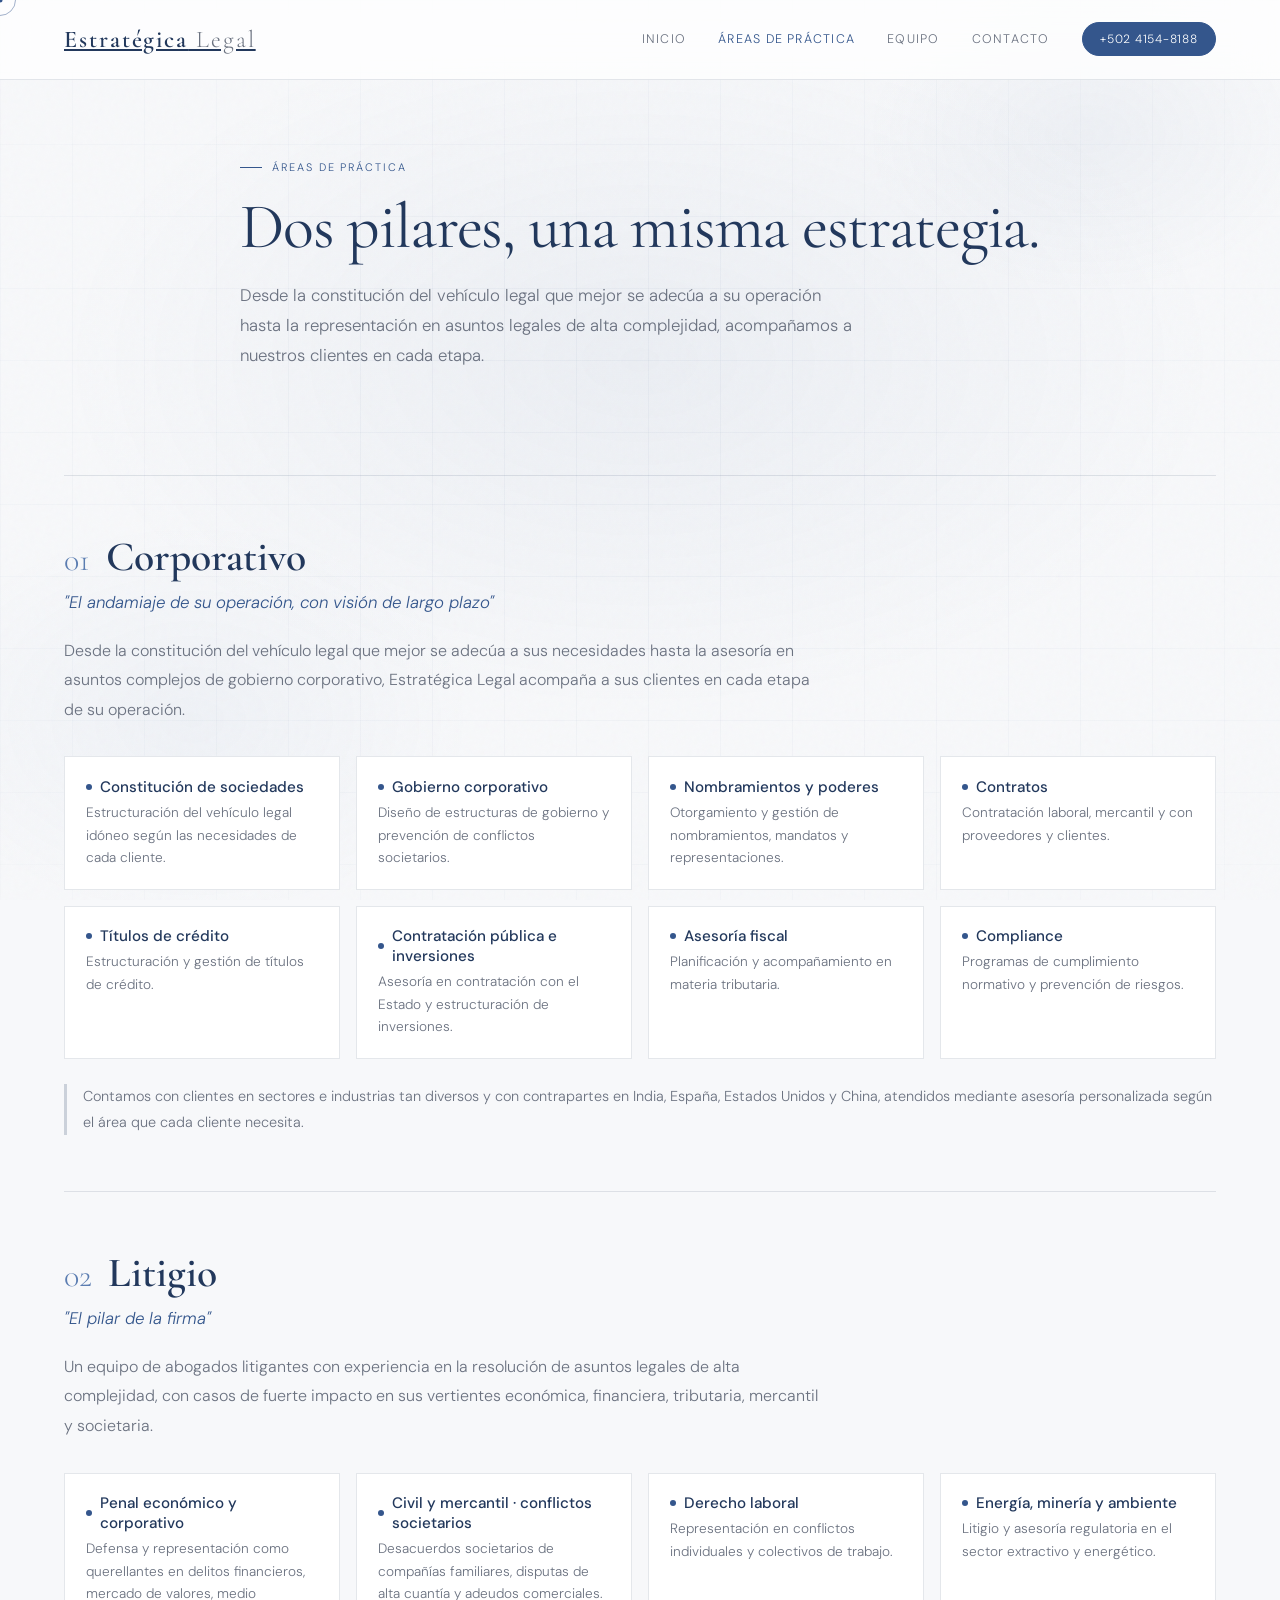
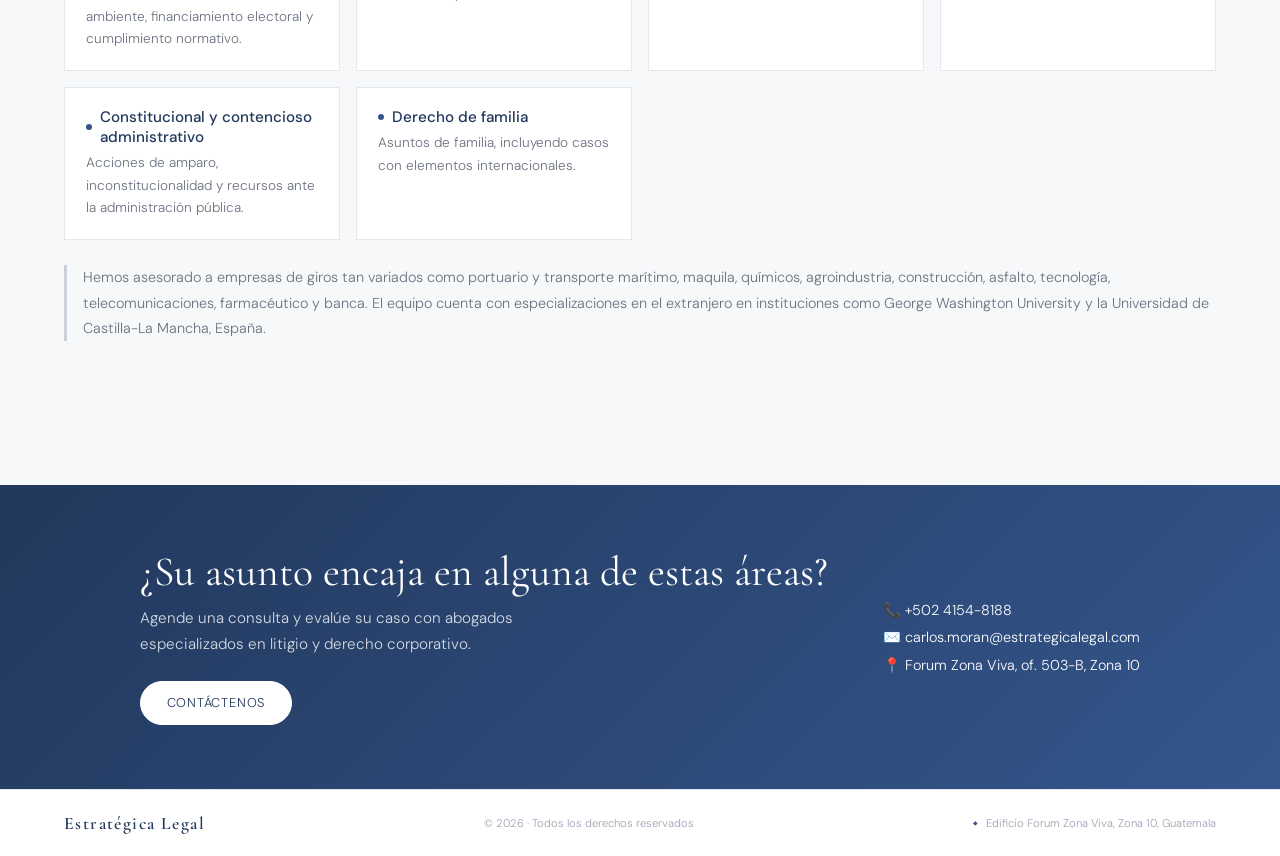
==== areas.html @ 7565cea8 "Fix indexación: usar URLs limpias (sin .html) por Cloudflare Pages Cloudflare Pages redirige /pagina" ====
<!doctype html>
<html lang="es">
  <head>
    <meta charset="UTF-8" />
    <meta name="viewport" content="width=device-width, initial-scale=1.0" />
    <title>Áreas de Práctica — Estratégica Legal | Abogados en Guatemala</title>
    <meta name="description" content="Áreas de práctica de Estratégica Legal: derecho corporativo (constitución de sociedades, gobierno corporativo, compliance) y litigio de alta complejidad (penal económico, civil y mercantil, constitucional, laboral, energía y familia)." />
    <meta name="robots" content="index, follow" />
    <link rel="canonical" href="https://estrategicalegal.com/areas" />
    <meta property="og:title" content="Áreas de Práctica — Estratégica Legal" />
    <meta property="og:description" content="Derecho corporativo y litigio de alta complejidad: penal económico, civil y mercantil, constitucional, laboral, energía y familia." />
    <meta property="og:url" content="https://estrategicalegal.com/areas" />
    <meta property="og:type" content="website" />
    <meta property="og:image" content="https://estrategicalegal.com/img/carlos-moran.png" />
    <meta property="og:image:alt" content="Estratégica Legal — Bufete de abogados en Guatemala" />
    <meta property="og:site_name" content="Estratégica Legal" />
    <meta property="og:locale" content="es_GT" />
    <meta name="twitter:card" content="summary_large_image" />

    <!-- Favicon / tema -->
    <link rel="icon" href="favicon.svg" type="image/svg+xml" />
    <meta name="theme-color" content="#22385c" />

    <link rel="preconnect" href="https://fonts.googleapis.com" />
    <link rel="preconnect" href="https://fonts.gstatic.com" crossorigin />
    <link
      href="https://fonts.googleapis.com/css2?family=Cormorant+Garamond:ital,wght@0,300;0,400;0,600;0,700;1,300;1,400;1,600&family=DM+Sans:opsz,wght@9..40,300;9..40,400;9..40,500&display=swap"
      rel="stylesheet"
    />
    <link rel="stylesheet" href="css/styles.css" />

    <!-- Datos estructurados (SEO local) -->
    <script type="application/ld+json">
      {
        "@context": "https://schema.org",
        "@type": "LegalService",
        "name": "Estratégica Legal",
        "description": "Bufete de abogados en Guatemala con más de 15 años de experiencia en litigio de alta complejidad, derecho corporativo, constitucional y tributario.",
        "url": "https://estrategicalegal.com",
        "logo": "https://estrategicalegal.com/favicon.svg",
        "image": "https://estrategicalegal.com/img/carlos-moran.png",
        "telephone": "+502 4154-8188",
        "email": "carlos.moran@estrategicalegal.com",
        "address": {
          "@type": "PostalAddress",
          "streetAddress": "3ra Ave. 10-80, zona 10, Edificio Forum Zona Viva, oficina 503-B",
          "addressLocality": "Ciudad de Guatemala",
          "addressCountry": "GT"
        },
        "areaServed": [
          { "@type": "Country", "name": "Guatemala" },
          { "@type": "Place", "name": "Centroamérica" }
        ],
        "founder": {
          "@type": "Person",
          "name": "Carlos Morán",
          "jobTitle": "Director · Abogado y Notario"
        },
        "knowsLanguage": ["es"]
      }
    </script>
  </head>
  <body>
    <div id="cur-dot"></div>
    <div id="cur-ring"></div>
    <div class="grid-bg"></div>
    <div class="glow"></div>

    <div class="page">
      <!-- NAV -->
      <nav>
        <a class="logo" href="/">Estratégica<span> Legal</span></a>
        <button class="nav-toggle" aria-label="Abrir menú">
          <span></span><span></span><span></span>
        </button>
        <div class="nav-menu">
          <a href="/">Inicio</a>
          <a href="/areas" class="active">Áreas de práctica</a>
          <a href="/equipo">Equipo</a>
          <a href="/contacto">Contacto</a>
          <a href="/contacto" class="nav-cta">+502 4154-8188</a>
        </div>
      </nav>

      <!-- PAGE HERO -->
      <header class="page-hero">
        <div class="eyebrow">Áreas de práctica</div>
        <h1>Dos pilares, una misma estrategia.</h1>
        <p>
          Desde la constitución del vehículo legal que mejor se adecúa a su
          operación hasta la representación en asuntos legales de alta
          complejidad, acompañamos a nuestros clientes en cada etapa.
        </p>
      </header>

      <section class="section">
        <!-- CORPORATIVO -->
        <div class="area-detail" id="corporativo">
          <div class="area-head">
            <span class="num">01</span>
            <h2>Corporativo</h2>
          </div>
          <div class="motto">"El andamiaje de su operación, con visión de largo plazo"</div>
          <p class="lead">
            Desde la constitución del vehículo legal que mejor se adecúa a sus
            necesidades hasta la asesoría en asuntos complejos de gobierno
            corporativo, Estratégica Legal acompaña a sus clientes en cada etapa
            de su operación.
          </p>
          <div class="svc-grid">
            <div class="svc-card">
              <h3>Constitución de sociedades</h3>
              <p>Estructuración del vehículo legal idóneo según las necesidades de cada cliente.</p>
            </div>
            <div class="svc-card">
              <h3>Gobierno corporativo</h3>
              <p>Diseño de estructuras de gobierno y prevención de conflictos societarios.</p>
            </div>
            <div class="svc-card">
              <h3>Nombramientos y poderes</h3>
              <p>Otorgamiento y gestión de nombramientos, mandatos y representaciones.</p>
            </div>
            <div class="svc-card">
              <h3>Contratos</h3>
              <p>Contratación laboral, mercantil y con proveedores y clientes.</p>
            </div>
            <div class="svc-card">
              <h3>Títulos de crédito</h3>
              <p>Estructuración y gestión de títulos de crédito.</p>
            </div>
            <div class="svc-card">
              <h3>Contratación pública e inversiones</h3>
              <p>Asesoría en contratación con el Estado y estructuración de inversiones.</p>
            </div>
            <div class="svc-card">
              <h3>Asesoría fiscal</h3>
              <p>Planificación y acompañamiento en materia tributaria.</p>
            </div>
            <div class="svc-card">
              <h3>Compliance</h3>
              <p>Programas de cumplimiento normativo y prevención de riesgos.</p>
            </div>
          </div>
          <p class="area-note">
            Contamos con clientes en sectores e industrias tan diversos y con
            contrapartes en India, España, Estados Unidos y China, atendidos
            mediante asesoría personalizada según el área que cada cliente
            necesita.
          </p>
        </div>

        <!-- LITIGIO -->
        <div class="area-detail" id="litigio">
          <div class="area-head">
            <span class="num">02</span>
            <h2>Litigio</h2>
          </div>
          <div class="motto">"El pilar de la firma"</div>
          <p class="lead">
            Un equipo de abogados litigantes con experiencia en la resolución de
            asuntos legales de alta complejidad, con casos de fuerte impacto en
            sus vertientes económica, financiera, tributaria, mercantil y
            societaria.
          </p>
          <div class="svc-grid">
            <div class="svc-card">
              <h3>Penal económico y corporativo</h3>
              <p>Defensa y representación como querellantes en delitos financieros, mercado de valores, medio ambiente, financiamiento electoral y cumplimiento normativo.</p>
            </div>
            <div class="svc-card">
              <h3>Civil y mercantil · conflictos societarios</h3>
              <p>Desacuerdos societarios de compañías familiares, disputas de alta cuantía y adeudos comerciales.</p>
            </div>
            <div class="svc-card">
              <h3>Derecho laboral</h3>
              <p>Representación en conflictos individuales y colectivos de trabajo.</p>
            </div>
            <div class="svc-card">
              <h3>Energía, minería y ambiente</h3>
              <p>Litigio y asesoría regulatoria en el sector extractivo y energético.</p>
            </div>
            <div class="svc-card">
              <h3>Constitucional y contencioso administrativo</h3>
              <p>Acciones de amparo, inconstitucionalidad y recursos ante la administración pública.</p>
            </div>
            <div class="svc-card">
              <h3>Derecho de familia</h3>
              <p>Asuntos de familia, incluyendo casos con elementos internacionales.</p>
            </div>
          </div>
          <p class="area-note">
            Hemos asesorado a empresas de giros tan variados como portuario y
            transporte marítimo, maquila, químicos, agroindustria, construcción,
            asfalto, tecnología, telecomunicaciones, farmacéutico y banca. El
            equipo cuenta con especializaciones en el extranjero en instituciones
            como George Washington University y la Universidad de Castilla-La
            Mancha, España.
          </p>
        </div>
      </section>

      <!-- CTA -->
      <section class="cta">
        <div class="cta-inner">
          <div>
            <h2>¿Su asunto encaja en alguna de estas áreas?</h2>
            <p>
              Agende una consulta y evalúe su caso con abogados especializados en
              litigio y derecho corporativo.
            </p>
            <a class="btn btn-primary" href="/contacto" style="margin-top: 1.4rem;">Contáctenos</a>
          </div>
          <div class="cta-contact">
            <a href="tel:+50241548188">📞 +502 4154-8188</a>
            <a href="mailto:carlos.moran@estrategicalegal.com">✉️ carlos.moran@estrategicalegal.com</a>
            <a href="/contacto">📍 Forum Zona Viva, of. 503-B, Zona 10</a>
          </div>
        </div>
      </section>

      <!-- FOOTER -->
      <footer>
        <div class="footer-logo">Estratégica Legal</div>
        <div class="footer-meta">© 2026 · Todos los derechos reservados</div>
        <div class="footer-loc">Edificio Forum Zona Viva, Zona 10, Guatemala</div>
      </footer>
    </div>

    <script src="js/main.js"></script>
  </body>
</html>
---- css/styles.css ----
:root {
  /* ─── Paleta Estratégica Legal (azul / gris — firma) ─── */
  --paper: #ffffff;
  --paper2: #f7f8fa;
  --paper3: #eef1f5;
  --blue: #34568c;
  --blue2: #5b7db1;
  --blue-deep: #22385c;
  --blue-ink: #1b2c47;
  --ink: #1e2a3a;
  --gray: #6b7280;
  --gray2: #9aa3b2;
  --border: rgba(34, 56, 92, 0.12);
  --border-strong: rgba(34, 56, 92, 0.2);
  --card: #ffffff;
}
*,
*::before,
*::after {
  box-sizing: border-box;
  margin: 0;
  padding: 0;
}
html {
  scroll-behavior: smooth;
}
body {
  background: var(--paper2);
  color: var(--ink);
  font-family: "DM Sans", sans-serif;
  font-weight: 300;
  overflow-x: hidden;
  min-height: 100vh;
  cursor: none;
}

/* ─── CURSOR ─── */
#cur-dot {
  position: fixed;
  width: 5px;
  height: 5px;
  background: var(--blue);
  border-radius: 50%;
  pointer-events: none;
  z-index: 9999;
  transform: translate(-50%, -50%);
  transition: transform 0.1s;
}
#cur-ring {
  position: fixed;
  width: 32px;
  height: 32px;
  border: 1px solid rgba(52, 86, 140, 0.45);
  border-radius: 50%;
  pointer-events: none;
  z-index: 9998;
  transform: translate(-50%, -50%);
  transition:
    width 0.2s,
    height 0.2s,
    border-color 0.2s;
}

/* ─── GRAIN ─── */
body::after {
  content: "";
  position: fixed;
  inset: 0;
  z-index: 0;
  pointer-events: none;
  background-image: url("data:image/svg+xml,%3Csvg viewBox='0 0 200 200' xmlns='http://www.w3.org/2000/svg'%3E%3Cfilter id='n'%3E%3CfeTurbulence type='fractalNoise' baseFrequency='.85' numOctaves='4' stitchTiles='stitch'/%3E%3C/filter%3E%3Crect width='100%25' height='100%25' filter='url(%23n)'/%3E%3C/svg%3E");
  opacity: 0.025;
}

/* ─── GRID BG ─── */
.grid-bg {
  position: fixed;
  inset: 0;
  z-index: 0;
  pointer-events: none;
  background-image:
    linear-gradient(rgba(52, 86, 140, 0.04) 1px, transparent 1px),
    linear-gradient(90deg, rgba(52, 86, 140, 0.04) 1px, transparent 1px);
  background-size: 72px 72px;
  mask-image: radial-gradient(
    ellipse 100% 100% at 50% 50%,
    black 20%,
    transparent 100%
  );
}

/* ─── GLOW ─── */
.glow {
  position: fixed;
  inset: 0;
  z-index: 0;
  pointer-events: none;
  background:
    radial-gradient(
      ellipse 70% 60% at 50% 40%,
      rgba(52, 86, 140, 0.06) 0%,
      transparent 65%
    ),
    radial-gradient(
      ellipse 40% 40% at 15% 80%,
      rgba(91, 125, 177, 0.05) 0%,
      transparent 55%
    ),
    radial-gradient(
      ellipse 35% 35% at 85% 15%,
      rgba(52, 86, 140, 0.05) 0%,
      transparent 50%
    );
}

/* ─── WRAPPER ─── */
.page {
  position: relative;
  z-index: 1;
  min-height: 100vh;
  display: flex;
  flex-direction: column;
}

/* ─── NAV ─── */
nav {
  display: flex;
  align-items: center;
  justify-content: space-between;
  padding: 1.4rem 5%;
  border-bottom: 1px solid var(--border);
  background: rgba(255, 255, 255, 0.75);
  backdrop-filter: blur(20px);
}
.logo {
  font-family: "Cormorant Garamond", serif;
  font-weight: 600;
  font-size: 1.5rem;
  letter-spacing: 0.08em;
  color: var(--blue-deep);
}
.logo span {
  font-weight: 300;
  color: var(--gray);
}
.nav-badge {
  display: inline-flex;
  align-items: center;
  gap: 0.5rem;
  background: rgba(52, 86, 140, 0.08);
  border: 1px solid rgba(52, 86, 140, 0.25);
  border-radius: 100px;
  padding: 0.28rem 0.85rem;
  font-size: 0.68rem;
  letter-spacing: 0.14em;
  text-transform: uppercase;
  color: var(--blue);
}
.nav-badge::before {
  content: "";
  width: 5px;
  height: 5px;
  border-radius: 50%;
  background: var(--blue);
  animation: pulse 2s infinite;
}
@keyframes pulse {
  0%,
  100% {
    opacity: 1;
    transform: scale(1);
  }
  50% {
    opacity: 0.4;
    transform: scale(1.6);
  }
}
.nav-right {
  font-size: 0.72rem;
  letter-spacing: 0.1em;
  text-transform: uppercase;
  color: var(--gray);
}

/* ─── HERO ─── */
.hero {
  flex: 1;
  display: grid;
  grid-template-columns: 1fr 420px;
  gap: 4rem;
  align-items: center;
  padding: 5rem 5% 4rem;
  max-width: 1300px;
  width: 100%;
  margin: 0 auto;
}

.coming-soon-tag {
  display: inline-flex;
  align-items: center;
  gap: 0.6rem;
  background: rgba(52, 86, 140, 0.07);
  border: 1px solid rgba(52, 86, 140, 0.22);
  border-radius: 100px;
  padding: 0.3rem 0.9rem;
  font-size: 0.7rem;
  letter-spacing: 0.16em;
  text-transform: uppercase;
  color: var(--blue);
  margin-bottom: 2rem;
  animation: fadeUp 0.7s ease both;
}
.coming-soon-tag::before {
  content: "✦";
  font-size: 0.6rem;
}

h1 {
  font-family: "Cormorant Garamond", serif;
  font-weight: 400;
  font-size: clamp(3rem, 6.5vw, 5.8rem);
  line-height: 1;
  letter-spacing: -0.02em;
  margin-bottom: 1.6rem;
  color: var(--blue-deep);
  animation: fadeUp 0.7s 0.08s ease both;
}
h1 .line2 {
  display: block;
  font-style: italic;
  color: var(--blue);
  font-weight: 400;
}
h1 .line3 {
  display: block;
  color: var(--gray);
  font-size: 0.55em;
  font-style: normal;
  letter-spacing: 0.02em;
  margin-top: 0.3em;
}

.hero-desc {
  font-size: 1rem;
  line-height: 1.8;
  color: var(--gray);
  max-width: 520px;
  margin-bottom: 2.4rem;
  animation: fadeUp 0.7s 0.16s ease both;
}

/* Divider row */
.divider-row {
  display: flex;
  align-items: center;
  gap: 1.5rem;
  margin: 2.4rem 0;
  animation: fadeUp 0.7s 0.32s ease both;
}
.divider-line {
  flex: 1;
  height: 1px;
  background: linear-gradient(90deg, var(--border-strong), transparent);
}
.divider-text {
  font-size: 0.68rem;
  letter-spacing: 0.18em;
  text-transform: uppercase;
  color: var(--gray2);
  white-space: nowrap;
}

/* Services preview */
.services-preview {
  display: flex;
  flex-wrap: wrap;
  gap: 0.5rem;
  animation: fadeUp 0.7s 0.4s ease both;
}
.svc-pill {
  background: rgba(52, 86, 140, 0.05);
  border: 1px solid rgba(52, 86, 140, 0.18);
  color: var(--blue-deep);
  font-size: 0.68rem;
  letter-spacing: 0.08em;
  padding: 0.3rem 0.8rem;
  transition:
    color 0.2s,
    border-color 0.2s,
    background 0.2s;
}
.svc-pill:hover {
  color: var(--blue);
  border-color: rgba(52, 86, 140, 0.5);
  background: rgba(52, 86, 140, 0.09);
}

/* ─── RIGHT CARD ─── */
.hero-card {
  background: var(--card);
  border: 1px solid var(--border);
  padding: 2.2rem;
  box-shadow: 0 24px 60px -30px rgba(34, 56, 92, 0.35);
  animation: fadeUp 0.7s 0.36s ease both;
  position: relative;
  overflow: hidden;
}
.hero-card::before {
  content: "";
  position: absolute;
  top: 0;
  left: 0;
  right: 0;
  height: 2px;
  background: linear-gradient(
    90deg,
    transparent,
    var(--blue),
    var(--blue2),
    transparent
  );
}
.card-tag {
  font-size: 0.68rem;
  letter-spacing: 0.16em;
  text-transform: uppercase;
  color: var(--blue);
  margin-bottom: 1.4rem;
  display: flex;
  align-items: center;
  gap: 0.6rem;
}
.card-tag::before {
  content: "";
  display: block;
  width: 20px;
  height: 1px;
  background: var(--blue);
}

/* Profile block */
.profile-block {
  display: flex;
  align-items: center;
  gap: 1rem;
  padding-bottom: 1.4rem;
  border-bottom: 1px solid var(--border);
  margin-bottom: 1.4rem;
}
.profile-avatar {
  width: 64px;
  height: 64px;
  border-radius: 50%;
  flex-shrink: 0;
  border: 2px solid rgba(52, 86, 140, 0.35);
  overflow: hidden;
}
.profile-avatar img {
  width: 100%;
  height: 100%;
  object-fit: cover;
  object-position: center top;
}
.profile-info h3 {
  font-family: "Cormorant Garamond", serif;
  font-size: 1.1rem;
  font-weight: 600;
  color: var(--blue-deep);
  margin-bottom: 0.2rem;
}
.profile-info p {
  font-size: 0.72rem;
  color: var(--gray);
  line-height: 1.5;
}
.profile-info em {
  color: var(--blue);
  font-style: normal;
}

/* Stats mini */
.mini-stats {
  display: grid;
  grid-template-columns: 1fr 1fr;
  gap: 0.7rem;
  margin-bottom: 1.4rem;
}
.mini-stat {
  background: var(--paper2);
  border: 1px solid var(--border);
  padding: 0.9rem 1rem;
}
.mini-stat .num {
  font-family: "Cormorant Garamond", serif;
  font-size: 1.9rem;
  font-weight: 600;
  color: var(--blue);
  line-height: 1;
}
.mini-stat .lbl {
  font-size: 0.65rem;
  color: var(--gray2);
  margin-top: 0.2rem;
  letter-spacing: 0.05em;
}

/* Credential list */
.cred-list {
  display: flex;
  flex-direction: column;
  gap: 0.6rem;
  margin-bottom: 1.4rem;
}
.cred-item {
  display: flex;
  align-items: flex-start;
  gap: 0.7rem;
  background: var(--paper2);
  border: 1px solid var(--border);
  padding: 0.7rem 0.9rem;
}
.cred-dot {
  width: 4px;
  height: 4px;
  border-radius: 50%;
  background: var(--blue);
  margin-top: 0.45rem;
  flex-shrink: 0;
}
.cred-text {
  font-size: 0.75rem;
  color: var(--gray);
  line-height: 1.5;
}
.cred-text strong {
  color: var(--ink);
  display: block;
  font-weight: 500;
  font-size: 0.8rem;
}

/* Social row */
.social-row {
  display: flex;
  align-items: center;
  justify-content: space-between;
}
.social-label {
  font-size: 0.65rem;
  letter-spacing: 0.1em;
  text-transform: uppercase;
  color: var(--gray2);
}
.social-link {
  font-size: 0.72rem;
  color: var(--blue);
  text-decoration: none;
  display: flex;
  align-items: center;
  gap: 0.4rem;
  transition: color 0.2s;
}
.social-link:hover {
  color: var(--blue2);
}
.social-link::after {
  content: "↗";
  font-size: 0.8rem;
}

/* ─── STATS BAR ─── */
.stats-bar {
  border-top: 1px solid var(--border);
  display: grid;
  grid-template-columns: repeat(4, 1fr);
  background: var(--paper);
  position: relative;
  z-index: 1;
}
.stat-item {
  padding: 1.8rem 2rem;
  border-right: 1px solid var(--border);
  transition: background 0.3s;
}
.stat-item:last-child {
  border-right: none;
}
.stat-item:hover {
  background: rgba(52, 86, 140, 0.04);
}
.stat-num {
  font-family: "Cormorant Garamond", serif;
  font-size: 2rem;
  font-weight: 600;
  color: var(--blue);
  line-height: 1;
  margin-bottom: 0.3rem;
}
.stat-label {
  font-size: 0.68rem;
  color: var(--gray2);
  letter-spacing: 0.08em;
  text-transform: uppercase;
}

/* ─── FOOTER ─── */
footer {
  position: relative;
  z-index: 1;
  border-top: 1px solid var(--border);
  padding: 1.4rem 5%;
  display: flex;
  align-items: center;
  justify-content: space-between;
  background: var(--paper);
}
.footer-logo {
  font-family: "Cormorant Garamond", serif;
  font-weight: 600;
  font-size: 1.1rem;
  letter-spacing: 0.08em;
  color: var(--blue-deep);
}
.footer-meta {
  font-size: 0.7rem;
  color: var(--gray2);
}
.footer-loc {
  font-size: 0.7rem;
  color: var(--gray2);
  display: flex;
  align-items: center;
  gap: 0.5rem;
}
.footer-loc::before {
  content: "◆";
  font-size: 0.4rem;
  color: var(--blue);
}

/* ─── QUOTE STRIP ─── */
.quote-strip {
  position: relative;
  z-index: 1;
  border-top: 1px solid var(--border);
  border-bottom: 1px solid var(--border);
  padding: 2.2rem 5%;
  background: var(--paper);
  display: flex;
  align-items: center;
  justify-content: center;
  gap: 1.5rem;
  overflow: hidden;
}
.quote-strip blockquote {
  font-family: "Cormorant Garamond", serif;
  font-style: italic;
  font-size: clamp(1rem, 2vw, 1.25rem);
  font-weight: 400;
  color: var(--blue-deep);
  text-align: center;
  max-width: 700px;
  line-height: 1.6;
}
.quote-strip cite {
  display: block;
  font-size: 0.68rem;
  letter-spacing: 0.16em;
  text-transform: uppercase;
  color: var(--blue);
  margin-top: 0.6rem;
  font-style: normal;
}
.qmark {
  font-family: "Cormorant Garamond", serif;
  font-size: 5rem;
  color: rgba(52, 86, 140, 0.15);
  line-height: 1;
  flex-shrink: 0;
}

/* ─── NAV MENU (multipágina) ─── */
.nav-menu {
  display: flex;
  align-items: center;
  gap: 2rem;
}
.nav-menu a {
  font-size: 0.78rem;
  letter-spacing: 0.1em;
  text-transform: uppercase;
  color: var(--gray);
  text-decoration: none;
  transition: color 0.2s;
}
.nav-menu a:hover,
.nav-menu a.active {
  color: var(--blue);
}
.nav-menu a.nav-cta {
  display: inline-flex;
  align-items: center;
  gap: 0.5rem;
  font-size: 0.75rem;
  letter-spacing: 0.06em;
  color: #fff;
  background: var(--blue);
  border: 1px solid var(--blue);
  border-radius: 100px;
  padding: 0.5rem 1.1rem;
  text-decoration: none;
  transition:
    background 0.2s,
    transform 0.2s;
}
.nav-menu a.nav-cta:hover {
  color: #fff;
  background: var(--blue-deep);
  transform: translateY(-1px);
}
.nav-toggle {
  display: none;
}

/* ─── BUTTONS ─── */
.hero-actions {
  display: flex;
  flex-wrap: wrap;
  gap: 0.8rem;
  margin-top: 2.4rem;
  animation: fadeUp 0.7s 0.24s ease both;
}
.btn {
  display: inline-flex;
  align-items: center;
  gap: 0.5rem;
  font-size: 0.8rem;
  letter-spacing: 0.06em;
  text-transform: uppercase;
  text-decoration: none;
  padding: 0.8rem 1.6rem;
  border-radius: 100px;
  transition:
    background 0.2s,
    color 0.2s,
    transform 0.2s,
    border-color 0.2s;
}
.btn-primary {
  background: var(--blue);
  color: #fff;
  border: 1px solid var(--blue);
}
.btn-primary:hover {
  background: var(--blue-deep);
  border-color: var(--blue-deep);
  transform: translateY(-2px);
}
.btn-ghost {
  background: transparent;
  color: var(--blue-deep);
  border: 1px solid var(--border-strong);
}
.btn-ghost:hover {
  border-color: var(--blue);
  color: var(--blue);
  transform: translateY(-2px);
}

/* ─── GENERIC SECTION ─── */
.section {
  position: relative;
  z-index: 1;
  max-width: 1300px;
  width: 100%;
  margin: 0 auto;
  padding: 5.5rem 5%;
}
.section.alt {
  max-width: none;
  background: var(--paper);
  border-top: 1px solid var(--border);
  border-bottom: 1px solid var(--border);
}
.section.alt .section-inner {
  max-width: 1300px;
  margin: 0 auto;
}
.section-head {
  max-width: 640px;
  margin-bottom: 3rem;
}
.section-head.center {
  margin-left: auto;
  margin-right: auto;
  text-align: center;
}
.eyebrow {
  display: inline-flex;
  align-items: center;
  gap: 0.6rem;
  font-size: 0.68rem;
  letter-spacing: 0.18em;
  text-transform: uppercase;
  color: var(--blue);
  margin-bottom: 1rem;
}
.eyebrow::before {
  content: "";
  width: 22px;
  height: 1px;
  background: var(--blue);
}
.section-head.center .eyebrow {
  justify-content: center;
}
.section-title {
  font-family: "Cormorant Garamond", serif;
  font-weight: 400;
  font-size: clamp(2rem, 4vw, 3rem);
  line-height: 1.1;
  letter-spacing: -0.01em;
  color: var(--blue-deep);
  margin-bottom: 1rem;
}
.section-sub {
  font-size: 1rem;
  line-height: 1.8;
  color: var(--gray);
}

/* ─── INTRO ─── */
.intro-grid {
  display: grid;
  grid-template-columns: 1.1fr 0.9fr;
  gap: 3.5rem;
  align-items: center;
}
.intro-lead {
  font-family: "Cormorant Garamond", serif;
  font-size: clamp(1.4rem, 2.6vw, 2rem);
  font-weight: 300;
  line-height: 1.4;
  color: var(--blue-deep);
}
.intro-lead em {
  font-style: italic;
  color: var(--blue);
}
.intro-body p {
  font-size: 0.98rem;
  line-height: 1.85;
  color: var(--gray);
  margin-bottom: 1.1rem;
}
.sector-tags {
  display: flex;
  flex-wrap: wrap;
  gap: 0.5rem;
  margin-top: 1.6rem;
}
.sector-tag {
  font-size: 0.7rem;
  letter-spacing: 0.06em;
  color: var(--blue-deep);
  background: var(--paper2);
  border: 1px solid var(--border);
  padding: 0.35rem 0.85rem;
  border-radius: 100px;
}

/* ─── AREAS PREVIEW ─── */
.areas-grid {
  display: grid;
  grid-template-columns: 1fr 1fr;
  gap: 1.5rem;
}
.area-card {
  position: relative;
  background: var(--card);
  border: 1px solid var(--border);
  padding: 2.4rem;
  overflow: hidden;
  transition:
    transform 0.25s,
    box-shadow 0.25s,
    border-color 0.25s;
}
.area-card::before {
  content: "";
  position: absolute;
  top: 0;
  left: 0;
  bottom: 0;
  width: 3px;
  background: linear-gradient(180deg, var(--blue), var(--blue2));
}
.area-card:hover {
  transform: translateY(-4px);
  box-shadow: 0 24px 50px -28px rgba(34, 56, 92, 0.4);
  border-color: var(--border-strong);
}
.area-num {
  font-family: "Cormorant Garamond", serif;
  font-size: 1rem;
  color: var(--blue2);
  letter-spacing: 0.1em;
  margin-bottom: 0.8rem;
}
.area-card h3 {
  font-family: "Cormorant Garamond", serif;
  font-weight: 600;
  font-size: 1.7rem;
  color: var(--blue-deep);
  margin-bottom: 0.4rem;
}
.area-card .area-motto {
  font-style: italic;
  font-size: 0.9rem;
  color: var(--blue);
  margin-bottom: 1.2rem;
}
.area-card ul {
  list-style: none;
  margin-bottom: 1.6rem;
}
.area-card li {
  position: relative;
  padding-left: 1.1rem;
  font-size: 0.85rem;
  line-height: 1.7;
  color: var(--gray);
}
.area-card li::before {
  content: "";
  position: absolute;
  left: 0;
  top: 0.6rem;
  width: 5px;
  height: 5px;
  border-radius: 50%;
  background: var(--blue);
}
.area-link {
  font-size: 0.75rem;
  letter-spacing: 0.08em;
  text-transform: uppercase;
  color: var(--blue);
  text-decoration: none;
  display: inline-flex;
  align-items: center;
  gap: 0.4rem;
  transition: gap 0.2s;
}
.area-link::after {
  content: "→";
}
.area-link:hover {
  gap: 0.8rem;
}

/* ─── TEAM PREVIEW ─── */
.team-grid {
  display: grid;
  grid-template-columns: repeat(4, 1fr);
  gap: 1.3rem;
}
.team-card {
  background: var(--card);
  border: 1px solid var(--border);
  padding: 1.8rem 1.5rem;
  text-align: center;
  transition:
    transform 0.25s,
    box-shadow 0.25s,
    border-color 0.25s;
}
.team-card:hover {
  transform: translateY(-4px);
  box-shadow: 0 24px 50px -30px rgba(34, 56, 92, 0.4);
  border-color: var(--border-strong);
}
.avatar-mono {
  width: 84px;
  height: 84px;
  border-radius: 50%;
  margin: 0 auto 1.2rem;
  display: flex;
  align-items: center;
  justify-content: center;
  font-family: "Cormorant Garamond", serif;
  font-size: 1.9rem;
  font-weight: 600;
  color: #fff;
  background: linear-gradient(145deg, var(--blue), var(--blue-deep));
  border: 3px solid var(--paper);
  box-shadow: 0 8px 22px -10px rgba(34, 56, 92, 0.6);
  overflow: hidden;
}
.avatar-mono img {
  width: 100%;
  height: 100%;
  object-fit: cover;
  object-position: center top;
}
.team-card h3 {
  font-family: "Cormorant Garamond", serif;
  font-weight: 600;
  font-size: 1.15rem;
  color: var(--blue-deep);
  margin-bottom: 0.3rem;
  line-height: 1.2;
}
.team-card .role {
  font-size: 0.72rem;
  letter-spacing: 0.06em;
  text-transform: uppercase;
  color: var(--blue);
  margin-bottom: 0.8rem;
}
.team-card .focus {
  font-size: 0.82rem;
  line-height: 1.6;
  color: var(--gray);
}

/* ─── PAGE HERO (páginas interiores) ─── */
.page-hero {
  position: relative;
  z-index: 1;
  max-width: 1300px;
  margin: 0 auto;
  padding: 4.5rem 5% 1rem;
}
.page-hero .eyebrow {
  margin-bottom: 1.2rem;
}
.page-hero h1 {
  font-family: "Cormorant Garamond", serif;
  font-weight: 400;
  font-size: clamp(2.4rem, 5vw, 4rem);
  line-height: 1.05;
  color: var(--blue-deep);
  margin-bottom: 1.2rem;
}
.page-hero p {
  font-size: 1.05rem;
  line-height: 1.8;
  color: var(--gray);
  max-width: 620px;
}

/* ─── LAWYER PROFILES (equipo.html) ─── */
.lawyer {
  display: grid;
  grid-template-columns: 280px 1fr;
  gap: 3rem;
  padding: 3.2rem 0;
  border-top: 1px solid var(--border);
}
.lawyer:last-child {
  border-bottom: 1px solid var(--border);
}
.lawyer-aside {
  position: sticky;
  top: 2rem;
  align-self: start;
}
.avatar-xl {
  width: 150px;
  height: 150px;
  border-radius: 50%;
  display: flex;
  align-items: center;
  justify-content: center;
  font-family: "Cormorant Garamond", serif;
  font-size: 3.2rem;
  font-weight: 600;
  color: #fff;
  background: linear-gradient(145deg, var(--blue), var(--blue-deep));
  box-shadow: 0 16px 36px -16px rgba(34, 56, 92, 0.6);
  overflow: hidden;
  margin-bottom: 1.4rem;
}
.avatar-xl img {
  width: 100%;
  height: 100%;
  object-fit: cover;
  object-position: center top;
}
.lawyer-aside h2 {
  font-family: "Cormorant Garamond", serif;
  font-weight: 600;
  font-size: 1.7rem;
  color: var(--blue-deep);
  line-height: 1.1;
  margin-bottom: 0.4rem;
}
.lawyer-aside .role {
  font-size: 0.75rem;
  letter-spacing: 0.08em;
  text-transform: uppercase;
  color: var(--blue);
  margin-bottom: 1.2rem;
}
.lawyer-quickfacts {
  display: flex;
  flex-wrap: wrap;
  gap: 0.4rem;
}
.lawyer-quickfacts span {
  font-size: 0.68rem;
  letter-spacing: 0.04em;
  color: var(--blue-deep);
  background: var(--paper2);
  border: 1px solid var(--border);
  padding: 0.3rem 0.7rem;
  border-radius: 100px;
}
.lawyer-body .intro {
  font-size: 1rem;
  line-height: 1.85;
  color: var(--ink);
  margin-bottom: 1.8rem;
}
.lawyer-body h3 {
  font-size: 0.95rem;
  font-weight: 500;
  color: var(--blue-deep);
  margin-bottom: 0.4rem;
  padding-left: 0.9rem;
  border-left: 3px solid var(--blue);
}
.lawyer-body .block {
  margin-bottom: 1.4rem;
}
.lawyer-body .block p {
  font-size: 0.92rem;
  line-height: 1.8;
  color: var(--gray);
}
.formacion {
  margin-top: 2rem;
  background: var(--paper2);
  border: 1px solid var(--border);
  padding: 1.5rem 1.8rem;
}
.formacion h4 {
  font-size: 0.72rem;
  letter-spacing: 0.14em;
  text-transform: uppercase;
  color: var(--blue);
  margin-bottom: 0.9rem;
}
.formacion ul {
  list-style: none;
}
.formacion li {
  position: relative;
  padding-left: 1.2rem;
  font-size: 0.88rem;
  line-height: 1.6;
  color: var(--gray);
  margin-bottom: 0.5rem;
}
.formacion li:last-child {
  margin-bottom: 0;
}
.formacion li::before {
  content: "";
  position: absolute;
  left: 0;
  top: 0.55rem;
  width: 5px;
  height: 5px;
  border-radius: 50%;
  background: var(--blue2);
}

/* ─── AREA DETAIL (areas.html) ─── */
.area-detail {
  padding: 3.5rem 0;
  border-top: 1px solid var(--border);
  scroll-margin-top: 90px;
}
.area-detail .area-head {
  display: flex;
  align-items: baseline;
  gap: 1rem;
  margin-bottom: 0.6rem;
}
.area-detail .area-head .num {
  font-family: "Cormorant Garamond", serif;
  font-size: 2rem;
  color: var(--blue2);
}
.area-detail h2 {
  font-family: "Cormorant Garamond", serif;
  font-weight: 600;
  font-size: clamp(1.8rem, 3.5vw, 2.6rem);
  color: var(--blue-deep);
}
.area-detail .motto {
  font-style: italic;
  font-size: 1.05rem;
  color: var(--blue);
  margin-bottom: 1.4rem;
}
.area-detail .lead {
  font-size: 1rem;
  line-height: 1.85;
  color: var(--gray);
  max-width: 760px;
  margin-bottom: 2rem;
}
.svc-grid {
  display: grid;
  grid-template-columns: repeat(auto-fill, minmax(240px, 1fr));
  gap: 1rem;
}
.svc-card {
  background: var(--card);
  border: 1px solid var(--border);
  padding: 1.2rem 1.3rem;
  transition:
    border-color 0.2s,
    transform 0.2s;
}
.svc-card:hover {
  border-color: var(--border-strong);
  transform: translateY(-3px);
}
.svc-card h3 {
  font-size: 0.95rem;
  font-weight: 500;
  color: var(--blue-deep);
  margin-bottom: 0.35rem;
  display: flex;
  align-items: center;
  gap: 0.5rem;
}
.svc-card h3::before {
  content: "";
  width: 6px;
  height: 6px;
  border-radius: 50%;
  background: var(--blue);
  flex-shrink: 0;
}
.svc-card p {
  font-size: 0.85rem;
  line-height: 1.65;
  color: var(--gray);
}
.area-note {
  margin-top: 1.6rem;
  font-size: 0.9rem;
  line-height: 1.75;
  color: var(--gray);
  border-left: 3px solid var(--border-strong);
  padding-left: 1rem;
}

/* ─── CONTACT (contacto.html) ─── */
.contact-grid {
  display: grid;
  grid-template-columns: 1fr 1.2fr;
  gap: 3rem;
  align-items: start;
}
.contact-info {
  display: flex;
  flex-direction: column;
  gap: 1.3rem;
}
.contact-item {
  display: flex;
  gap: 1rem;
  align-items: flex-start;
}
.contact-icon {
  width: 42px;
  height: 42px;
  border-radius: 50%;
  flex-shrink: 0;
  display: flex;
  align-items: center;
  justify-content: center;
  font-size: 1.1rem;
  color: #fff;
  background: linear-gradient(145deg, var(--blue), var(--blue-deep));
}
.contact-item .label {
  font-size: 0.68rem;
  letter-spacing: 0.12em;
  text-transform: uppercase;
  color: var(--blue);
  margin-bottom: 0.25rem;
}
.contact-item .value {
  font-size: 0.98rem;
  line-height: 1.55;
  color: var(--ink);
}
.contact-item .value a {
  color: var(--ink);
  text-decoration: none;
  transition: color 0.2s;
}
.contact-item .value a:hover {
  color: var(--blue);
}
.map-wrap {
  border: 1px solid var(--border);
  overflow: hidden;
  box-shadow: 0 24px 60px -34px rgba(34, 56, 92, 0.4);
}
.map-wrap iframe {
  display: block;
  width: 100%;
  height: 420px;
  border: 0;
  filter: grayscale(0.2);
}

/* ─── CTA BAND ─── */
.cta {
  position: relative;
  z-index: 1;
  background: linear-gradient(135deg, var(--blue-deep), var(--blue));
  color: #fff;
  padding: 4rem 5%;
  overflow: hidden;
}
.cta-inner {
  max-width: 1000px;
  margin: 0 auto;
  display: flex;
  align-items: center;
  justify-content: space-between;
  gap: 2rem;
  flex-wrap: wrap;
}
.cta h2 {
  font-family: "Cormorant Garamond", serif;
  font-weight: 400;
  font-size: clamp(1.8rem, 3.5vw, 2.6rem);
  line-height: 1.15;
  margin-bottom: 0.6rem;
}
.cta p {
  font-size: 0.95rem;
  color: rgba(255, 255, 255, 0.8);
  line-height: 1.7;
  max-width: 460px;
}
.cta .btn-primary {
  background: #fff;
  color: var(--blue-deep);
  border-color: #fff;
}
.cta .btn-primary:hover {
  background: var(--paper3);
  border-color: var(--paper3);
  color: var(--blue-deep);
}
.cta-contact {
  display: flex;
  flex-direction: column;
  gap: 0.6rem;
  font-size: 0.9rem;
}
.cta-contact a {
  color: #fff;
  text-decoration: none;
  display: flex;
  align-items: center;
  gap: 0.6rem;
  transition: opacity 0.2s;
}
.cta-contact a:hover {
  opacity: 0.75;
}

/* ─── ANIMATIONS ─── */
@keyframes fadeUp {
  from {
    opacity: 0;
    transform: translateY(20px);
  }
  to {
    opacity: 1;
    transform: none;
  }
}

/* ─── RESPONSIVE ─── */
@media (max-width: 960px) {
  .hero {
    grid-template-columns: 1fr;
    gap: 3rem;
    padding: 3.5rem 5% 3rem;
  }
  .hero-card {
    max-width: 480px;
  }
  .stats-bar {
    grid-template-columns: repeat(2, 1fr);
  }
  .stat-item:nth-child(2) {
    border-right: none;
  }
  .stat-item:nth-child(3) {
    border-top: 1px solid var(--border);
  }
  nav .nav-right {
    display: none;
  }
}
@media (max-width: 560px) {
  .hero {
    padding: 2.5rem 5% 2rem;
  }
  .stats-bar {
    grid-template-columns: 1fr 1fr;
  }
  footer {
    flex-direction: column;
    gap: 0.6rem;
    text-align: center;
  }
  .mini-stats {
    grid-template-columns: 1fr 1fr;
  }
  h1 {
    font-size: clamp(2.6rem, 10vw, 3.5rem);
  }
  .quote-strip .qmark {
    display: none;
  }
}

/* ─── RESPONSIVE (multipágina) ─── */
@media (max-width: 960px) {
  .areas-grid {
    grid-template-columns: 1fr;
  }
  .team-grid {
    grid-template-columns: repeat(2, 1fr);
  }
  .intro-grid {
    grid-template-columns: 1fr;
    gap: 2rem;
  }
  .section {
    padding: 4rem 5%;
  }
  .cta-inner {
    flex-direction: column;
    align-items: flex-start;
  }
  .lawyer {
    grid-template-columns: 1fr;
    gap: 1.6rem;
  }
  .lawyer-aside {
    position: static;
  }
  .contact-grid {
    grid-template-columns: 1fr;
  }
}
@media (max-width: 760px) {
  .nav-menu {
    position: fixed;
    inset: 0 0 auto 0;
    top: 62px;
    flex-direction: column;
    align-items: flex-start;
    gap: 0;
    background: rgba(255, 255, 255, 0.97);
    backdrop-filter: blur(20px);
    border-bottom: 1px solid var(--border);
    padding: 0.5rem 5% 1.2rem;
    transform: translateY(-120%);
    transition: transform 0.3s ease;
    z-index: 50;
  }
  .nav-menu.open {
    transform: translateY(0);
  }
  .nav-menu a {
    width: 100%;
    padding: 0.9rem 0;
    border-bottom: 1px solid var(--border);
  }
  .nav-menu .nav-cta {
    margin-top: 0.8rem;
    color: #fff;
  }
  .nav-toggle {
    display: inline-flex;
    flex-direction: column;
    justify-content: center;
    gap: 5px;
    width: 30px;
    height: 30px;
    background: none;
    border: none;
    cursor: pointer;
    z-index: 60;
  }
  .nav-toggle span {
    display: block;
    height: 2px;
    width: 100%;
    background: var(--blue-deep);
    transition:
      transform 0.25s,
      opacity 0.25s;
  }
  .nav-toggle.open span:nth-child(1) {
    transform: translateY(7px) rotate(45deg);
  }
  .nav-toggle.open span:nth-child(2) {
    opacity: 0;
  }
  .nav-toggle.open span:nth-child(3) {
    transform: translateY(-7px) rotate(-45deg);
  }
}
@media (max-width: 560px) {
  .team-grid {
    grid-template-columns: 1fr;
  }
  .section {
    padding: 3.2rem 5%;
  }
}
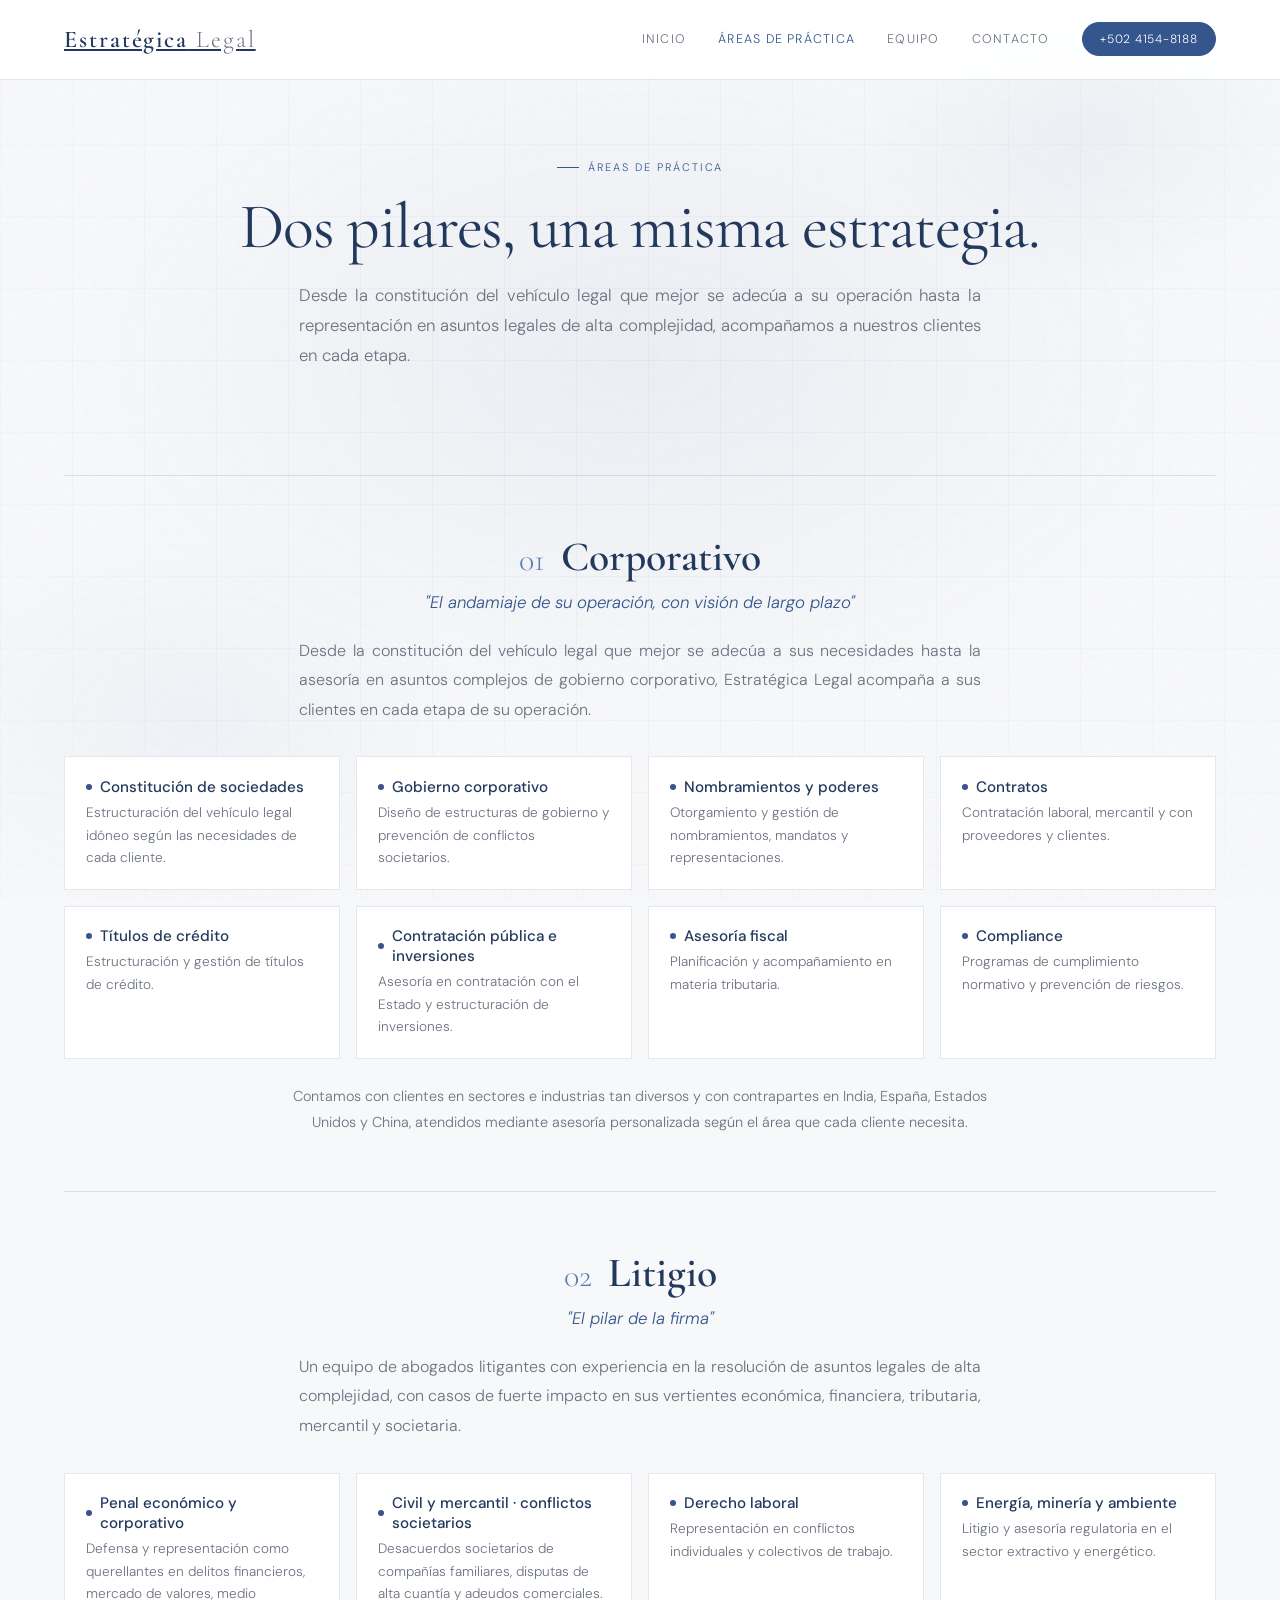
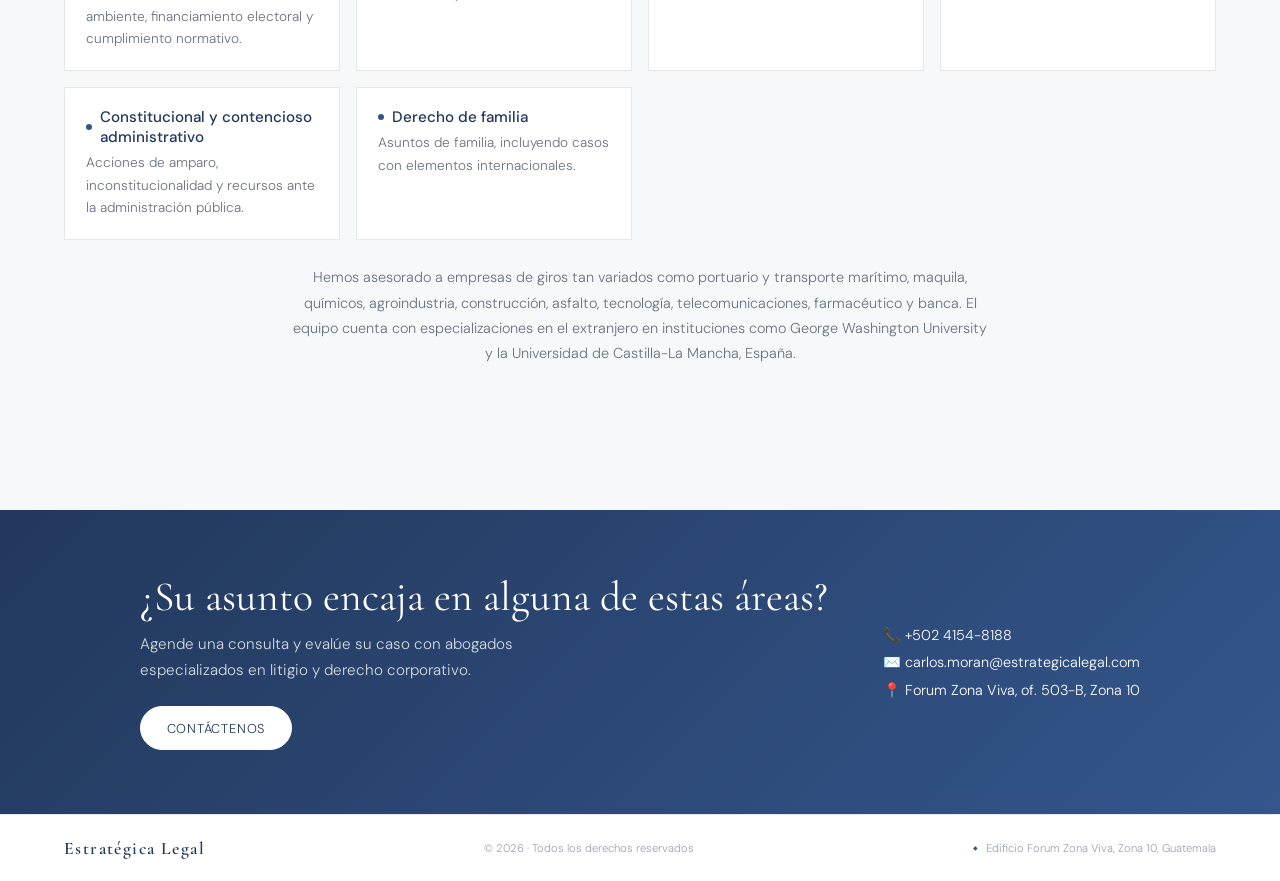
==== commit 18284a05: "feature(temas): caracteristicas nuevas" ====
--- a/areas.html
+++ b/areas.html
@@ -61,8 +61,6 @@
     </script>
   </head>
   <body>
-    <div id="cur-dot"></div>
-    <div id="cur-ring"></div>
     <div class="grid-bg"></div>
     <div class="glow"></div>
 
@@ -221,7 +219,7 @@
       <!-- FOOTER -->
       <footer>
         <div class="footer-logo">Estratégica Legal</div>
-        <div class="footer-meta">© 2026 · Todos los derechos reservados</div>
+        <div class="footer-meta">© <span id="year">2026</span> · Todos los derechos reservados</div>
         <div class="footer-loc">Edificio Forum Zona Viva, Zona 10, Guatemala</div>
       </footer>
     </div>
--- a/css/styles.css
+++ b/css/styles.css
@@ -31,34 +31,6 @@
   font-weight: 300;
   overflow-x: hidden;
   min-height: 100vh;
-  cursor: none;
-}
-
-/* ─── CURSOR ─── */
-#cur-dot {
-  position: fixed;
-  width: 5px;
-  height: 5px;
-  background: var(--blue);
-  border-radius: 50%;
-  pointer-events: none;
-  z-index: 9999;
-  transform: translate(-50%, -50%);
-  transition: transform 0.1s;
-}
-#cur-ring {
-  position: fixed;
-  width: 32px;
-  height: 32px;
-  border: 1px solid rgba(52, 86, 140, 0.45);
-  border-radius: 50%;
-  pointer-events: none;
-  z-index: 9998;
-  transform: translate(-50%, -50%);
-  transition:
-    width 0.2s,
-    height 0.2s,
-    border-color 0.2s;
 }
 
 /* ─── GRAIN ─── */
@@ -124,12 +96,15 @@
 
 /* ─── NAV ─── */
 nav {
+  position: sticky;
+  top: 0;
+  z-index: 60;
   display: flex;
   align-items: center;
   justify-content: space-between;
   padding: 1.4rem 5%;
   border-bottom: 1px solid var(--border);
-  background: rgba(255, 255, 255, 0.75);
+  background: rgba(255, 255, 255, 0.92);
   backdrop-filter: blur(20px);
 }
 .logo {
@@ -931,8 +906,10 @@
   max-width: 1300px;
   margin: 0 auto;
   padding: 4.5rem 5% 1rem;
+  text-align: center;
 }
 .page-hero .eyebrow {
+  justify-content: center;
   margin-bottom: 1.2rem;
 }
 .page-hero h1 {
@@ -948,12 +925,15 @@
   line-height: 1.8;
   color: var(--gray);
   max-width: 620px;
+  margin-left: auto;
+  margin-right: auto;
 }
 
 /* ─── LAWYER PROFILES (equipo.html) ─── */
 .lawyer {
   display: grid;
-  grid-template-columns: 280px 1fr;
+  grid-template-columns: 280px minmax(0, 560px);
+  justify-content: center;
   gap: 3rem;
   padding: 3.2rem 0;
   border-top: 1px solid var(--border);
@@ -1086,6 +1066,7 @@
 .area-detail .area-head {
   display: flex;
   align-items: baseline;
+  justify-content: center;
   gap: 1rem;
   margin-bottom: 0.6rem;
 }
@@ -1104,6 +1085,7 @@
   font-style: italic;
   font-size: 1.05rem;
   color: var(--blue);
+  text-align: center;
   margin-bottom: 1.4rem;
 }
 .area-detail .lead {
@@ -1111,7 +1093,7 @@
   line-height: 1.85;
   color: var(--gray);
   max-width: 760px;
-  margin-bottom: 2rem;
+  margin: 0 auto 2rem;
 }
 .svc-grid {
   display: grid;
@@ -1153,12 +1135,12 @@
   color: var(--gray);
 }
 .area-note {
-  margin-top: 1.6rem;
+  margin: 1.6rem auto 0;
+  max-width: 700px;
   font-size: 0.9rem;
   line-height: 1.75;
   color: var(--gray);
-  border-left: 3px solid var(--border-strong);
-  padding-left: 1rem;
+  text-align: center;
 }
 
 /* ─── CONTACT (contacto.html) ─── */
@@ -1374,13 +1356,13 @@
   .nav-menu {
     position: fixed;
     inset: 0 0 auto 0;
-    top: 62px;
+    top: 61px;
     flex-direction: column;
     align-items: flex-start;
     gap: 0;
-    background: rgba(255, 255, 255, 0.97);
-    backdrop-filter: blur(20px);
+    background: var(--paper);
     border-bottom: 1px solid var(--border);
+    box-shadow: 0 16px 30px rgba(27, 44, 71, 0.14);
     padding: 0.5rem 5% 1.2rem;
     transform: translateY(-120%);
     transition: transform 0.3s ease;
@@ -1437,3 +1419,24 @@
     padding: 3.2rem 5%;
   }
 }
+
+/* ─── Texto justificado (prosa) ─── */
+/* max-width acota el ancho de lectura (~62 car.) para que el
+   justificado no abra huecos entre palabras en pantallas anchas. */
+.hero-desc,
+.section-sub,
+.intro-lead,
+.intro-body p,
+.area-detail .lead,
+.page-hero p,
+.lawyer-body .intro,
+.lawyer-body .block p {
+  text-align: justify;
+  -webkit-hyphens: auto;
+  hyphens: auto;
+  max-width: 62ch;
+}
+/* Mantener centrados los subtítulos de encabezados centrados */
+.section-head.center .section-sub {
+  text-align: center;
+}
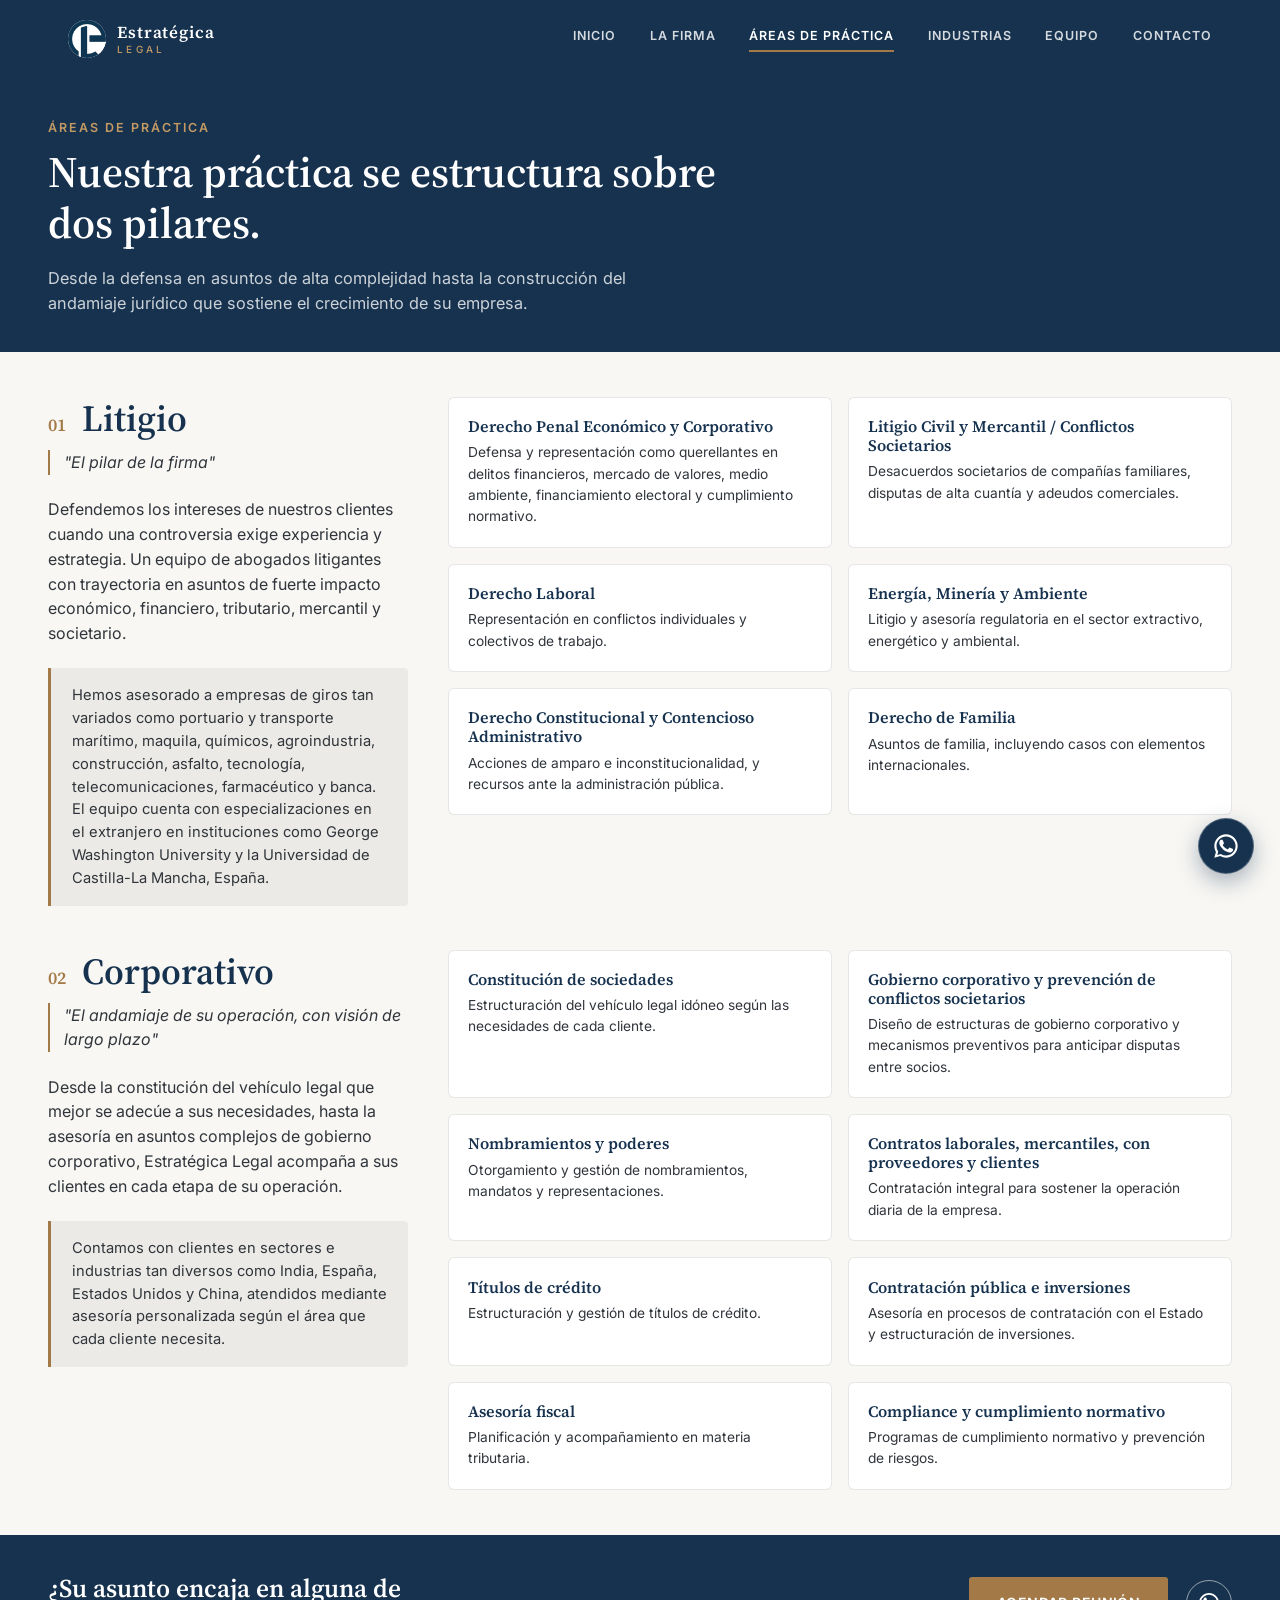
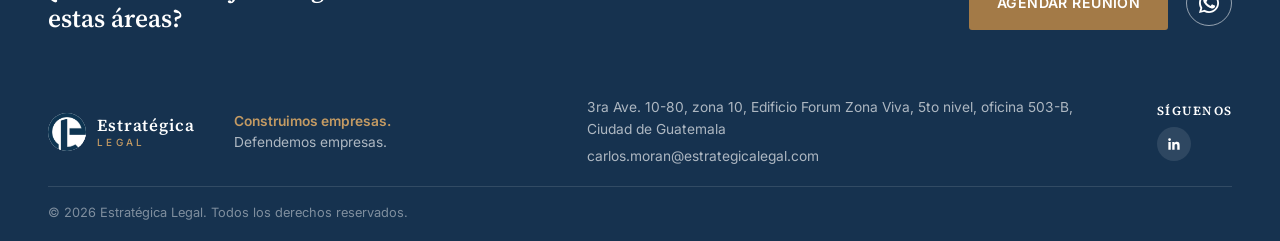
==== commit ecf62496: "feature(new): rediseño de pagina" ====
--- a/areas.html
+++ b/areas.html
@@ -3,43 +3,38 @@
   <head>
     <meta charset="UTF-8" />
     <meta name="viewport" content="width=device-width, initial-scale=1.0" />
-    <title>Áreas de Práctica — Estratégica Legal | Abogados en Guatemala</title>
-    <meta name="description" content="Áreas de práctica de Estratégica Legal: derecho corporativo (constitución de sociedades, gobierno corporativo, compliance) y litigio de alta complejidad (penal económico, civil y mercantil, constitucional, laboral, energía y familia)." />
+    <title>Áreas de Práctica — Estratégica Legal | Corporativo y Litigio</title>
+    <meta name="description" content="Áreas de práctica de Estratégica Legal: litigio de alta complejidad (penal económico, civil y mercantil, constitucional, laboral, energía) y derecho corporativo (constitución de sociedades, gobierno corporativo, compliance)." />
     <meta name="robots" content="index, follow" />
     <link rel="canonical" href="https://estrategicalegal.com/areas" />
     <meta property="og:title" content="Áreas de Práctica — Estratégica Legal" />
-    <meta property="og:description" content="Derecho corporativo y litigio de alta complejidad: penal económico, civil y mercantil, constitucional, laboral, energía y familia." />
+    <meta property="og:description" content="Litigio de alta complejidad y derecho corporativo: los dos pilares de nuestra práctica." />
     <meta property="og:url" content="https://estrategicalegal.com/areas" />
     <meta property="og:type" content="website" />
-    <meta property="og:image" content="https://estrategicalegal.com/img/carlos-moran.png" />
-    <meta property="og:image:alt" content="Estratégica Legal — Bufete de abogados en Guatemala" />
+    <meta property="og:image" content="https://estrategicalegal.com/img/logo.jpeg" />
     <meta property="og:site_name" content="Estratégica Legal" />
     <meta property="og:locale" content="es_GT" />
     <meta name="twitter:card" content="summary_large_image" />
 
-    <!-- Favicon / tema -->
-    <link rel="icon" href="favicon.svg" type="image/svg+xml" />
-    <meta name="theme-color" content="#22385c" />
+    <link rel="icon" href="/favicon.svg" type="image/svg+xml" />
+    <meta name="theme-color" content="#16324f" />
 
     <link rel="preconnect" href="https://fonts.googleapis.com" />
     <link rel="preconnect" href="https://fonts.gstatic.com" crossorigin />
     <link
-      href="https://fonts.googleapis.com/css2?family=Cormorant+Garamond:ital,wght@0,300;0,400;0,600;0,700;1,300;1,400;1,600&family=DM+Sans:opsz,wght@9..40,300;9..40,400;9..40,500&display=swap"
+      href="https://fonts.googleapis.com/css2?family=Source+Serif+4:opsz,wght@8..60,600;8..60,700&family=Inter:wght@400;500;600&display=swap"
       rel="stylesheet"
     />
-    <link rel="stylesheet" href="css/styles.css" />
-
-    <!-- Datos estructurados (SEO local) -->
+    <link rel="stylesheet" href="/css/styles.css" />
+
     <script type="application/ld+json">
       {
         "@context": "https://schema.org",
         "@type": "LegalService",
         "name": "Estratégica Legal",
-        "description": "Bufete de abogados en Guatemala con más de 15 años de experiencia en litigio de alta complejidad, derecho corporativo, constitucional y tributario.",
+        "description": "Firma especializada en litigio estratégico y asesoría corporativa en Guatemala.",
         "url": "https://estrategicalegal.com",
-        "logo": "https://estrategicalegal.com/favicon.svg",
-        "image": "https://estrategicalegal.com/img/carlos-moran.png",
-        "telephone": "+502 4154-8188",
+        "logo": "https://estrategicalegal.com/img/logo.jpeg",
         "email": "carlos.moran@estrategicalegal.com",
         "address": {
           "@type": "PostalAddress",
@@ -47,80 +42,133 @@
           "addressLocality": "Ciudad de Guatemala",
           "addressCountry": "GT"
         },
-        "areaServed": [
-          { "@type": "Country", "name": "Guatemala" },
-          { "@type": "Place", "name": "Centroamérica" }
-        ],
-        "founder": {
-          "@type": "Person",
-          "name": "Carlos Morán",
-          "jobTitle": "Director · Abogado y Notario"
-        },
+        "founder": { "@type": "Person", "name": "Carlos Morán", "jobTitle": "Director" },
         "knowsLanguage": ["es"]
       }
     </script>
   </head>
   <body>
-    <div class="grid-bg"></div>
-    <div class="glow"></div>
-
     <div class="page">
       <!-- NAV -->
-      <nav>
-        <a class="logo" href="/">Estratégica<span> Legal</span></a>
-        <button class="nav-toggle" aria-label="Abrir menú">
-          <span></span><span></span><span></span>
-        </button>
-        <div class="nav-menu">
-          <a href="/">Inicio</a>
-          <a href="/areas" class="active">Áreas de práctica</a>
-          <a href="/equipo">Equipo</a>
-          <a href="/contacto">Contacto</a>
-          <a href="/contacto" class="nav-cta">+502 4154-8188</a>
+      <nav class="site-nav">
+        <div class="nav-inner">
+          <a class="logo-lockup" href="/">
+            <span class="logo-mark"><img src="/img/logo.jpeg" alt="Estratégica Legal" /></span>
+            <span class="logo-text"><span class="l1">Estratégica</span><span class="l2">LEGAL</span></span>
+          </a>
+          <button class="nav-toggle" aria-label="Abrir menú" aria-expanded="false"><span></span><span></span><span></span></button>
+          <div class="nav-menu">
+            <a href="/">Inicio</a>
+            <a href="/la-firma">La Firma</a>
+            <a href="/areas" class="active">Áreas de Práctica</a>
+            <a href="/industrias">Industrias</a>
+            <a href="/equipo">Equipo</a>
+            <a href="/contacto">Contacto</a>
+          </div>
         </div>
       </nav>
 
       <!-- PAGE HERO -->
       <header class="page-hero">
-        <div class="eyebrow">Áreas de práctica</div>
-        <h1>Dos pilares, una misma estrategia.</h1>
-        <p>
-          Desde la constitución del vehículo legal que mejor se adecúa a su
-          operación hasta la representación en asuntos legales de alta
-          complejidad, acompañamos a nuestros clientes en cada etapa.
-        </p>
+        <div class="page-hero-inner">
+          <div class="eyebrow">Áreas de práctica</div>
+          <h1>Nuestra práctica se estructura sobre dos pilares.</h1>
+          <p>
+            Desde la defensa en asuntos de alta complejidad hasta la
+            construcción del andamiaje jurídico que sostiene el crecimiento de
+            su empresa.
+          </p>
+        </div>
       </header>
 
       <section class="section">
+        <!-- LITIGIO -->
+        <div class="area-detail" id="litigio">
+          <div class="area-intro">
+            <div class="area-head">
+              <span class="num">01</span>
+              <h2>Litigio</h2>
+            </div>
+            <div class="area-motto">"El pilar de la firma"</div>
+            <p class="area-lead">
+              Defendemos los intereses de nuestros clientes cuando una
+              controversia exige experiencia y estrategia. Un equipo de
+              abogados litigantes con trayectoria en asuntos de fuerte impacto
+              económico, financiero, tributario, mercantil y societario.
+            </p>
+            <p class="area-note">
+              Hemos asesorado a empresas de giros tan variados como portuario
+              y transporte marítimo, maquila, químicos, agroindustria,
+              construcción, asfalto, tecnología, telecomunicaciones,
+              farmacéutico y banca. El equipo cuenta con especializaciones en
+              el extranjero en instituciones como George Washington University
+              y la Universidad de Castilla-La Mancha, España.
+            </p>
+          </div>
+          <div class="svc-grid">
+            <div class="svc-card">
+              <h3>Derecho Penal Económico y Corporativo</h3>
+              <p>Defensa y representación como querellantes en delitos financieros, mercado de valores, medio ambiente, financiamiento electoral y cumplimiento normativo.</p>
+            </div>
+            <div class="svc-card">
+              <h3>Litigio Civil y Mercantil / Conflictos Societarios</h3>
+              <p>Desacuerdos societarios de compañías familiares, disputas de alta cuantía y adeudos comerciales.</p>
+            </div>
+            <div class="svc-card">
+              <h3>Derecho Laboral</h3>
+              <p>Representación en conflictos individuales y colectivos de trabajo.</p>
+            </div>
+            <div class="svc-card">
+              <h3>Energía, Minería y Ambiente</h3>
+              <p>Litigio y asesoría regulatoria en el sector extractivo, energético y ambiental.</p>
+            </div>
+            <div class="svc-card">
+              <h3>Derecho Constitucional y Contencioso Administrativo</h3>
+              <p>Acciones de amparo e inconstitucionalidad, y recursos ante la administración pública.</p>
+            </div>
+            <div class="svc-card">
+              <h3>Derecho de Familia</h3>
+              <p>Asuntos de familia, incluyendo casos con elementos internacionales.</p>
+            </div>
+          </div>
+        </div>
+
         <!-- CORPORATIVO -->
         <div class="area-detail" id="corporativo">
-          <div class="area-head">
-            <span class="num">01</span>
-            <h2>Corporativo</h2>
-          </div>
-          <div class="motto">"El andamiaje de su operación, con visión de largo plazo"</div>
-          <p class="lead">
-            Desde la constitución del vehículo legal que mejor se adecúa a sus
-            necesidades hasta la asesoría en asuntos complejos de gobierno
-            corporativo, Estratégica Legal acompaña a sus clientes en cada etapa
-            de su operación.
-          </p>
+          <div class="area-intro">
+            <div class="area-head">
+              <span class="num">02</span>
+              <h2>Corporativo</h2>
+            </div>
+            <div class="area-motto">"El andamiaje de su operación, con visión de largo plazo"</div>
+            <p class="area-lead">
+              Desde la constitución del vehículo legal que mejor se adecúe a
+              sus necesidades, hasta la asesoría en asuntos complejos de
+              gobierno corporativo, Estratégica Legal acompaña a sus clientes
+              en cada etapa de su operación.
+            </p>
+            <p class="area-note">
+              Contamos con clientes en sectores e industrias tan diversos como
+              India, España, Estados Unidos y China, atendidos mediante
+              asesoría personalizada según el área que cada cliente necesita.
+            </p>
+          </div>
           <div class="svc-grid">
             <div class="svc-card">
               <h3>Constitución de sociedades</h3>
               <p>Estructuración del vehículo legal idóneo según las necesidades de cada cliente.</p>
             </div>
             <div class="svc-card">
-              <h3>Gobierno corporativo</h3>
-              <p>Diseño de estructuras de gobierno y prevención de conflictos societarios.</p>
+              <h3>Gobierno corporativo y prevención de conflictos societarios</h3>
+              <p>Diseño de estructuras de gobierno corporativo y mecanismos preventivos para anticipar disputas entre socios.</p>
             </div>
             <div class="svc-card">
               <h3>Nombramientos y poderes</h3>
               <p>Otorgamiento y gestión de nombramientos, mandatos y representaciones.</p>
             </div>
             <div class="svc-card">
-              <h3>Contratos</h3>
-              <p>Contratación laboral, mercantil y con proveedores y clientes.</p>
+              <h3>Contratos laborales, mercantiles, con proveedores y clientes</h3>
+              <p>Contratación integral para sostener la operación diaria de la empresa.</p>
             </div>
             <div class="svc-card">
               <h3>Títulos de crédito</h3>
@@ -128,102 +176,66 @@
             </div>
             <div class="svc-card">
               <h3>Contratación pública e inversiones</h3>
-              <p>Asesoría en contratación con el Estado y estructuración de inversiones.</p>
+              <p>Asesoría en procesos de contratación con el Estado y estructuración de inversiones.</p>
             </div>
             <div class="svc-card">
               <h3>Asesoría fiscal</h3>
               <p>Planificación y acompañamiento en materia tributaria.</p>
             </div>
             <div class="svc-card">
-              <h3>Compliance</h3>
+              <h3>Compliance y cumplimiento normativo</h3>
               <p>Programas de cumplimiento normativo y prevención de riesgos.</p>
             </div>
           </div>
-          <p class="area-note">
-            Contamos con clientes en sectores e industrias tan diversos y con
-            contrapartes en India, España, Estados Unidos y China, atendidos
-            mediante asesoría personalizada según el área que cada cliente
-            necesita.
-          </p>
-        </div>
-
-        <!-- LITIGIO -->
-        <div class="area-detail" id="litigio">
-          <div class="area-head">
-            <span class="num">02</span>
-            <h2>Litigio</h2>
-          </div>
-          <div class="motto">"El pilar de la firma"</div>
-          <p class="lead">
-            Un equipo de abogados litigantes con experiencia en la resolución de
-            asuntos legales de alta complejidad, con casos de fuerte impacto en
-            sus vertientes económica, financiera, tributaria, mercantil y
-            societaria.
-          </p>
-          <div class="svc-grid">
-            <div class="svc-card">
-              <h3>Penal económico y corporativo</h3>
-              <p>Defensa y representación como querellantes en delitos financieros, mercado de valores, medio ambiente, financiamiento electoral y cumplimiento normativo.</p>
-            </div>
-            <div class="svc-card">
-              <h3>Civil y mercantil · conflictos societarios</h3>
-              <p>Desacuerdos societarios de compañías familiares, disputas de alta cuantía y adeudos comerciales.</p>
-            </div>
-            <div class="svc-card">
-              <h3>Derecho laboral</h3>
-              <p>Representación en conflictos individuales y colectivos de trabajo.</p>
-            </div>
-            <div class="svc-card">
-              <h3>Energía, minería y ambiente</h3>
-              <p>Litigio y asesoría regulatoria en el sector extractivo y energético.</p>
-            </div>
-            <div class="svc-card">
-              <h3>Constitucional y contencioso administrativo</h3>
-              <p>Acciones de amparo, inconstitucionalidad y recursos ante la administración pública.</p>
-            </div>
-            <div class="svc-card">
-              <h3>Derecho de familia</h3>
-              <p>Asuntos de familia, incluyendo casos con elementos internacionales.</p>
-            </div>
-          </div>
-          <p class="area-note">
-            Hemos asesorado a empresas de giros tan variados como portuario y
-            transporte marítimo, maquila, químicos, agroindustria, construcción,
-            asfalto, tecnología, telecomunicaciones, farmacéutico y banca. El
-            equipo cuenta con especializaciones en el extranjero en instituciones
-            como George Washington University y la Universidad de Castilla-La
-            Mancha, España.
-          </p>
         </div>
       </section>
 
       <!-- CTA -->
-      <section class="cta">
-        <div class="cta-inner">
-          <div>
-            <h2>¿Su asunto encaja en alguna de estas áreas?</h2>
-            <p>
-              Agende una consulta y evalúe su caso con abogados especializados en
-              litigio y derecho corporativo.
-            </p>
-            <a class="btn btn-primary" href="/contacto" style="margin-top: 1.4rem;">Contáctenos</a>
-          </div>
-          <div class="cta-contact">
-            <a href="tel:+50241548188">📞 +502 4154-8188</a>
-            <a href="mailto:carlos.moran@estrategicalegal.com">✉️ carlos.moran@estrategicalegal.com</a>
-            <a href="/contacto">📍 Forum Zona Viva, of. 503-B, Zona 10</a>
+      <section class="cta-bar">
+        <div class="cta-bar-inner">
+          <h2>¿Su asunto encaja en alguna de estas áreas?</h2>
+          <div class="cta-bar-actions">
+            <a class="btn btn-primary" href="/contacto">Agendar reunión</a>
+            <a class="whatsapp-inline" href="https://wa.me/50241548188" target="_blank" rel="noopener" aria-label="Escribir por WhatsApp">
+              <svg viewBox="0 0 24 24"><path d="M17.47 14.38c-.29-.15-1.72-.85-1.99-.94-.27-.1-.46-.15-.66.15-.2.29-.76.94-.93 1.13-.17.2-.34.22-.63.07-.29-.15-1.22-.45-2.32-1.43-.86-.77-1.44-1.72-1.61-2.01-.17-.29-.02-.45.13-.6.13-.13.29-.34.44-.51.15-.17.2-.29.29-.49.1-.2.05-.37-.02-.51-.07-.15-.66-1.58-.9-2.17-.24-.57-.48-.5-.66-.5-.17-.01-.37-.01-.56-.01s-.51.07-.78.37c-.27.29-1.02 1-1.02 2.43 0 1.43 1.04 2.82 1.19 3.01.15.2 2.05 3.13 4.97 4.39.69.3 1.24.48 1.66.61.7.22 1.33.19 1.84.11.56-.08 1.72-.7 1.96-1.38.24-.68.24-1.26.17-1.38-.07-.13-.26-.2-.55-.35z"/><path d="M12.02 2C6.5 2 2 6.48 2 12c0 1.85.5 3.58 1.36 5.07L2 22l5.08-1.33A9.96 9.96 0 0012.02 22c5.52 0 10-4.48 10-10s-4.48-10-10-10zm0 18.18a8.14 8.14 0 01-4.15-1.14l-.3-.18-3.02.79.81-2.94-.2-.31A8.16 8.16 0 013.85 12c0-4.5 3.67-8.17 8.17-8.17S20.19 7.5 20.19 12s-3.67 8.18-8.17 8.18z"/></svg>
+            </a>
           </div>
         </div>
       </section>
 
       <!-- FOOTER -->
-      <footer>
-        <div class="footer-logo">Estratégica Legal</div>
-        <div class="footer-meta">© <span id="year">2026</span> · Todos los derechos reservados</div>
-        <div class="footer-loc">Edificio Forum Zona Viva, Zona 10, Guatemala</div>
+      <footer class="site-footer">
+        <div class="footer-inner">
+          <div class="footer-brand">
+            <a class="logo-lockup" href="/">
+              <span class="logo-mark"><img src="/img/logo.jpeg" alt="Estratégica Legal" /></span>
+              <span class="logo-text"><span class="l1">Estratégica</span><span class="l2">LEGAL</span></span>
+            </a>
+          </div>
+          <div class="footer-col">
+            <p class="footer-tagline"><strong>Construimos empresas.</strong>Defendemos empresas.</p>
+          </div>
+          <div class="footer-col">
+            <p>3ra Ave. 10-80, zona 10, Edificio Forum Zona Viva, 5to nivel, oficina 503-B, Ciudad de Guatemala</p>
+            <a href="mailto:carlos.moran@estrategicalegal.com">carlos.moran@estrategicalegal.com</a>
+          </div>
+          <div class="footer-col">
+            <h4>Síguenos</h4>
+            <div class="footer-social">
+              <a href="#" aria-label="LinkedIn"><svg viewBox="0 0 24 24"><path d="M20.45 20.45h-3.55v-5.57c0-1.33-.02-3.04-1.85-3.04-1.86 0-2.15 1.45-2.15 2.94v5.67H9.35V9h3.41v1.56h.05c.48-.9 1.64-1.85 3.37-1.85 3.6 0 4.27 2.37 4.27 5.46v6.28zM5.34 7.43a2.06 2.06 0 110-4.12 2.06 2.06 0 010 4.12zM7.12 20.45H3.56V9h3.56v11.45z"/></svg></a>
+            </div>
+          </div>
+        </div>
+        <div class="footer-bottom">
+          <span>© <span id="year">2026</span> Estratégica Legal. Todos los derechos reservados.</span>
+        </div>
       </footer>
     </div>
 
-    <script src="js/main.js"></script>
+    <a class="whatsapp-float" href="https://wa.me/50241548188" target="_blank" rel="noopener" aria-label="Chatear por WhatsApp">
+      <svg viewBox="0 0 24 24"><path d="M17.47 14.38c-.29-.15-1.72-.85-1.99-.94-.27-.1-.46-.15-.66.15-.2.29-.76.94-.93 1.13-.17.2-.34.22-.63.07-.29-.15-1.22-.45-2.32-1.43-.86-.77-1.44-1.72-1.61-2.01-.17-.29-.02-.45.13-.6.13-.13.29-.34.44-.51.15-.17.2-.29.29-.49.1-.2.05-.37-.02-.51-.07-.15-.66-1.58-.9-2.17-.24-.57-.48-.5-.66-.5-.17-.01-.37-.01-.56-.01s-.51.07-.78.37c-.27.29-1.02 1-1.02 2.43 0 1.43 1.04 2.82 1.19 3.01.15.2 2.05 3.13 4.97 4.39.69.3 1.24.48 1.66.61.7.22 1.33.19 1.84.11.56-.08 1.72-.7 1.96-1.38.24-.68.24-1.26.17-1.38-.07-.13-.26-.2-.55-.35z"/><path d="M12.02 2C6.5 2 2 6.48 2 12c0 1.85.5 3.58 1.36 5.07L2 22l5.08-1.33A9.96 9.96 0 0012.02 22c5.52 0 10-4.48 10-10s-4.48-10-10-10zm0 18.18a8.14 8.14 0 01-4.15-1.14l-.3-.18-3.02.79.81-2.94-.2-.31A8.16 8.16 0 013.85 12c0-4.5 3.67-8.17 8.17-8.17S20.19 7.5 20.19 12s-3.67 8.18-8.17 8.18z"/></svg>
+    </a>
+
+    <script src="/js/main.js"></script>
   </body>
 </html>
--- a/css/styles.css
+++ b/css/styles.css
@@ -1,19 +1,26 @@
+/* ─────────────────────────────────────────────
+   ESTRATÉGICA LEGAL — Design System
+   Paleta institucional + Source Serif 4 / Inter
+───────────────────────────────────────────── */
 :root {
-  /* ─── Paleta Estratégica Legal (azul / gris — firma) ─── */
-  --paper: #ffffff;
-  --paper2: #f7f8fa;
-  --paper3: #eef1f5;
-  --blue: #34568c;
-  --blue2: #5b7db1;
-  --blue-deep: #22385c;
-  --blue-ink: #1b2c47;
-  --ink: #1e2a3a;
-  --gray: #6b7280;
-  --gray2: #9aa3b2;
-  --border: rgba(34, 56, 92, 0.12);
-  --border-strong: rgba(34, 56, 92, 0.2);
-  --card: #ffffff;
-}
+  --azul-institucional: #234b73;
+  --azul-profundo: #16324f;
+  --marfil: #f8f7f4;
+  --gris-piedra: #eceae6;
+  --gris-grafito: #30353b;
+  --bronce: #a37a47;
+  --bronce-light: #c39a63;
+  --white: #ffffff;
+
+  --border: rgba(48, 53, 59, 0.12);
+  --border-strong: rgba(48, 53, 59, 0.22);
+
+  --font-heading: "Source Serif 4", serif;
+  --font-body: "Inter", sans-serif;
+
+  --container: 1240px;
+}
+
 *,
 *::before,
 *::after {
@@ -21,1032 +28,645 @@
   margin: 0;
   padding: 0;
 }
+
 html {
   scroll-behavior: smooth;
 }
+
 body {
-  background: var(--paper2);
-  color: var(--ink);
-  font-family: "DM Sans", sans-serif;
-  font-weight: 300;
+  background: var(--marfil);
+  color: var(--gris-grafito);
+  font-family: var(--font-body);
+  font-weight: 400;
+  line-height: 1.55;
   overflow-x: hidden;
   min-height: 100vh;
-}
-
-/* ─── GRAIN ─── */
-body::after {
-  content: "";
-  position: fixed;
-  inset: 0;
-  z-index: 0;
-  pointer-events: none;
-  background-image: url("data:image/svg+xml,%3Csvg viewBox='0 0 200 200' xmlns='http://www.w3.org/2000/svg'%3E%3Cfilter id='n'%3E%3CfeTurbulence type='fractalNoise' baseFrequency='.85' numOctaves='4' stitchTiles='stitch'/%3E%3C/filter%3E%3Crect width='100%25' height='100%25' filter='url(%23n)'/%3E%3C/svg%3E");
-  opacity: 0.025;
-}
-
-/* ─── GRID BG ─── */
-.grid-bg {
-  position: fixed;
-  inset: 0;
-  z-index: 0;
-  pointer-events: none;
-  background-image:
-    linear-gradient(rgba(52, 86, 140, 0.04) 1px, transparent 1px),
-    linear-gradient(90deg, rgba(52, 86, 140, 0.04) 1px, transparent 1px);
-  background-size: 72px 72px;
-  mask-image: radial-gradient(
-    ellipse 100% 100% at 50% 50%,
-    black 20%,
-    transparent 100%
-  );
-}
-
-/* ─── GLOW ─── */
-.glow {
-  position: fixed;
-  inset: 0;
-  z-index: 0;
-  pointer-events: none;
-  background:
-    radial-gradient(
-      ellipse 70% 60% at 50% 40%,
-      rgba(52, 86, 140, 0.06) 0%,
-      transparent 65%
-    ),
-    radial-gradient(
-      ellipse 40% 40% at 15% 80%,
-      rgba(91, 125, 177, 0.05) 0%,
-      transparent 55%
-    ),
-    radial-gradient(
-      ellipse 35% 35% at 85% 15%,
-      rgba(52, 86, 140, 0.05) 0%,
-      transparent 50%
-    );
-}
-
-/* ─── WRAPPER ─── */
+  -webkit-font-smoothing: antialiased;
+}
+
+img {
+  max-width: 100%;
+  display: block;
+}
+
+a {
+  color: inherit;
+  text-decoration: none;
+}
+
+ul {
+  list-style: none;
+}
+
+h1,
+h2,
+h3,
+h4 {
+  font-family: var(--font-heading);
+  font-weight: 600;
+  color: var(--azul-profundo);
+  line-height: 1.18;
+}
+
 .page {
-  position: relative;
-  z-index: 1;
+  display: flex;
+  flex-direction: column;
   min-height: 100vh;
-  display: flex;
-  flex-direction: column;
+}
+
+.container {
+  width: 100%;
+  max-width: var(--container);
+  margin: 0 auto;
+  padding: 0 clamp(1.25rem, 4vw, 3rem);
+}
+
+/* ─── BOTONES ─── */
+.btn {
+  display: inline-flex;
+  align-items: center;
+  gap: 0.5rem;
+  font-family: var(--font-body);
+  font-weight: 600;
+  font-size: 0.88rem;
+  letter-spacing: 0.03em;
+  text-transform: uppercase;
+  padding: 0.9rem 1.7rem;
+  border-radius: 3px;
+  border: 1.5px solid transparent;
+  cursor: pointer;
+  transition: all 0.2s ease;
+  white-space: nowrap;
+}
+.btn-primary {
+  background: var(--bronce);
+  color: var(--white);
+}
+.btn-primary:hover {
+  background: var(--bronce-light);
+}
+.btn-outline {
+  background: transparent;
+  border-color: rgba(255, 255, 255, 0.55);
+  color: var(--white);
+}
+.btn-outline:hover {
+  background: rgba(255, 255, 255, 0.1);
+  border-color: var(--white);
+}
+.btn-ghost {
+  background: transparent;
+  border-color: var(--azul-institucional);
+  color: var(--azul-institucional);
+}
+.btn-ghost:hover {
+  background: var(--azul-institucional);
+  color: var(--white);
+}
+.btn-arrow {
+  transition: transform 0.2s ease;
+}
+.btn:hover .btn-arrow {
+  transform: translateX(3px);
 }
 
 /* ─── NAV ─── */
-nav {
+nav.site-nav {
   position: sticky;
   top: 0;
-  z-index: 60;
+  z-index: 100;
+  background: var(--azul-profundo);
+}
+.nav-inner {
+  max-width: var(--container);
+  margin: 0 auto;
+  padding: 0 clamp(1.25rem, 4vw, 3rem);
   display: flex;
   align-items: center;
   justify-content: space-between;
-  padding: 1.4rem 5%;
-  border-bottom: 1px solid var(--border);
-  background: rgba(255, 255, 255, 0.92);
-  backdrop-filter: blur(20px);
-}
-.logo {
-  font-family: "Cormorant Garamond", serif;
-  font-weight: 600;
-  font-size: 1.5rem;
-  letter-spacing: 0.08em;
-  color: var(--blue-deep);
-}
-.logo span {
-  font-weight: 300;
-  color: var(--gray);
-}
-.nav-badge {
-  display: inline-flex;
-  align-items: center;
-  gap: 0.5rem;
-  background: rgba(52, 86, 140, 0.08);
-  border: 1px solid rgba(52, 86, 140, 0.25);
-  border-radius: 100px;
-  padding: 0.28rem 0.85rem;
-  font-size: 0.68rem;
-  letter-spacing: 0.14em;
-  text-transform: uppercase;
-  color: var(--blue);
-}
-.nav-badge::before {
-  content: "";
-  width: 5px;
-  height: 5px;
+  height: 78px;
+}
+.logo-lockup {
+  display: flex;
+  align-items: center;
+  gap: 0.7rem;
+}
+.logo-mark {
+  width: 38px;
+  height: 38px;
   border-radius: 50%;
-  background: var(--blue);
-  animation: pulse 2s infinite;
-}
-@keyframes pulse {
-  0%,
-  100% {
-    opacity: 1;
-    transform: scale(1);
-  }
-  50% {
-    opacity: 0.4;
-    transform: scale(1.6);
-  }
-}
-.nav-right {
-  font-size: 0.72rem;
-  letter-spacing: 0.1em;
-  text-transform: uppercase;
-  color: var(--gray);
-}
-
-/* ─── HERO ─── */
-.hero {
-  flex: 1;
-  display: grid;
-  grid-template-columns: 1fr 420px;
-  gap: 4rem;
-  align-items: center;
-  padding: 5rem 5% 4rem;
-  max-width: 1300px;
-  width: 100%;
-  margin: 0 auto;
-}
-
-.coming-soon-tag {
-  display: inline-flex;
-  align-items: center;
-  gap: 0.6rem;
-  background: rgba(52, 86, 140, 0.07);
-  border: 1px solid rgba(52, 86, 140, 0.22);
-  border-radius: 100px;
-  padding: 0.3rem 0.9rem;
-  font-size: 0.7rem;
-  letter-spacing: 0.16em;
-  text-transform: uppercase;
-  color: var(--blue);
-  margin-bottom: 2rem;
-  animation: fadeUp 0.7s ease both;
-}
-.coming-soon-tag::before {
-  content: "✦";
-  font-size: 0.6rem;
-}
-
-h1 {
-  font-family: "Cormorant Garamond", serif;
-  font-weight: 400;
-  font-size: clamp(3rem, 6.5vw, 5.8rem);
-  line-height: 1;
-  letter-spacing: -0.02em;
-  margin-bottom: 1.6rem;
-  color: var(--blue-deep);
-  animation: fadeUp 0.7s 0.08s ease both;
-}
-h1 .line2 {
-  display: block;
-  font-style: italic;
-  color: var(--blue);
-  font-weight: 400;
-}
-h1 .line3 {
-  display: block;
-  color: var(--gray);
-  font-size: 0.55em;
-  font-style: normal;
-  letter-spacing: 0.02em;
-  margin-top: 0.3em;
-}
-
-.hero-desc {
-  font-size: 1rem;
-  line-height: 1.8;
-  color: var(--gray);
-  max-width: 520px;
-  margin-bottom: 2.4rem;
-  animation: fadeUp 0.7s 0.16s ease both;
-}
-
-/* Divider row */
-.divider-row {
-  display: flex;
-  align-items: center;
-  gap: 1.5rem;
-  margin: 2.4rem 0;
-  animation: fadeUp 0.7s 0.32s ease both;
-}
-.divider-line {
-  flex: 1;
-  height: 1px;
-  background: linear-gradient(90deg, var(--border-strong), transparent);
-}
-.divider-text {
-  font-size: 0.68rem;
-  letter-spacing: 0.18em;
-  text-transform: uppercase;
-  color: var(--gray2);
-  white-space: nowrap;
-}
-
-/* Services preview */
-.services-preview {
-  display: flex;
-  flex-wrap: wrap;
-  gap: 0.5rem;
-  animation: fadeUp 0.7s 0.4s ease both;
-}
-.svc-pill {
-  background: rgba(52, 86, 140, 0.05);
-  border: 1px solid rgba(52, 86, 140, 0.18);
-  color: var(--blue-deep);
-  font-size: 0.68rem;
-  letter-spacing: 0.08em;
-  padding: 0.3rem 0.8rem;
-  transition:
-    color 0.2s,
-    border-color 0.2s,
-    background 0.2s;
-}
-.svc-pill:hover {
-  color: var(--blue);
-  border-color: rgba(52, 86, 140, 0.5);
-  background: rgba(52, 86, 140, 0.09);
-}
-
-/* ─── RIGHT CARD ─── */
-.hero-card {
-  background: var(--card);
-  border: 1px solid var(--border);
-  padding: 2.2rem;
-  box-shadow: 0 24px 60px -30px rgba(34, 56, 92, 0.35);
-  animation: fadeUp 0.7s 0.36s ease both;
-  position: relative;
   overflow: hidden;
-}
-.hero-card::before {
-  content: "";
-  position: absolute;
-  top: 0;
-  left: 0;
-  right: 0;
-  height: 2px;
-  background: linear-gradient(
-    90deg,
-    transparent,
-    var(--blue),
-    var(--blue2),
-    transparent
-  );
-}
-.card-tag {
-  font-size: 0.68rem;
-  letter-spacing: 0.16em;
-  text-transform: uppercase;
-  color: var(--blue);
-  margin-bottom: 1.4rem;
-  display: flex;
-  align-items: center;
-  gap: 0.6rem;
-}
-.card-tag::before {
-  content: "";
-  display: block;
-  width: 20px;
-  height: 1px;
-  background: var(--blue);
-}
-
-/* Profile block */
-.profile-block {
-  display: flex;
-  align-items: center;
-  gap: 1rem;
-  padding-bottom: 1.4rem;
-  border-bottom: 1px solid var(--border);
-  margin-bottom: 1.4rem;
-}
-.profile-avatar {
-  width: 64px;
-  height: 64px;
-  border-radius: 50%;
+  background: var(--white);
   flex-shrink: 0;
-  border: 2px solid rgba(52, 86, 140, 0.35);
-  overflow: hidden;
-}
-.profile-avatar img {
+  display: flex;
+  align-items: center;
+  justify-content: center;
+}
+.logo-mark img {
   width: 100%;
   height: 100%;
   object-fit: cover;
-  object-position: center top;
-}
-.profile-info h3 {
-  font-family: "Cormorant Garamond", serif;
-  font-size: 1.1rem;
-  font-weight: 600;
-  color: var(--blue-deep);
-  margin-bottom: 0.2rem;
-}
-.profile-info p {
-  font-size: 0.72rem;
-  color: var(--gray);
-  line-height: 1.5;
-}
-.profile-info em {
-  color: var(--blue);
-  font-style: normal;
-}
-
-/* Stats mini */
-.mini-stats {
+  transform: scale(1.28);
+}
+.logo-text {
+  display: flex;
+  flex-direction: column;
+  line-height: 1.05;
+}
+.logo-text .l1 {
+  font-family: var(--font-heading);
+  font-weight: 600;
+  font-size: 1.05rem;
+  letter-spacing: 0.05em;
+  color: var(--white);
+}
+.logo-text .l2 {
+  font-family: var(--font-body);
+  font-weight: 500;
+  font-size: 0.62rem;
+  letter-spacing: 0.32em;
+  color: var(--bronce-light);
+  margin-top: 0.15rem;
+}
+
+.nav-toggle {
+  display: none;
+  flex-direction: column;
+  gap: 5px;
+  background: none;
+  border: none;
+  cursor: pointer;
+  padding: 0.4rem;
+  z-index: 110;
+}
+.nav-toggle span {
+  width: 22px;
+  height: 2px;
+  background: var(--white);
+  transition: all 0.25s ease;
+}
+
+.nav-menu {
+  display: flex;
+  align-items: center;
+  gap: 2.1rem;
+}
+.nav-menu a {
+  font-size: 0.78rem;
+  font-weight: 600;
+  letter-spacing: 0.08em;
+  text-transform: uppercase;
+  color: rgba(255, 255, 255, 0.82);
+  padding-bottom: 4px;
+  border-bottom: 2px solid transparent;
+  transition: all 0.2s ease;
+}
+.nav-menu a:hover {
+  color: var(--white);
+}
+.nav-menu a.active {
+  color: var(--white);
+  border-bottom-color: var(--bronce);
+}
+
+/* ─── PAGE HERO (páginas interiores) ─── */
+.page-hero {
+  background: var(--azul-profundo);
+  padding: 2.5rem clamp(1.25rem, 4vw, 3rem) 2.25rem;
+}
+.page-hero-inner {
+  max-width: var(--container);
+  margin: 0 auto;
+}
+.page-hero .eyebrow {
+  color: var(--bronce-light);
+}
+.page-hero h1 {
+  color: var(--white);
+  font-size: clamp(2rem, 3.4vw, 2.75rem);
+  margin-top: 0.6rem;
+  max-width: 32ch;
+}
+.page-hero p {
+  color: rgba(255, 255, 255, 0.78);
+  max-width: 58ch;
+  margin-top: 1rem;
+  font-size: 1.02rem;
+}
+
+.eyebrow {
+  font-size: 0.78rem;
+  font-weight: 600;
+  letter-spacing: 0.16em;
+  text-transform: uppercase;
+  color: var(--bronce);
+}
+
+/* ─── HERO (home) ─── */
+.hero {
+  background: var(--azul-profundo);
+  padding: clamp(1.75rem, 3.5vw, 3rem) clamp(1.25rem, 4vw, 3rem);
+}
+.hero-grid {
+  max-width: var(--container);
+  margin: 0 auto;
+  display: grid;
+  grid-template-columns: 0.92fr 1.1fr;
+  gap: clamp(1.25rem, 2.5vw, 2rem);
+  align-items: stretch;
+}
+.hero-copy {
+  display: flex;
+  flex-direction: column;
+  justify-content: center;
+}
+.hero-copy h1 {
+  font-size: clamp(2.1rem, 3.6vw, 2.9rem);
+  color: var(--white);
+}
+.hero-desc {
+  margin-top: 1.4rem;
+  font-size: 0.98rem;
+  color: rgba(255, 255, 255, 0.78);
+  max-width: 44ch;
+  line-height: 1.7;
+}
+.hero-actions {
+  display: flex;
+  gap: 1rem;
+  margin-top: 2.2rem;
+  flex-wrap: wrap;
+}
+
+.photo-box {
+  position: relative;
+  border-radius: 6px;
+  overflow: hidden;
+  min-height: 330px;
+  height: 100%;
+  background: linear-gradient(155deg, var(--azul-institucional) 0%, var(--azul-profundo) 100%);
+  display: flex;
+  align-items: flex-end;
+}
+.photo-box.short {
+  aspect-ratio: 16 / 10;
+}
+.photo-placeholder-tag {
+  position: absolute;
+  top: 1rem;
+  right: 1rem;
+  display: flex;
+  align-items: center;
+  gap: 0.4rem;
+  background: rgba(255, 255, 255, 0.12);
+  border: 1px solid rgba(255, 255, 255, 0.25);
+  color: rgba(255, 255, 255, 0.85);
+  font-size: 0.66rem;
+  font-weight: 600;
+  letter-spacing: 0.06em;
+  text-transform: uppercase;
+  padding: 0.35rem 0.7rem;
+  border-radius: 100px;
+}
+.photo-placeholder-tag svg {
+  width: 13px;
+  height: 13px;
+}
+.photo-icon {
+  position: absolute;
+  inset: 0;
+  display: flex;
+  align-items: center;
+  justify-content: center;
+  opacity: 0.14;
+}
+.photo-icon svg {
+  width: 34%;
+  height: 34%;
+  stroke: var(--white);
+}
+.photo-caption {
+  position: relative;
+  z-index: 1;
+  width: 100%;
+  padding: 1.6rem 1.8rem;
+  background: linear-gradient(to top, rgba(22, 50, 79, 0.92) 20%, transparent 100%);
+}
+.photo-caption-inner {
+  border-left: 3px solid var(--bronce);
+  padding-left: 1rem;
+}
+.photo-caption .line {
+  font-family: var(--font-heading);
+  font-weight: 600;
+  font-size: clamp(1.15rem, 1.8vw, 1.5rem);
+  color: var(--white);
+  line-height: 1.35;
+}
+.photo-caption .line.accent {
+  color: var(--bronce-light);
+}
+
+/* ─── SECTION ─── */
+.section {
+  padding: clamp(2rem, 3.5vw, 3rem) clamp(1.25rem, 4vw, 3rem);
+}
+.section.alt {
+  background: var(--gris-piedra);
+}
+.section-inner {
+  max-width: var(--container);
+  margin: 0 auto;
+}
+.section-head {
+  max-width: var(--container);
+  margin: 0 auto 1.8rem;
+}
+.section-head.center {
+  text-align: center;
+}
+.section-title {
+  font-size: clamp(1.6rem, 2.6vw, 2.15rem);
+  margin-top: 0.6rem;
+}
+.section-sub {
+  margin-top: 0.9rem;
+  max-width: 62ch;
+  color: var(--gris-grafito);
+}
+.section-head.center .section-sub {
+  margin-left: auto;
+  margin-right: auto;
+}
+
+/* ─── DOS PILARES ─── */
+.pillars-grid {
+  max-width: var(--container);
+  margin: 0 auto;
   display: grid;
   grid-template-columns: 1fr 1fr;
-  gap: 0.7rem;
-  margin-bottom: 1.4rem;
-}
-.mini-stat {
-  background: var(--paper2);
+  gap: 1.75rem;
+}
+.pillar-card {
+  background: var(--white);
   border: 1px solid var(--border);
-  padding: 0.9rem 1rem;
-}
-.mini-stat .num {
-  font-family: "Cormorant Garamond", serif;
-  font-size: 1.9rem;
-  font-weight: 600;
-  color: var(--blue);
-  line-height: 1;
-}
-.mini-stat .lbl {
-  font-size: 0.65rem;
-  color: var(--gray2);
-  margin-top: 0.2rem;
-  letter-spacing: 0.05em;
-}
-
-/* Credential list */
-.cred-list {
+  border-radius: 6px;
+  padding: clamp(1.6rem, 3vw, 2.4rem);
   display: flex;
   flex-direction: column;
-  gap: 0.6rem;
-  margin-bottom: 1.4rem;
-}
-.cred-item {
+}
+.pillar-icon {
+  width: 56px;
+  height: 56px;
+  border-radius: 50%;
+  background: var(--azul-profundo);
+  display: flex;
+  align-items: center;
+  justify-content: center;
+  margin-bottom: 1.3rem;
+}
+.pillar-icon svg {
+  width: 26px;
+  height: 26px;
+  stroke: var(--bronce-light);
+}
+.pillar-card h3 {
+  font-size: 1.7rem;
+  margin: 0.3rem 0 0.7rem;
+}
+.pillar-motto {
+  font-style: italic;
+  color: var(--gris-grafito);
+  padding-left: 0.9rem;
+  border-left: 2px solid var(--bronce);
+  margin-bottom: 1.5rem;
+  font-size: 0.98rem;
+}
+.pillar-list {
+  display: grid;
+  grid-template-columns: 1fr 1fr;
+  gap: 0.6rem 1.2rem;
+  margin-bottom: 1.8rem;
+}
+.pillar-list li {
   display: flex;
   align-items: flex-start;
-  gap: 0.7rem;
-  background: var(--paper2);
+  gap: 0.55rem;
+  font-size: 0.92rem;
+  color: var(--gris-grafito);
+}
+.pillar-list svg {
+  width: 18px;
+  height: 18px;
+  stroke: var(--azul-institucional);
+  flex-shrink: 0;
+  margin-top: 0.1rem;
+}
+.pillar-cta {
+  margin-top: auto;
+  display: inline-flex;
+  align-items: center;
+  gap: 0.4rem;
+  font-weight: 600;
+  font-size: 0.85rem;
+  letter-spacing: 0.04em;
+  text-transform: uppercase;
+  color: var(--bronce);
+}
+.pillar-cta svg {
+  width: 15px;
+  height: 15px;
+  transition: transform 0.2s ease;
+}
+.pillar-cta:hover svg {
+  transform: translateX(3px);
+}
+
+/* ─── INDUSTRIAS ─── */
+.industries-grid {
+  max-width: var(--container);
+  margin: 0 auto;
+  display: grid;
+  grid-template-columns: 230px 1fr;
+  gap: 2.5rem;
+  align-items: center;
+}
+.industries-intro {
+  font-size: 0.92rem;
+  color: var(--gris-grafito);
+}
+.industry-strip {
+  display: grid;
+  grid-template-columns: repeat(8, 1fr);
+}
+.industry-item {
+  display: flex;
+  flex-direction: column;
+  align-items: center;
+  text-align: center;
+  gap: 0.75rem;
+  padding: 0.4rem 0.4rem;
+  border-left: 1px solid var(--border);
+}
+.industry-item:first-child {
+  border-left: none;
+}
+.industry-strip .industry-icon {
+  width: auto;
+  height: auto;
+  background: none;
+  border: none;
+  border-radius: 0;
+}
+.industry-strip .industry-icon svg {
+  width: 30px;
+  height: 30px;
+}
+.industry-strip .industry-item span {
+  font-size: 0.68rem;
+  font-weight: 600;
+  letter-spacing: 0.06em;
+  text-transform: uppercase;
+}
+.industry-icon {
+  width: 62px;
+  height: 62px;
+  border-radius: 50%;
+  background: var(--white);
   border: 1px solid var(--border);
-  padding: 0.7rem 0.9rem;
-}
-.cred-dot {
-  width: 4px;
-  height: 4px;
-  border-radius: 50%;
-  background: var(--blue);
-  margin-top: 0.45rem;
+  display: flex;
+  align-items: center;
+  justify-content: center;
+}
+.industry-icon svg {
+  width: 26px;
+  height: 26px;
+  stroke: var(--azul-institucional);
+}
+.industry-item span {
+  font-size: 0.82rem;
+  font-weight: 600;
+  color: var(--gris-grafito);
+}
+.industry-detail-grid {
+  max-width: var(--container);
+  margin: 2.6rem auto 0;
+  display: grid;
+  grid-template-columns: repeat(2, 1fr);
+  gap: 1.4rem;
+}
+.industry-card {
+  display: flex;
+  gap: 1.1rem;
+  background: var(--white);
+  border: 1px solid var(--border);
+  border-radius: 6px;
+  padding: 1.5rem;
+}
+.industry-card .industry-icon {
   flex-shrink: 0;
 }
-.cred-text {
-  font-size: 0.75rem;
-  color: var(--gray);
-  line-height: 1.5;
-}
-.cred-text strong {
-  color: var(--ink);
-  display: block;
-  font-weight: 500;
-  font-size: 0.8rem;
-}
-
-/* Social row */
-.social-row {
-  display: flex;
-  align-items: center;
-  justify-content: space-between;
-}
-.social-label {
-  font-size: 0.65rem;
-  letter-spacing: 0.1em;
-  text-transform: uppercase;
-  color: var(--gray2);
-}
-.social-link {
-  font-size: 0.72rem;
-  color: var(--blue);
-  text-decoration: none;
-  display: flex;
-  align-items: center;
-  gap: 0.4rem;
-  transition: color 0.2s;
-}
-.social-link:hover {
-  color: var(--blue2);
-}
-.social-link::after {
-  content: "↗";
-  font-size: 0.8rem;
-}
-
-/* ─── STATS BAR ─── */
-.stats-bar {
-  border-top: 1px solid var(--border);
+.industry-card h3 {
+  font-size: 1.15rem;
+  margin-bottom: 0.35rem;
+}
+.industry-card p {
+  font-size: 0.92rem;
+  color: var(--gris-grafito);
+}
+
+/* ─── EQUIPO ─── */
+.team-grid {
+  max-width: var(--container);
+  margin: 0 auto;
   display: grid;
   grid-template-columns: repeat(4, 1fr);
-  background: var(--paper);
+  gap: 1.5rem;
+}
+.team-grid.with-lead {
+  grid-template-columns: 1fr 1fr 1fr;
+}
+.team-card {
+  background: var(--azul-profundo);
+  border-radius: 6px;
+  overflow: hidden;
+  display: flex;
+  flex-direction: column;
+  transition: box-shadow 0.2s ease, transform 0.2s ease;
+}
+.team-card:hover {
+  box-shadow: 0 14px 30px rgba(22, 50, 79, 0.28);
+  transform: translateY(-2px);
+}
+.team-card.lead {
+  grid-column: 1 / -1;
+  flex-direction: row;
+  border-top: 3px solid var(--bronce);
+}
+.team-photo {
+  aspect-ratio: 4 / 3;
+  background: linear-gradient(165deg, #24466b 0%, var(--azul-institucional) 100%);
+  display: flex;
+  align-items: center;
+  justify-content: center;
   position: relative;
-  z-index: 1;
-}
-.stat-item {
-  padding: 1.8rem 2rem;
-  border-right: 1px solid var(--border);
-  transition: background 0.3s;
-}
-.stat-item:last-child {
-  border-right: none;
-}
-.stat-item:hover {
-  background: rgba(52, 86, 140, 0.04);
-}
-.stat-num {
-  font-family: "Cormorant Garamond", serif;
-  font-size: 2rem;
-  font-weight: 600;
-  color: var(--blue);
-  line-height: 1;
-  margin-bottom: 0.3rem;
-}
-.stat-label {
-  font-size: 0.68rem;
-  color: var(--gray2);
-  letter-spacing: 0.08em;
+}
+.team-card.lead .team-photo {
+  width: 42%;
+  aspect-ratio: auto;
+}
+.team-initials {
+  font-family: var(--font-heading);
+  font-weight: 600;
+  font-size: 2.1rem;
+  color: rgba(255, 255, 255, 0.9);
+}
+.team-card.lead .team-initials {
+  font-size: 3.6rem;
+}
+.team-body {
+  padding: 1rem 1.1rem 1.1rem;
+  position: relative;
+  flex: 1;
+  display: flex;
+  flex-direction: column;
+}
+.team-card.lead .team-body {
+  padding: 1.8rem 2.2rem;
+  display: flex;
+  flex-direction: column;
+  justify-content: center;
+}
+.team-body h3 {
+  font-size: 0.95rem;
+  color: var(--white);
+  letter-spacing: 0.04em;
   text-transform: uppercase;
 }
-
-/* ─── FOOTER ─── */
-footer {
+.team-card.lead .team-body h3 {
+  font-size: 1.5rem;
+}
+.team-role {
+  color: var(--bronce-light);
+  font-weight: 600;
+  font-size: 0.72rem;
+  letter-spacing: 0.03em;
+  text-transform: uppercase;
+  margin: 0.25rem 0 0.65rem;
+}
+.team-specs {
+  display: flex;
+  flex-direction: column;
+  gap: 0.25rem;
+  margin-bottom: 1rem;
+}
+.team-specs li {
+  font-size: 0.8rem;
+  color: rgba(255, 255, 255, 0.82);
+  padding-left: 0.9rem;
   position: relative;
-  z-index: 1;
-  border-top: 1px solid var(--border);
-  padding: 1.4rem 5%;
-  display: flex;
-  align-items: center;
-  justify-content: space-between;
-  background: var(--paper);
-}
-.footer-logo {
-  font-family: "Cormorant Garamond", serif;
-  font-weight: 600;
-  font-size: 1.1rem;
-  letter-spacing: 0.08em;
-  color: var(--blue-deep);
-}
-.footer-meta {
-  font-size: 0.7rem;
-  color: var(--gray2);
-}
-.footer-loc {
-  font-size: 0.7rem;
-  color: var(--gray2);
-  display: flex;
-  align-items: center;
-  gap: 0.5rem;
-}
-.footer-loc::before {
-  content: "◆";
-  font-size: 0.4rem;
-  color: var(--blue);
-}
-
-/* ─── QUOTE STRIP ─── */
-.quote-strip {
-  position: relative;
-  z-index: 1;
-  border-top: 1px solid var(--border);
-  border-bottom: 1px solid var(--border);
-  padding: 2.2rem 5%;
-  background: var(--paper);
-  display: flex;
-  align-items: center;
-  justify-content: center;
-  gap: 1.5rem;
-  overflow: hidden;
-}
-.quote-strip blockquote {
-  font-family: "Cormorant Garamond", serif;
-  font-style: italic;
-  font-size: clamp(1rem, 2vw, 1.25rem);
-  font-weight: 400;
-  color: var(--blue-deep);
-  text-align: center;
-  max-width: 700px;
-  line-height: 1.6;
-}
-.quote-strip cite {
-  display: block;
-  font-size: 0.68rem;
-  letter-spacing: 0.16em;
-  text-transform: uppercase;
-  color: var(--blue);
-  margin-top: 0.6rem;
-  font-style: normal;
-}
-.qmark {
-  font-family: "Cormorant Garamond", serif;
-  font-size: 5rem;
-  color: rgba(52, 86, 140, 0.15);
-  line-height: 1;
-  flex-shrink: 0;
-}
-
-/* ─── NAV MENU (multipágina) ─── */
-.nav-menu {
-  display: flex;
-  align-items: center;
-  gap: 2rem;
-}
-.nav-menu a {
-  font-size: 0.78rem;
-  letter-spacing: 0.1em;
-  text-transform: uppercase;
-  color: var(--gray);
-  text-decoration: none;
-  transition: color 0.2s;
-}
-.nav-menu a:hover,
-.nav-menu a.active {
-  color: var(--blue);
-}
-.nav-menu a.nav-cta {
-  display: inline-flex;
-  align-items: center;
-  gap: 0.5rem;
-  font-size: 0.75rem;
-  letter-spacing: 0.06em;
-  color: #fff;
-  background: var(--blue);
-  border: 1px solid var(--blue);
-  border-radius: 100px;
-  padding: 0.5rem 1.1rem;
-  text-decoration: none;
-  transition:
-    background 0.2s,
-    transform 0.2s;
-}
-.nav-menu a.nav-cta:hover {
-  color: #fff;
-  background: var(--blue-deep);
-  transform: translateY(-1px);
-}
-.nav-toggle {
-  display: none;
-}
-
-/* ─── BUTTONS ─── */
-.hero-actions {
-  display: flex;
-  flex-wrap: wrap;
-  gap: 0.8rem;
-  margin-top: 2.4rem;
-  animation: fadeUp 0.7s 0.24s ease both;
-}
-.btn {
-  display: inline-flex;
-  align-items: center;
-  gap: 0.5rem;
-  font-size: 0.8rem;
-  letter-spacing: 0.06em;
-  text-transform: uppercase;
-  text-decoration: none;
-  padding: 0.8rem 1.6rem;
-  border-radius: 100px;
-  transition:
-    background 0.2s,
-    color 0.2s,
-    transform 0.2s,
-    border-color 0.2s;
-}
-.btn-primary {
-  background: var(--blue);
-  color: #fff;
-  border: 1px solid var(--blue);
-}
-.btn-primary:hover {
-  background: var(--blue-deep);
-  border-color: var(--blue-deep);
-  transform: translateY(-2px);
-}
-.btn-ghost {
-  background: transparent;
-  color: var(--blue-deep);
-  border: 1px solid var(--border-strong);
-}
-.btn-ghost:hover {
-  border-color: var(--blue);
-  color: var(--blue);
-  transform: translateY(-2px);
-}
-
-/* ─── GENERIC SECTION ─── */
-.section {
-  position: relative;
-  z-index: 1;
-  max-width: 1300px;
-  width: 100%;
-  margin: 0 auto;
-  padding: 5.5rem 5%;
-}
-.section.alt {
-  max-width: none;
-  background: var(--paper);
-  border-top: 1px solid var(--border);
-  border-bottom: 1px solid var(--border);
-}
-.section.alt .section-inner {
-  max-width: 1300px;
-  margin: 0 auto;
-}
-.section-head {
-  max-width: 640px;
-  margin-bottom: 3rem;
-}
-.section-head.center {
-  margin-left: auto;
-  margin-right: auto;
-  text-align: center;
-}
-.eyebrow {
-  display: inline-flex;
-  align-items: center;
-  gap: 0.6rem;
-  font-size: 0.68rem;
-  letter-spacing: 0.18em;
-  text-transform: uppercase;
-  color: var(--blue);
-  margin-bottom: 1rem;
-}
-.eyebrow::before {
-  content: "";
-  width: 22px;
-  height: 1px;
-  background: var(--blue);
-}
-.section-head.center .eyebrow {
-  justify-content: center;
-}
-.section-title {
-  font-family: "Cormorant Garamond", serif;
-  font-weight: 400;
-  font-size: clamp(2rem, 4vw, 3rem);
-  line-height: 1.1;
-  letter-spacing: -0.01em;
-  color: var(--blue-deep);
-  margin-bottom: 1rem;
-}
-.section-sub {
-  font-size: 1rem;
-  line-height: 1.8;
-  color: var(--gray);
-}
-
-/* ─── INTRO ─── */
-.intro-grid {
-  display: grid;
-  grid-template-columns: 1.1fr 0.9fr;
-  gap: 3.5rem;
-  align-items: center;
-}
-.intro-lead {
-  font-family: "Cormorant Garamond", serif;
-  font-size: clamp(1.4rem, 2.6vw, 2rem);
-  font-weight: 300;
-  line-height: 1.4;
-  color: var(--blue-deep);
-}
-.intro-lead em {
-  font-style: italic;
-  color: var(--blue);
-}
-.intro-body p {
-  font-size: 0.98rem;
-  line-height: 1.85;
-  color: var(--gray);
-  margin-bottom: 1.1rem;
-}
-.sector-tags {
-  display: flex;
-  flex-wrap: wrap;
-  gap: 0.5rem;
-  margin-top: 1.6rem;
-}
-.sector-tag {
-  font-size: 0.7rem;
-  letter-spacing: 0.06em;
-  color: var(--blue-deep);
-  background: var(--paper2);
-  border: 1px solid var(--border);
-  padding: 0.35rem 0.85rem;
-  border-radius: 100px;
-}
-
-/* ─── AREAS PREVIEW ─── */
-.areas-grid {
-  display: grid;
-  grid-template-columns: 1fr 1fr;
-  gap: 1.5rem;
-}
-.area-card {
-  position: relative;
-  background: var(--card);
-  border: 1px solid var(--border);
-  padding: 2.4rem;
-  overflow: hidden;
-  transition:
-    transform 0.25s,
-    box-shadow 0.25s,
-    border-color 0.25s;
-}
-.area-card::before {
-  content: "";
-  position: absolute;
-  top: 0;
-  left: 0;
-  bottom: 0;
-  width: 3px;
-  background: linear-gradient(180deg, var(--blue), var(--blue2));
-}
-.area-card:hover {
-  transform: translateY(-4px);
-  box-shadow: 0 24px 50px -28px rgba(34, 56, 92, 0.4);
-  border-color: var(--border-strong);
-}
-.area-num {
-  font-family: "Cormorant Garamond", serif;
-  font-size: 1rem;
-  color: var(--blue2);
-  letter-spacing: 0.1em;
-  margin-bottom: 0.8rem;
-}
-.area-card h3 {
-  font-family: "Cormorant Garamond", serif;
-  font-weight: 600;
-  font-size: 1.7rem;
-  color: var(--blue-deep);
-  margin-bottom: 0.4rem;
-}
-.area-card .area-motto {
-  font-style: italic;
-  font-size: 0.9rem;
-  color: var(--blue);
-  margin-bottom: 1.2rem;
-}
-.area-card ul {
-  list-style: none;
-  margin-bottom: 1.6rem;
-}
-.area-card li {
-  position: relative;
-  padding-left: 1.1rem;
-  font-size: 0.85rem;
-  line-height: 1.7;
-  color: var(--gray);
-}
-.area-card li::before {
-  content: "";
-  position: absolute;
-  left: 0;
-  top: 0.6rem;
-  width: 5px;
-  height: 5px;
-  border-radius: 50%;
-  background: var(--blue);
-}
-.area-link {
-  font-size: 0.75rem;
-  letter-spacing: 0.08em;
-  text-transform: uppercase;
-  color: var(--blue);
-  text-decoration: none;
-  display: inline-flex;
-  align-items: center;
-  gap: 0.4rem;
-  transition: gap 0.2s;
-}
-.area-link::after {
-  content: "→";
-}
-.area-link:hover {
-  gap: 0.8rem;
-}
-
-/* ─── TEAM PREVIEW ─── */
-.team-grid {
-  display: grid;
-  grid-template-columns: repeat(4, 1fr);
-  gap: 1.3rem;
-}
-.team-card {
-  background: var(--card);
-  border: 1px solid var(--border);
-  padding: 1.8rem 1.5rem;
-  text-align: center;
-  transition:
-    transform 0.25s,
-    box-shadow 0.25s,
-    border-color 0.25s;
-}
-.team-card:hover {
-  transform: translateY(-4px);
-  box-shadow: 0 24px 50px -30px rgba(34, 56, 92, 0.4);
-  border-color: var(--border-strong);
-}
-.avatar-mono {
-  width: 84px;
-  height: 84px;
-  border-radius: 50%;
-  margin: 0 auto 1.2rem;
-  display: flex;
-  align-items: center;
-  justify-content: center;
-  font-family: "Cormorant Garamond", serif;
-  font-size: 1.9rem;
-  font-weight: 600;
-  color: #fff;
-  background: linear-gradient(145deg, var(--blue), var(--blue-deep));
-  border: 3px solid var(--paper);
-  box-shadow: 0 8px 22px -10px rgba(34, 56, 92, 0.6);
-  overflow: hidden;
-}
-.avatar-mono img {
-  width: 100%;
-  height: 100%;
-  object-fit: cover;
-  object-position: center top;
-}
-.team-card h3 {
-  font-family: "Cormorant Garamond", serif;
-  font-weight: 600;
-  font-size: 1.15rem;
-  color: var(--blue-deep);
-  margin-bottom: 0.3rem;
-  line-height: 1.2;
-}
-.team-card .role {
-  font-size: 0.72rem;
-  letter-spacing: 0.06em;
-  text-transform: uppercase;
-  color: var(--blue);
-  margin-bottom: 0.8rem;
-}
-.team-card .focus {
-  font-size: 0.82rem;
-  line-height: 1.6;
-  color: var(--gray);
-}
-
-/* ─── PAGE HERO (páginas interiores) ─── */
-.page-hero {
-  position: relative;
-  z-index: 1;
-  max-width: 1300px;
-  margin: 0 auto;
-  padding: 4.5rem 5% 1rem;
-  text-align: center;
-}
-.page-hero .eyebrow {
-  justify-content: center;
-  margin-bottom: 1.2rem;
-}
-.page-hero h1 {
-  font-family: "Cormorant Garamond", serif;
-  font-weight: 400;
-  font-size: clamp(2.4rem, 5vw, 4rem);
-  line-height: 1.05;
-  color: var(--blue-deep);
-  margin-bottom: 1.2rem;
-}
-.page-hero p {
-  font-size: 1.05rem;
-  line-height: 1.8;
-  color: var(--gray);
-  max-width: 620px;
-  margin-left: auto;
-  margin-right: auto;
-}
-
-/* ─── LAWYER PROFILES (equipo.html) ─── */
-.lawyer {
-  display: grid;
-  grid-template-columns: 280px minmax(0, 560px);
-  justify-content: center;
-  gap: 3rem;
-  padding: 3.2rem 0;
-  border-top: 1px solid var(--border);
-}
-.lawyer:last-child {
-  border-bottom: 1px solid var(--border);
-}
-.lawyer-aside {
-  position: sticky;
-  top: 2rem;
-  align-self: start;
-}
-.avatar-xl {
-  width: 150px;
-  height: 150px;
-  border-radius: 50%;
-  display: flex;
-  align-items: center;
-  justify-content: center;
-  font-family: "Cormorant Garamond", serif;
-  font-size: 3.2rem;
-  font-weight: 600;
-  color: #fff;
-  background: linear-gradient(145deg, var(--blue), var(--blue-deep));
-  box-shadow: 0 16px 36px -16px rgba(34, 56, 92, 0.6);
-  overflow: hidden;
-  margin-bottom: 1.4rem;
-}
-.avatar-xl img {
-  width: 100%;
-  height: 100%;
-  object-fit: cover;
-  object-position: center top;
-}
-.lawyer-aside h2 {
-  font-family: "Cormorant Garamond", serif;
-  font-weight: 600;
-  font-size: 1.7rem;
-  color: var(--blue-deep);
-  line-height: 1.1;
-  margin-bottom: 0.4rem;
-}
-.lawyer-aside .role {
-  font-size: 0.75rem;
-  letter-spacing: 0.08em;
-  text-transform: uppercase;
-  color: var(--blue);
-  margin-bottom: 1.2rem;
-}
-.lawyer-quickfacts {
-  display: flex;
-  flex-wrap: wrap;
-  gap: 0.4rem;
-}
-.lawyer-quickfacts span {
-  font-size: 0.68rem;
-  letter-spacing: 0.04em;
-  color: var(--blue-deep);
-  background: var(--paper2);
-  border: 1px solid var(--border);
-  padding: 0.3rem 0.7rem;
-  border-radius: 100px;
-}
-.lawyer-body .intro {
-  font-size: 1rem;
-  line-height: 1.85;
-  color: var(--ink);
-  margin-bottom: 1.8rem;
-}
-.lawyer-body h3 {
-  font-size: 0.95rem;
-  font-weight: 500;
-  color: var(--blue-deep);
-  margin-bottom: 0.4rem;
-  padding-left: 0.9rem;
-  border-left: 3px solid var(--blue);
-}
-.lawyer-body .block {
-  margin-bottom: 1.4rem;
-}
-.lawyer-body .block p {
-  font-size: 0.92rem;
-  line-height: 1.8;
-  color: var(--gray);
-}
-.formacion {
-  margin-top: 2rem;
-  background: var(--paper2);
-  border: 1px solid var(--border);
-  padding: 1.5rem 1.8rem;
-}
-.formacion h4 {
-  font-size: 0.72rem;
-  letter-spacing: 0.14em;
-  text-transform: uppercase;
-  color: var(--blue);
-  margin-bottom: 0.9rem;
-}
-.formacion ul {
-  list-style: none;
-}
-.formacion li {
-  position: relative;
-  padding-left: 1.2rem;
-  font-size: 0.88rem;
-  line-height: 1.6;
-  color: var(--gray);
-  margin-bottom: 0.5rem;
-}
-.formacion li:last-child {
-  margin-bottom: 0;
-}
-.formacion li::before {
+}
+.team-specs li::before {
   content: "";
   position: absolute;
   left: 0;
@@ -1054,389 +674,662 @@
   width: 5px;
   height: 5px;
   border-radius: 50%;
-  background: var(--blue2);
-}
-
-/* ─── AREA DETAIL (areas.html) ─── */
+  background: var(--bronce-light);
+}
+.team-link-row {
+  display: flex;
+  align-items: center;
+  justify-content: space-between;
+  font-size: 0.82rem;
+  font-weight: 600;
+  color: rgba(255, 255, 255, 0.85);
+  margin-top: auto;
+}
+.team-linkedin {
+  width: 30px;
+  height: 30px;
+  border-radius: 3px;
+  background: transparent;
+  border: 1px solid rgba(255, 255, 255, 0.35);
+  display: flex;
+  align-items: center;
+  justify-content: center;
+}
+.team-linkedin svg {
+  width: 15px;
+  height: 15px;
+  fill: var(--bronce-light);
+}
+
+/* ─── CTA BAR ─── */
+.cta-bar {
+  background: var(--azul-profundo);
+  padding: clamp(1.75rem, 3vw, 2.4rem) clamp(1.25rem, 4vw, 3rem);
+}
+.cta-bar-inner {
+  max-width: var(--container);
+  margin: 0 auto;
+  display: flex;
+  align-items: center;
+  justify-content: space-between;
+  gap: 2rem;
+  flex-wrap: wrap;
+}
+.cta-bar h2 {
+  color: var(--white);
+  font-size: clamp(1.25rem, 2.2vw, 1.6rem);
+  max-width: 30ch;
+}
+.cta-bar-left {
+  display: flex;
+  align-items: center;
+  gap: 1.2rem;
+}
+.cta-cal {
+  width: 48px;
+  height: 48px;
+  border: 1.5px solid var(--bronce-light);
+  border-radius: 6px;
+  display: flex;
+  align-items: center;
+  justify-content: center;
+  flex-shrink: 0;
+}
+.cta-cal svg {
+  width: 24px;
+  height: 24px;
+  stroke: var(--bronce-light);
+}
+.cta-bar-actions {
+  display: flex;
+  align-items: center;
+  gap: 1.1rem;
+}
+.whatsapp-inline {
+  width: 46px;
+  height: 46px;
+  border-radius: 50%;
+  background: transparent;
+  border: 1.5px solid rgba(255, 255, 255, 0.55);
+  display: flex;
+  align-items: center;
+  justify-content: center;
+  flex-shrink: 0;
+  transition: all 0.2s ease;
+}
+.whatsapp-inline:hover {
+  border-color: var(--white);
+  background: rgba(255, 255, 255, 0.1);
+  transform: scale(1.06);
+}
+.whatsapp-inline svg {
+  width: 24px;
+  height: 24px;
+  fill: var(--white);
+}
+/* Sobre fondos claros (p. ej. página de contacto) */
+.contact-cta-row .whatsapp-inline {
+  border-color: var(--azul-institucional);
+}
+.contact-cta-row .whatsapp-inline svg {
+  fill: var(--azul-institucional);
+}
+.contact-cta-row .whatsapp-inline:hover {
+  background: var(--azul-institucional);
+}
+.contact-cta-row .whatsapp-inline:hover svg {
+  fill: var(--white);
+}
+
+/* ─── FOOTER ─── */
+footer.site-footer {
+  background: var(--azul-profundo);
+  margin-top: auto;
+  padding: 1.6rem clamp(1.25rem, 4vw, 3rem) 1.1rem;
+}
+.footer-inner {
+  max-width: var(--container);
+  margin: 0 auto;
+  display: grid;
+  grid-template-columns: auto 1fr 1.7fr auto;
+  gap: 2.5rem;
+  align-items: center;
+  padding-bottom: 1.2rem;
+  border-bottom: 1px solid rgba(255, 255, 255, 0.12);
+}
+.footer-brand .logo-text .l1 {
+  color: var(--white);
+}
+.footer-tagline {
+  color: rgba(255, 255, 255, 0.75);
+  font-size: 0.92rem;
+}
+.footer-tagline strong {
+  color: var(--bronce-light);
+  font-weight: 600;
+  display: block;
+}
+.footer-col h4 {
+  color: var(--white);
+  font-size: 0.78rem;
+  letter-spacing: 0.1em;
+  text-transform: uppercase;
+  margin-bottom: 0.5rem;
+}
+.footer-col a,
+.footer-col p {
+  display: block;
+  color: rgba(255, 255, 255, 0.65);
+  font-size: 0.86rem;
+  margin-bottom: 0.35rem;
+}
+.footer-col a:last-child,
+.footer-col p:last-child {
+  margin-bottom: 0;
+}
+.footer-col a:hover {
+  color: var(--white);
+}
+.footer-social {
+  display: flex;
+  gap: 0.7rem;
+  margin-top: 0.4rem;
+}
+.footer-social a {
+  width: 34px;
+  height: 34px;
+  border-radius: 50%;
+  background: rgba(255, 255, 255, 0.1);
+  display: flex;
+  align-items: center;
+  justify-content: center;
+}
+.footer-social svg {
+  width: 16px;
+  height: 16px;
+  fill: var(--white);
+}
+.footer-bottom {
+  max-width: var(--container);
+  margin: 1rem auto 0;
+  display: flex;
+  justify-content: space-between;
+  flex-wrap: wrap;
+  gap: 0.5rem;
+  color: rgba(255, 255, 255, 0.45);
+  font-size: 0.8rem;
+}
+.footer-bottom a {
+  color: rgba(255, 255, 255, 0.45);
+}
+.footer-bottom a:hover {
+  color: var(--white);
+}
+
+/* ─── WHATSAPP FLOTANTE ─── */
+.whatsapp-float {
+  position: fixed;
+  bottom: 1.6rem;
+  right: 1.6rem;
+  z-index: 90;
+  width: 56px;
+  height: 56px;
+  border-radius: 50%;
+  background: var(--azul-profundo);
+  border: 1.5px solid rgba(255, 255, 255, 0.25);
+  display: flex;
+  align-items: center;
+  justify-content: center;
+  box-shadow: 0 8px 22px rgba(22, 50, 79, 0.35);
+  transition: all 0.2s ease;
+}
+.whatsapp-float:hover {
+  transform: scale(1.07);
+  background: var(--azul-institucional);
+}
+.whatsapp-float svg {
+  width: 28px;
+  height: 28px;
+  fill: var(--white);
+}
+
+/* ─── ÁREA DETALLE (interior) ─── */
 .area-detail {
-  padding: 3.5rem 0;
-  border-top: 1px solid var(--border);
-  scroll-margin-top: 90px;
-}
-.area-detail .area-head {
+  max-width: var(--container);
+  margin: 0 auto 2.75rem;
+  display: grid;
+  grid-template-columns: minmax(280px, 360px) 1fr;
+  gap: 2.5rem;
+  align-items: start;
+}
+.area-intro {
+  position: sticky;
+  top: 98px;
+}
+.area-detail:last-child {
+  margin-bottom: 0;
+}
+.area-head {
   display: flex;
   align-items: baseline;
-  justify-content: center;
   gap: 1rem;
   margin-bottom: 0.6rem;
 }
-.area-detail .area-head .num {
-  font-family: "Cormorant Garamond", serif;
-  font-size: 2rem;
-  color: var(--blue2);
-}
-.area-detail h2 {
-  font-family: "Cormorant Garamond", serif;
-  font-weight: 600;
-  font-size: clamp(1.8rem, 3.5vw, 2.6rem);
-  color: var(--blue-deep);
-}
-.area-detail .motto {
+.area-head .num {
+  font-family: var(--font-heading);
+  font-size: 1.1rem;
+  color: var(--bronce);
+  font-weight: 600;
+}
+.area-head h2 {
+  font-size: clamp(1.7rem, 3vw, 2.3rem);
+}
+.area-motto {
   font-style: italic;
-  font-size: 1.05rem;
-  color: var(--blue);
-  text-align: center;
+  color: var(--gris-grafito);
+  padding-left: 0.9rem;
+  border-left: 2px solid var(--bronce);
   margin-bottom: 1.4rem;
 }
-.area-detail .lead {
-  font-size: 1rem;
-  line-height: 1.85;
-  color: var(--gray);
-  max-width: 760px;
-  margin: 0 auto 2rem;
+.area-lead {
+  margin-bottom: 1.4rem;
+  color: var(--gris-grafito);
 }
 .svc-grid {
   display: grid;
-  grid-template-columns: repeat(auto-fill, minmax(240px, 1fr));
+  grid-template-columns: repeat(2, 1fr);
   gap: 1rem;
 }
 .svc-card {
-  background: var(--card);
+  background: var(--white);
   border: 1px solid var(--border);
-  padding: 1.2rem 1.3rem;
-  transition:
-    border-color 0.2s,
-    transform 0.2s;
-}
-.svc-card:hover {
-  border-color: var(--border-strong);
-  transform: translateY(-3px);
+  border-radius: 6px;
+  padding: 1.2rem;
 }
 .svc-card h3 {
-  font-size: 0.95rem;
-  font-weight: 500;
-  color: var(--blue-deep);
-  margin-bottom: 0.35rem;
-  display: flex;
-  align-items: center;
+  font-size: 1rem;
+  margin-bottom: 0.4rem;
+}
+.svc-card p {
+  font-size: 0.86rem;
+  color: var(--gris-grafito);
+}
+.area-note {
+  max-width: 80ch;
+  font-size: 0.92rem;
+  color: var(--gris-grafito);
+  background: var(--gris-piedra);
+  border-left: 3px solid var(--bronce);
+  padding: 1rem 1.3rem;
+  border-radius: 0 4px 4px 0;
+}
+
+/* ─── PERFIL DE ABOGADO ─── */
+.lawyer-back {
+  display: inline-flex;
+  align-items: center;
+  gap: 0.4rem;
+  font-size: 0.85rem;
+  font-weight: 600;
+  color: var(--bronce-light);
+  margin-bottom: 1.6rem;
+  padding-bottom: 0.3rem;
+  border-bottom: 1px solid rgba(255, 255, 255, 0.25);
+  transition: color 0.2s ease;
+}
+.lawyer-back:hover {
+  color: var(--white);
+}
+.lawyer {
+  max-width: var(--container);
+  margin: 0 auto;
+  display: grid;
+  grid-template-columns: 280px 1fr;
+  gap: 2.5rem;
+}
+.lawyer-aside {
+  text-align: left;
+}
+.avatar-xl {
+  width: 100%;
+  aspect-ratio: 1;
+  border-radius: 6px;
+  background: var(--azul-profundo);
+  display: flex;
+  align-items: center;
+  justify-content: center;
+  margin-bottom: 1.3rem;
+}
+.avatar-xl .team-initials {
+  font-size: 3.4rem;
+}
+.lawyer-aside h2 {
+  font-size: 1.5rem;
+}
+.lawyer-aside .team-role {
+  margin-top: 0.4rem;
+}
+.lawyer-quickfacts {
+  display: flex;
+  flex-wrap: wrap;
   gap: 0.5rem;
-}
-.svc-card h3::before {
+  margin-top: 1.1rem;
+}
+.lawyer-quickfacts span {
+  font-size: 0.76rem;
+  font-weight: 600;
+  color: var(--azul-institucional);
+  background: var(--gris-piedra);
+  padding: 0.35rem 0.7rem;
+  border-radius: 100px;
+}
+.lawyer-linkedin {
+  margin-top: 1.3rem;
+  display: inline-flex;
+  align-items: center;
+  gap: 0.5rem;
+  font-size: 0.85rem;
+  font-weight: 600;
+  color: var(--azul-institucional);
+}
+.lawyer-body .intro {
+  font-size: 1.05rem;
+  color: var(--gris-grafito);
+  margin-bottom: 1.6rem;
+}
+.lawyer-body h3 {
+  font-size: 1.05rem;
+  margin: 1.6rem 0 0.8rem;
+}
+.lawyer-body p {
+  color: var(--gris-grafito);
+  margin-bottom: 0.9rem;
+}
+.lawyer-specialty-list {
+  display: grid;
+  grid-template-columns: 1fr 1fr;
+  gap: 0.5rem 1.2rem;
+}
+.lawyer-specialty-list li {
+  font-size: 0.92rem;
+  color: var(--gris-grafito);
+  padding-left: 0.9rem;
+  position: relative;
+}
+.lawyer-specialty-list li::before {
   content: "";
-  width: 6px;
-  height: 6px;
+  position: absolute;
+  left: 0;
+  top: 0.55rem;
+  width: 5px;
+  height: 5px;
   border-radius: 50%;
-  background: var(--blue);
-  flex-shrink: 0;
-}
-.svc-card p {
-  font-size: 0.85rem;
-  line-height: 1.65;
-  color: var(--gray);
-}
-.area-note {
-  margin: 1.6rem auto 0;
-  max-width: 700px;
-  font-size: 0.9rem;
-  line-height: 1.75;
-  color: var(--gray);
-  text-align: center;
-}
-
-/* ─── CONTACT (contacto.html) ─── */
+  background: var(--bronce);
+}
+
+/* ─── CONTACTO ─── */
 .contact-grid {
+  max-width: var(--container);
+  margin: 0 auto;
   display: grid;
-  grid-template-columns: 1fr 1.2fr;
+  grid-template-columns: 1fr 1fr;
   gap: 3rem;
-  align-items: start;
-}
-.contact-info {
+}
+.contact-info-list {
   display: flex;
   flex-direction: column;
   gap: 1.3rem;
+  margin-bottom: 2rem;
 }
 .contact-item {
   display: flex;
   gap: 1rem;
-  align-items: flex-start;
 }
 .contact-icon {
   width: 42px;
   height: 42px;
   border-radius: 50%;
+  background: var(--gris-piedra);
+  display: flex;
+  align-items: center;
+  justify-content: center;
   flex-shrink: 0;
-  display: flex;
-  align-items: center;
-  justify-content: center;
-  font-size: 1.1rem;
-  color: #fff;
-  background: linear-gradient(145deg, var(--blue), var(--blue-deep));
+}
+.contact-icon svg {
+  width: 19px;
+  height: 19px;
+  stroke: var(--azul-institucional);
 }
 .contact-item .label {
-  font-size: 0.68rem;
-  letter-spacing: 0.12em;
+  font-size: 0.74rem;
+  font-weight: 600;
+  letter-spacing: 0.06em;
   text-transform: uppercase;
-  color: var(--blue);
+  color: var(--bronce);
   margin-bottom: 0.25rem;
 }
 .contact-item .value {
-  font-size: 0.98rem;
-  line-height: 1.55;
-  color: var(--ink);
-}
-.contact-item .value a {
-  color: var(--ink);
-  text-decoration: none;
-  transition: color 0.2s;
+  color: var(--gris-grafito);
+  font-size: 0.95rem;
 }
 .contact-item .value a:hover {
-  color: var(--blue);
+  color: var(--azul-institucional);
+}
+.contact-cta-row {
+  display: flex;
+  gap: 1rem;
+  flex-wrap: wrap;
+}
+
+.form-card {
+  background: var(--white);
+  border: 1px solid var(--border);
+  border-radius: 6px;
+  padding: clamp(1.6rem, 3vw, 2.2rem);
+}
+.form-row {
+  margin-bottom: 1.2rem;
+}
+.form-row label {
+  display: block;
+  font-size: 0.78rem;
+  font-weight: 600;
+  letter-spacing: 0.04em;
+  text-transform: uppercase;
+  color: var(--gris-grafito);
+  margin-bottom: 0.45rem;
+}
+.form-row input,
+.form-row textarea {
+  width: 100%;
+  padding: 0.75rem 0.9rem;
+  border: 1px solid var(--border-strong);
+  border-radius: 4px;
+  font-family: var(--font-body);
+  font-size: 0.94rem;
+  background: var(--marfil);
+  color: var(--gris-grafito);
+}
+.form-row input:focus,
+.form-row textarea:focus {
+  outline: none;
+  border-color: var(--azul-institucional);
+}
+.form-row textarea {
+  resize: vertical;
+  min-height: 120px;
 }
 .map-wrap {
+  border-radius: 6px;
+  overflow: hidden;
   border: 1px solid var(--border);
-  overflow: hidden;
-  box-shadow: 0 24px 60px -34px rgba(34, 56, 92, 0.4);
+  min-height: 260px;
 }
 .map-wrap iframe {
-  display: block;
   width: 100%;
-  height: 420px;
+  height: 100%;
+  min-height: 260px;
   border: 0;
-  filter: grayscale(0.2);
-}
-
-/* ─── CTA BAND ─── */
-.cta {
-  position: relative;
-  z-index: 1;
-  background: linear-gradient(135deg, var(--blue-deep), var(--blue));
-  color: #fff;
-  padding: 4rem 5%;
-  overflow: hidden;
-}
-.cta-inner {
-  max-width: 1000px;
+}
+
+/* ─── LA FIRMA ─── */
+.firma-grid {
+  max-width: var(--container);
   margin: 0 auto;
-  display: flex;
-  align-items: center;
-  justify-content: space-between;
-  gap: 2rem;
+  display: grid;
+  grid-template-columns: 1fr 1.3fr;
+  gap: 3rem;
+  align-items: start;
+}
+.firma-lead {
+  font-family: var(--font-heading);
+  font-size: 1.4rem;
+  color: var(--azul-profundo);
+  line-height: 1.4;
+}
+.firma-body p {
+  margin-bottom: 1.1rem;
+  color: var(--gris-grafito);
+}
+.tagline-block {
+  margin-top: 2rem;
+  padding-top: 1.6rem;
+  border-top: 1px solid var(--border);
+}
+.tagline-block .line {
+  font-family: var(--font-heading);
+  font-size: 1.3rem;
+  color: var(--azul-profundo);
+}
+.tagline-block .line.accent {
+  color: var(--bronce);
+}
+.sector-tags {
+  display: flex;
   flex-wrap: wrap;
-}
-.cta h2 {
-  font-family: "Cormorant Garamond", serif;
-  font-weight: 400;
-  font-size: clamp(1.8rem, 3.5vw, 2.6rem);
-  line-height: 1.15;
-  margin-bottom: 0.6rem;
-}
-.cta p {
-  font-size: 0.95rem;
-  color: rgba(255, 255, 255, 0.8);
-  line-height: 1.7;
-  max-width: 460px;
-}
-.cta .btn-primary {
-  background: #fff;
-  color: var(--blue-deep);
-  border-color: #fff;
-}
-.cta .btn-primary:hover {
-  background: var(--paper3);
-  border-color: var(--paper3);
-  color: var(--blue-deep);
-}
-.cta-contact {
-  display: flex;
-  flex-direction: column;
   gap: 0.6rem;
-  font-size: 0.9rem;
-}
-.cta-contact a {
-  color: #fff;
-  text-decoration: none;
-  display: flex;
-  align-items: center;
-  gap: 0.6rem;
-  transition: opacity 0.2s;
-}
-.cta-contact a:hover {
-  opacity: 0.75;
-}
-
-/* ─── ANIMATIONS ─── */
-@keyframes fadeUp {
-  from {
-    opacity: 0;
-    transform: translateY(20px);
-  }
-  to {
-    opacity: 1;
-    transform: none;
-  }
+  margin-top: 1.5rem;
+}
+.sector-tag {
+  font-size: 0.8rem;
+  font-weight: 600;
+  color: var(--azul-institucional);
+  background: var(--gris-piedra);
+  padding: 0.4rem 0.85rem;
+  border-radius: 100px;
 }
 
 /* ─── RESPONSIVE ─── */
 @media (max-width: 960px) {
-  .hero {
+  .hero-grid,
+  .pillars-grid,
+  .firma-grid,
+  .contact-grid {
     grid-template-columns: 1fr;
-    gap: 3rem;
-    padding: 3.5rem 5% 3rem;
-  }
-  .hero-card {
-    max-width: 480px;
-  }
-  .stats-bar {
+  }
+  .photo-box {
+    height: auto;
+    aspect-ratio: 4 / 3;
+    min-height: 0;
+  }
+  .industries-grid {
+    grid-template-columns: 1fr;
+    gap: 1.5rem;
+  }
+  .industry-strip {
+    grid-template-columns: repeat(4, 1fr);
+    gap: 1.2rem 0;
+  }
+  .industry-item:nth-child(4n + 1) {
+    border-left: none;
+  }
+  .team-grid,
+  .team-grid.with-lead {
     grid-template-columns: repeat(2, 1fr);
   }
-  .stat-item:nth-child(2) {
-    border-right: none;
-  }
-  .stat-item:nth-child(3) {
-    border-top: 1px solid var(--border);
-  }
-  nav .nav-right {
-    display: none;
-  }
-}
-@media (max-width: 560px) {
-  .hero {
-    padding: 2.5rem 5% 2rem;
-  }
-  .stats-bar {
-    grid-template-columns: 1fr 1fr;
-  }
-  footer {
+  .team-card.lead {
     flex-direction: column;
-    gap: 0.6rem;
-    text-align: center;
-  }
-  .mini-stats {
-    grid-template-columns: 1fr 1fr;
-  }
-  h1 {
-    font-size: clamp(2.6rem, 10vw, 3.5rem);
-  }
-  .quote-strip .qmark {
-    display: none;
-  }
-}
-
-/* ─── RESPONSIVE (multipágina) ─── */
-@media (max-width: 960px) {
-  .areas-grid {
+  }
+  .team-card.lead .team-photo {
+    width: 100%;
+    aspect-ratio: 4 / 3;
+  }
+  .area-detail {
     grid-template-columns: 1fr;
-  }
-  .team-grid {
+    gap: 1.5rem;
+  }
+  .area-intro {
+    position: static;
+  }
+  .svc-grid {
     grid-template-columns: repeat(2, 1fr);
-  }
-  .intro-grid {
-    grid-template-columns: 1fr;
-    gap: 2rem;
-  }
-  .section {
-    padding: 4rem 5%;
-  }
-  .cta-inner {
-    flex-direction: column;
-    align-items: flex-start;
   }
   .lawyer {
     grid-template-columns: 1fr;
-    gap: 1.6rem;
   }
   .lawyer-aside {
-    position: static;
-  }
-  .contact-grid {
-    grid-template-columns: 1fr;
-  }
-}
-@media (max-width: 760px) {
+    max-width: 260px;
+  }
+  .footer-inner {
+    grid-template-columns: 1fr 1fr;
+  }
+}
+
+@media (max-width: 680px) {
+  .nav-toggle {
+    display: flex;
+  }
   .nav-menu {
     position: fixed;
-    inset: 0 0 auto 0;
-    top: 61px;
+    top: 78px;
+    left: 0;
+    right: 0;
+    background: var(--azul-profundo);
     flex-direction: column;
     align-items: flex-start;
     gap: 0;
-    background: var(--paper);
-    border-bottom: 1px solid var(--border);
-    box-shadow: 0 16px 30px rgba(27, 44, 71, 0.14);
-    padding: 0.5rem 5% 1.2rem;
-    transform: translateY(-120%);
-    transition: transform 0.3s ease;
-    z-index: 50;
+    padding: 0.5rem clamp(1.25rem, 4vw, 3rem) 1rem;
+    transform: translateY(-8px);
+    opacity: 0;
+    pointer-events: none;
+    transition: all 0.2s ease;
+    border-top: 1px solid rgba(255, 255, 255, 0.1);
   }
   .nav-menu.open {
+    opacity: 1;
     transform: translateY(0);
+    pointer-events: auto;
   }
   .nav-menu a {
     width: 100%;
-    padding: 0.9rem 0;
-    border-bottom: 1px solid var(--border);
-  }
-  .nav-menu .nav-cta {
-    margin-top: 0.8rem;
-    color: #fff;
-  }
-  .nav-toggle {
-    display: inline-flex;
+    padding: 0.85rem 0;
+    border-bottom: 1px solid rgba(255, 255, 255, 0.08);
+  }
+  .industry-strip {
+    grid-template-columns: repeat(2, 1fr);
+  }
+  .industry-item:nth-child(2n + 1) {
+    border-left: none;
+  }
+  .team-grid,
+  .team-grid.with-lead {
+    grid-template-columns: 1fr;
+  }
+  .svc-grid,
+  .industry-detail-grid {
+    grid-template-columns: 1fr;
+  }
+  .footer-inner {
+    grid-template-columns: 1fr;
+  }
+  .cta-bar-inner {
     flex-direction: column;
-    justify-content: center;
-    gap: 5px;
-    width: 30px;
-    height: 30px;
-    background: none;
-    border: none;
-    cursor: pointer;
-    z-index: 60;
-  }
-  .nav-toggle span {
-    display: block;
-    height: 2px;
-    width: 100%;
-    background: var(--blue-deep);
-    transition:
-      transform 0.25s,
-      opacity 0.25s;
-  }
-  .nav-toggle.open span:nth-child(1) {
-    transform: translateY(7px) rotate(45deg);
-  }
-  .nav-toggle.open span:nth-child(2) {
-    opacity: 0;
-  }
-  .nav-toggle.open span:nth-child(3) {
-    transform: translateY(-7px) rotate(-45deg);
-  }
-}
-@media (max-width: 560px) {
-  .team-grid {
+    align-items: flex-start;
+  }
+  .lawyer-specialty-list {
     grid-template-columns: 1fr;
   }
-  .section {
-    padding: 3.2rem 5%;
-  }
-}
-
-/* ─── Texto justificado (prosa) ─── */
-/* max-width acota el ancho de lectura (~62 car.) para que el
-   justificado no abra huecos entre palabras en pantallas anchas. */
-.hero-desc,
-.section-sub,
-.intro-lead,
-.intro-body p,
-.area-detail .lead,
-.page-hero p,
-.lawyer-body .intro,
-.lawyer-body .block p {
-  text-align: justify;
-  -webkit-hyphens: auto;
-  hyphens: auto;
-  max-width: 62ch;
-}
-/* Mantener centrados los subtítulos de encabezados centrados */
-.section-head.center .section-sub {
-  text-align: center;
-}
+  .pillar-list {
+    grid-template-columns: 1fr;
+  }
+}
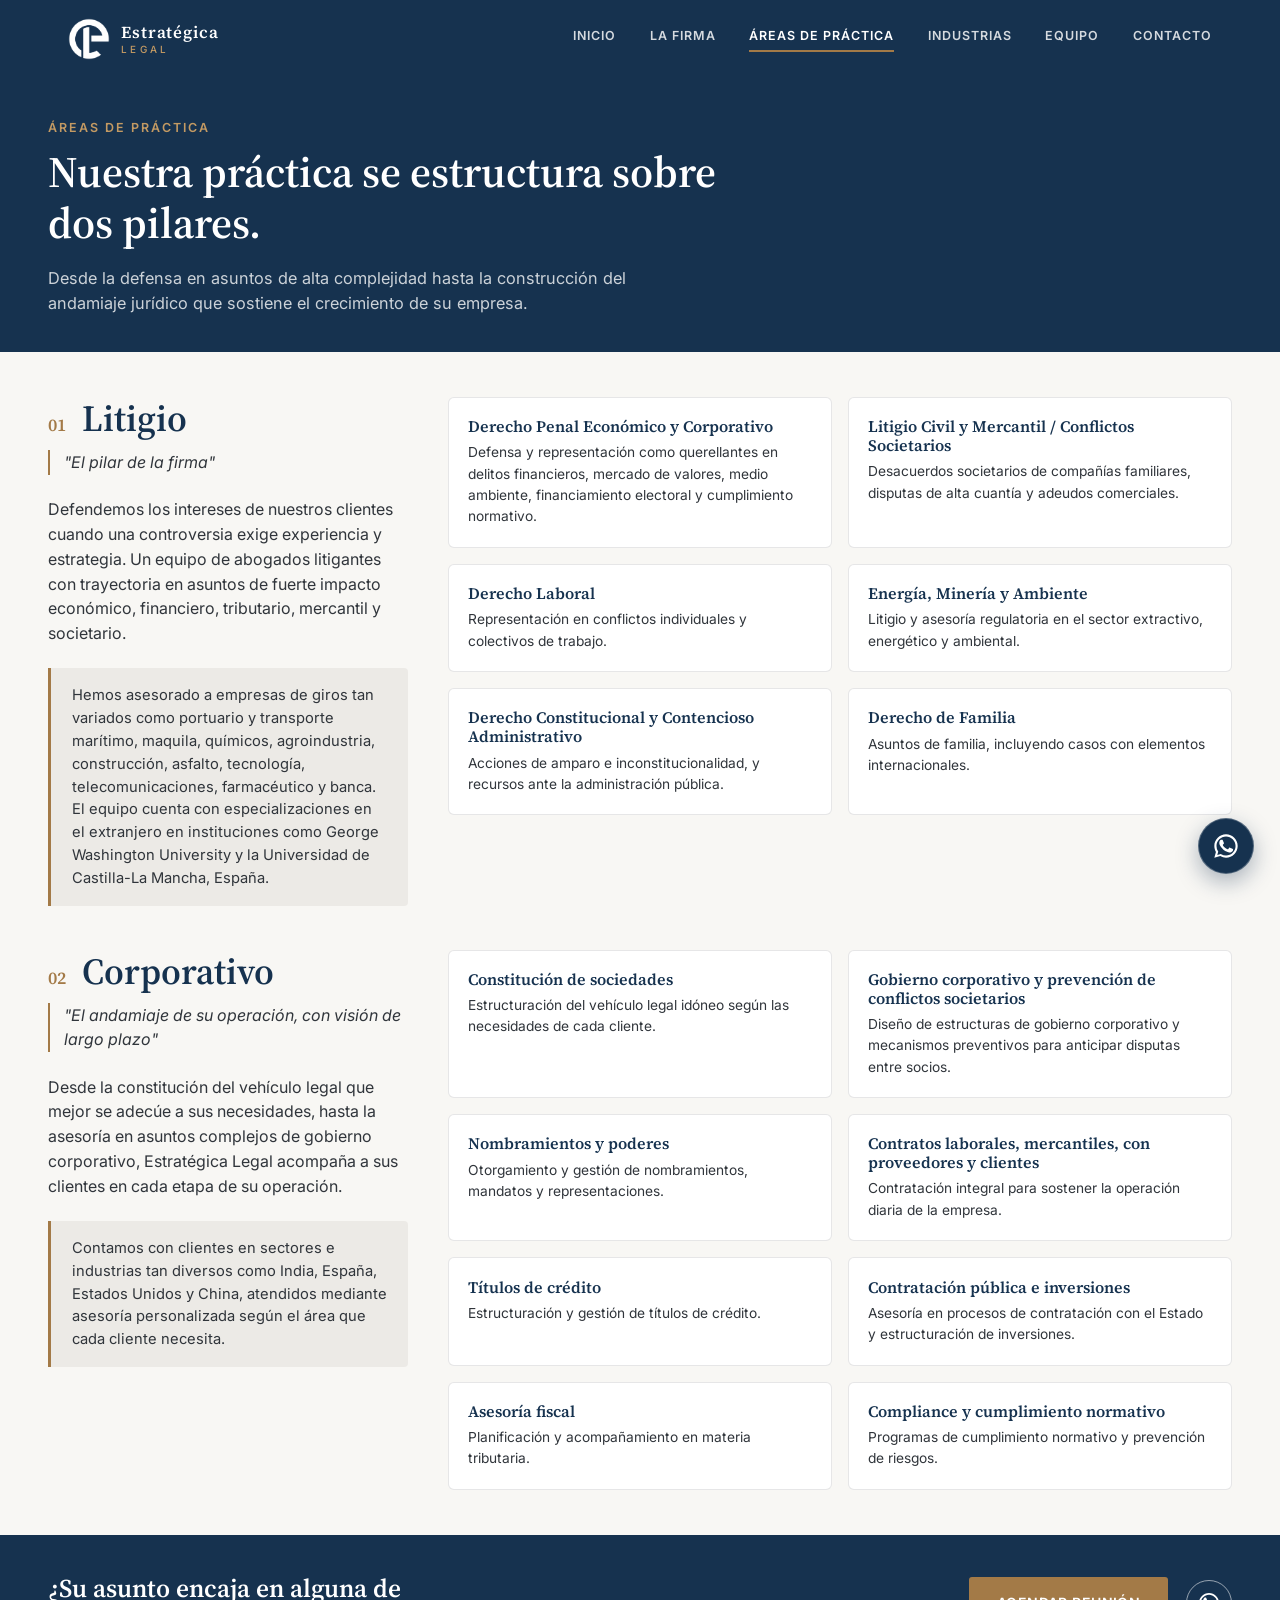
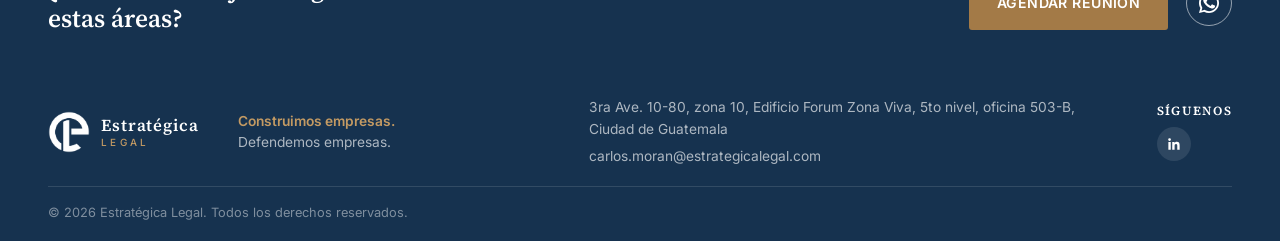
==== commit 7dad0328: "cambio logos y mejora diseño" ====
--- a/areas.html
+++ b/areas.html
@@ -11,12 +11,18 @@
     <meta property="og:description" content="Litigio de alta complejidad y derecho corporativo: los dos pilares de nuestra práctica." />
     <meta property="og:url" content="https://estrategicalegal.com/areas" />
     <meta property="og:type" content="website" />
-    <meta property="og:image" content="https://estrategicalegal.com/img/logo.jpeg" />
+    <meta property="og:image" content="https://estrategicalegal.com/img/og-image.png" />
+    <meta property="og:image:width" content="1200" />
+    <meta property="og:image:height" content="630" />
+    <meta property="og:image:type" content="image/png" />
     <meta property="og:site_name" content="Estratégica Legal" />
     <meta property="og:locale" content="es_GT" />
     <meta name="twitter:card" content="summary_large_image" />
+    <meta name="twitter:image" content="https://estrategicalegal.com/img/og-image.png" />
 
     <link rel="icon" href="/favicon.svg" type="image/svg+xml" />
+    <link rel="icon" type="image/png" sizes="32x32" href="/img/favicon-32.png" />
+    <link rel="apple-touch-icon" href="/img/apple-touch-icon.png" />
     <meta name="theme-color" content="#16324f" />
 
     <link rel="preconnect" href="https://fonts.googleapis.com" />
@@ -53,7 +59,7 @@
       <nav class="site-nav">
         <div class="nav-inner">
           <a class="logo-lockup" href="/">
-            <span class="logo-mark"><img src="/img/logo.jpeg" alt="Estratégica Legal" /></span>
+            <span class="logo-mark"><img src="/img/logo.png" alt="Estratégica Legal" /></span>
             <span class="logo-text"><span class="l1">Estratégica</span><span class="l2">LEGAL</span></span>
           </a>
           <button class="nav-toggle" aria-label="Abrir menú" aria-expanded="false"><span></span><span></span><span></span></button>
@@ -208,7 +214,7 @@
         <div class="footer-inner">
           <div class="footer-brand">
             <a class="logo-lockup" href="/">
-              <span class="logo-mark"><img src="/img/logo.jpeg" alt="Estratégica Legal" /></span>
+              <span class="logo-mark"><img src="/img/logo.png" alt="Estratégica Legal" /></span>
               <span class="logo-text"><span class="l1">Estratégica</span><span class="l2">LEGAL</span></span>
             </a>
           </div>
--- a/css/styles.css
+++ b/css/styles.css
@@ -19,6 +19,7 @@
   --font-body: "Inter", sans-serif;
 
   --container: 1240px;
+  --nav-h: 78px;
 }
 
 *,
@@ -31,6 +32,10 @@
 
 html {
   scroll-behavior: smooth;
+  /* Los anclas (#litigio, #corporativo…) no quedan bajo el header fijo */
+  scroll-padding-top: calc(var(--nav-h) + 14px);
+  -webkit-text-size-adjust: 100%;
+  text-size-adjust: 100%;
 }
 
 body {
@@ -42,6 +47,7 @@
   overflow-x: hidden;
   min-height: 100vh;
   -webkit-font-smoothing: antialiased;
+  -webkit-tap-highlight-color: transparent;
 }
 
 img {
@@ -144,7 +150,7 @@
   display: flex;
   align-items: center;
   justify-content: space-between;
-  height: 78px;
+  height: var(--nav-h);
 }
 .logo-lockup {
   display: flex;
@@ -152,11 +158,8 @@
   gap: 0.7rem;
 }
 .logo-mark {
-  width: 38px;
-  height: 38px;
-  border-radius: 50%;
-  overflow: hidden;
-  background: var(--white);
+  width: 42px;
+  height: 42px;
   flex-shrink: 0;
   display: flex;
   align-items: center;
@@ -165,8 +168,12 @@
 .logo-mark img {
   width: 100%;
   height: 100%;
-  object-fit: cover;
-  transform: scale(1.28);
+  object-fit: contain;
+  display: block;
+  /* El logo entregado es azul institucional sobre transparente; en el header
+     y footer (fondo azul profundo) se recolorea a blanco conservando los
+     contornos transparentes del monograma. */
+  filter: brightness(0) invert(1);
 }
 .logo-text {
   display: flex;
@@ -1219,8 +1226,55 @@
   border-radius: 100px;
 }
 
-/* ─── RESPONSIVE ─── */
+/* ─────────────────────────────────────────────
+   RESPONSIVE
+   >960px  ......... escritorio (diseño completo)
+   ≤960px  ......... tableta: menú hamburguesa + rejillas a 1 col
+   ≤620px  ......... teléfono: tema móvil afinado
+───────────────────────────────────────────── */
+
+/* ===== TABLETA / DESKTOP PEQUEÑO (≤960px) ===== */
 @media (max-width: 960px) {
+  /* Navegación → menú hamburguesa (los 6 enlaces ya no caben en una fila) */
+  .nav-toggle {
+    display: flex;
+  }
+  .nav-menu {
+    position: fixed;
+    top: var(--nav-h);
+    left: 0;
+    right: 0;
+    background: var(--azul-profundo);
+    flex-direction: column;
+    align-items: stretch;
+    gap: 0;
+    padding: 0.25rem clamp(1.25rem, 5vw, 3rem) 1.25rem;
+    transform: translateY(-10px);
+    opacity: 0;
+    pointer-events: none;
+    transition: opacity 0.22s ease, transform 0.22s ease;
+    border-top: 1px solid rgba(255, 255, 255, 0.12);
+    min-height: calc(100dvh - var(--nav-h));
+    max-height: calc(100dvh - var(--nav-h));
+    overflow-y: auto;
+  }
+  .nav-menu.open {
+    opacity: 1;
+    transform: translateY(0);
+    pointer-events: auto;
+  }
+  .nav-menu a {
+    width: 100%;
+    padding: 1rem 0.25rem;
+    font-size: 0.9rem;
+    border-bottom: 1px solid rgba(255, 255, 255, 0.08);
+  }
+  .nav-menu a.active {
+    color: var(--bronce-light);
+    border-bottom-color: rgba(255, 255, 255, 0.08);
+  }
+
+  /* Rejillas principales a una columna */
   .hero-grid,
   .pillars-grid,
   .firma-grid,
@@ -1229,7 +1283,7 @@
   }
   .photo-box {
     height: auto;
-    aspect-ratio: 4 / 3;
+    aspect-ratio: 16 / 10;
     min-height: 0;
   }
   .industries-grid {
@@ -1272,39 +1326,64 @@
   }
   .footer-inner {
     grid-template-columns: 1fr 1fr;
-  }
-}
-
-@media (max-width: 680px) {
-  .nav-toggle {
-    display: flex;
-  }
-  .nav-menu {
-    position: fixed;
-    top: 78px;
-    left: 0;
-    right: 0;
-    background: var(--azul-profundo);
-    flex-direction: column;
-    align-items: flex-start;
-    gap: 0;
-    padding: 0.5rem clamp(1.25rem, 4vw, 3rem) 1rem;
-    transform: translateY(-8px);
-    opacity: 0;
-    pointer-events: none;
-    transition: all 0.2s ease;
-    border-top: 1px solid rgba(255, 255, 255, 0.1);
-  }
-  .nav-menu.open {
-    opacity: 1;
-    transform: translateY(0);
-    pointer-events: auto;
-  }
-  .nav-menu a {
+    gap: 1.75rem 2.5rem;
+  }
+}
+
+/* ===== TELÉFONO (≤620px): tema móvil afinado ===== */
+@media (max-width: 620px) {
+  :root {
+    --nav-h: 64px;
+  }
+
+  /* Ritmo vertical más compacto */
+  .section {
+    padding: 2.4rem clamp(1.1rem, 5vw, 1.5rem);
+  }
+  .page-hero {
+    padding: 2rem clamp(1.1rem, 5vw, 1.5rem) 1.75rem;
+  }
+  .hero {
+    padding: 1.75rem clamp(1.1rem, 5vw, 1.5rem) 2rem;
+  }
+
+  /* Tipografía que respira en pantallas chicas */
+  .hero-copy h1 {
+    font-size: clamp(1.85rem, 8.5vw, 2.35rem);
+    line-height: 1.16;
+  }
+  .page-hero h1 {
+    font-size: clamp(1.7rem, 7.5vw, 2.15rem);
+    line-height: 1.18;
+  }
+  .section-title {
+    font-size: clamp(1.5rem, 6.5vw, 1.95rem);
+    line-height: 1.2;
+  }
+  .pillar-card h3 {
+    font-size: 1.5rem;
+  }
+  .hero-desc {
+    max-width: none;
+  }
+
+  /* El placeholder del hero no domina la pantalla (aún sin foto real) */
+  .photo-box {
+    aspect-ratio: 3 / 2;
+  }
+
+  /* Botones del hero a ancho completo, con zona táctil cómoda */
+  .hero-actions {
+    gap: 0.75rem;
+  }
+  .hero-actions .btn {
     width: 100%;
-    padding: 0.85rem 0;
-    border-bottom: 1px solid rgba(255, 255, 255, 0.08);
-  }
+    justify-content: center;
+    padding-top: 0.95rem;
+    padding-bottom: 0.95rem;
+  }
+
+  /* Industrias, equipo, servicios y perfiles a una columna */
   .industry-strip {
     grid-template-columns: repeat(2, 1fr);
   }
@@ -1319,17 +1398,56 @@
   .industry-detail-grid {
     grid-template-columns: 1fr;
   }
+  .lawyer-specialty-list {
+    grid-template-columns: 1fr;
+  }
+  .pillar-list {
+    grid-template-columns: 1fr;
+  }
+
+  /* CTA inferior apilada, con botones a lo ancho */
+  .cta-bar-inner {
+    flex-direction: column;
+    align-items: stretch;
+    gap: 1.4rem;
+  }
+  .cta-bar-actions {
+    width: 100%;
+  }
+  .cta-bar-actions .btn {
+    flex: 1;
+    justify-content: center;
+  }
+
+  /* Footer a una columna, con aire para no chocar con el botón flotante */
   .footer-inner {
     grid-template-columns: 1fr;
-  }
-  .cta-bar-inner {
-    flex-direction: column;
-    align-items: flex-start;
-  }
-  .lawyer-specialty-list {
-    grid-template-columns: 1fr;
-  }
-  .pillar-list {
-    grid-template-columns: 1fr;
-  }
-}
+    gap: 1.4rem;
+  }
+  .footer-bottom {
+    padding-bottom: 4.5rem;
+  }
+
+  /* Texto largo (correo, dirección) no se sale del borde */
+  .contact-item .value,
+  .footer-col a,
+  .footer-col p {
+    overflow-wrap: anywhere;
+  }
+  .map-wrap,
+  .map-wrap iframe {
+    min-height: 220px;
+  }
+
+  /* Botón flotante de WhatsApp: más discreto y con margen seguro */
+  .whatsapp-float {
+    width: 50px;
+    height: 50px;
+    right: 1rem;
+    bottom: calc(1rem + env(safe-area-inset-bottom, 0px));
+  }
+  .whatsapp-float svg {
+    width: 25px;
+    height: 25px;
+  }
+}
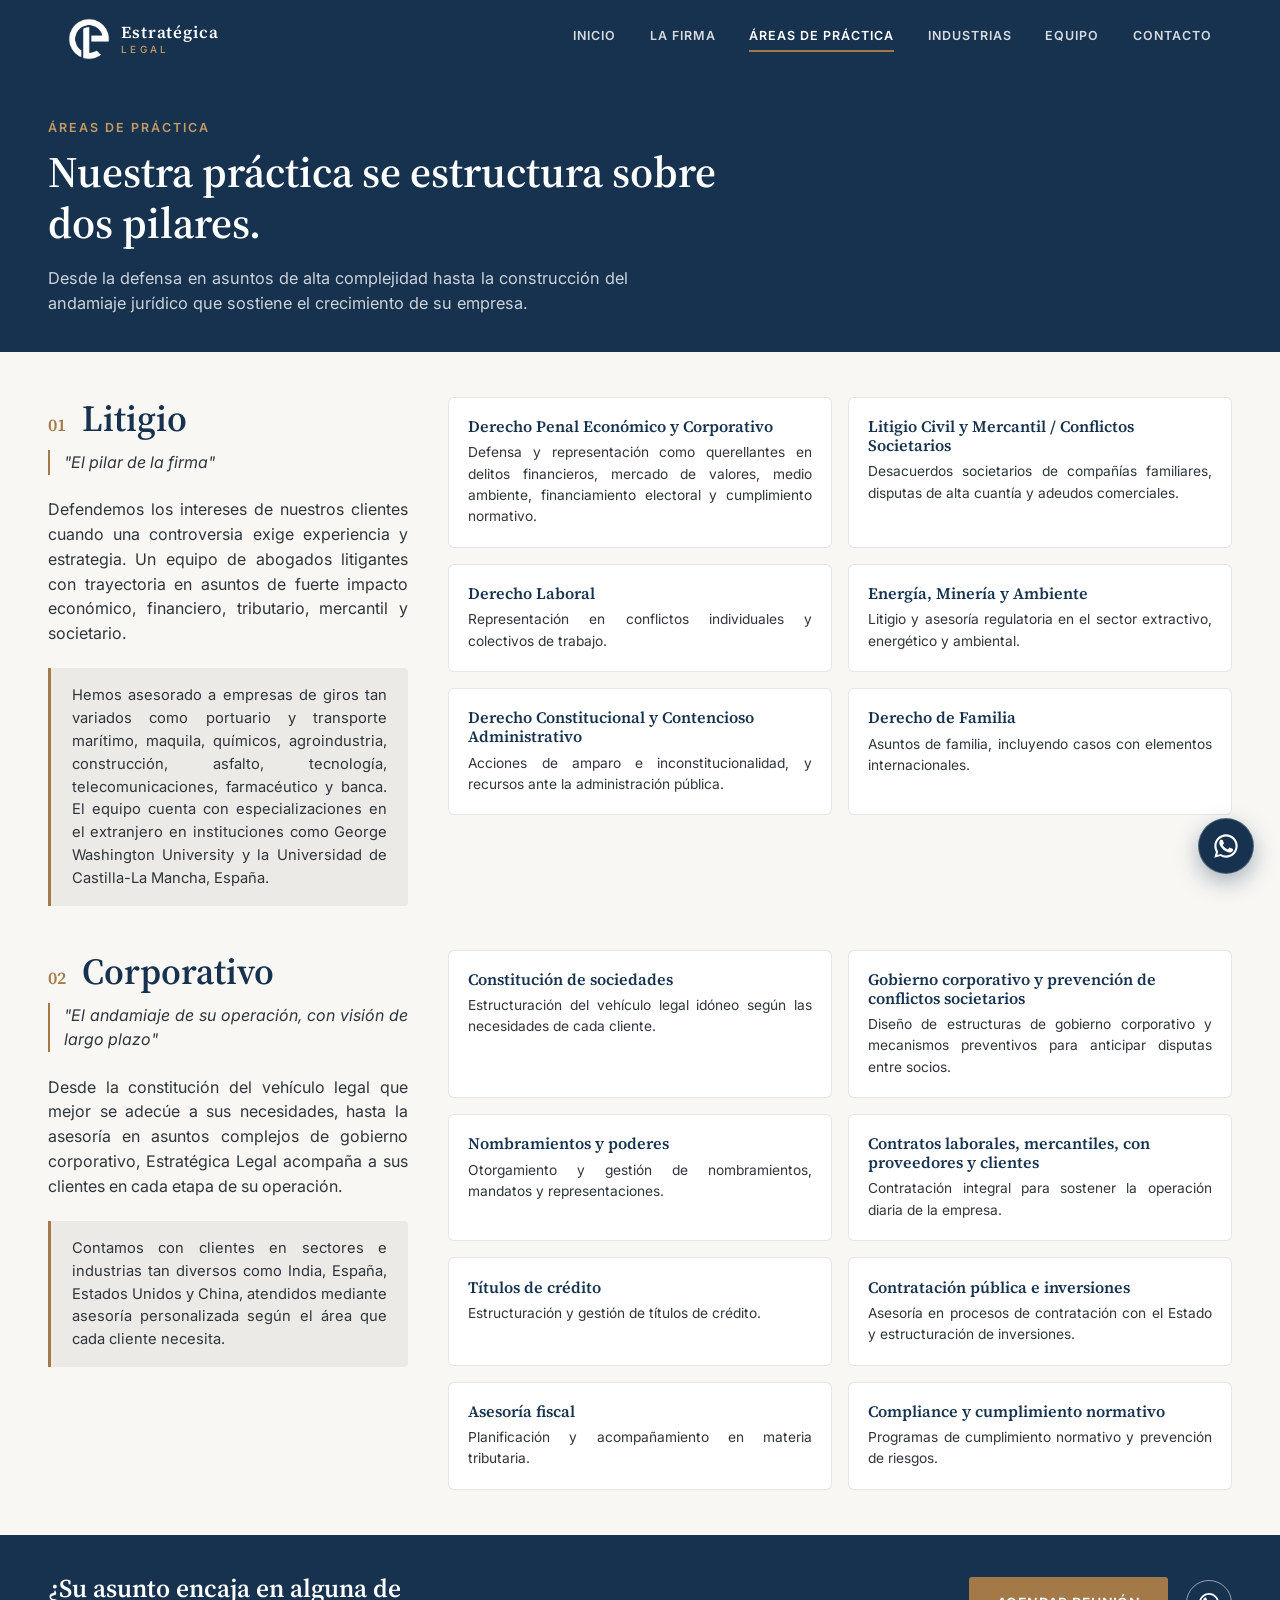
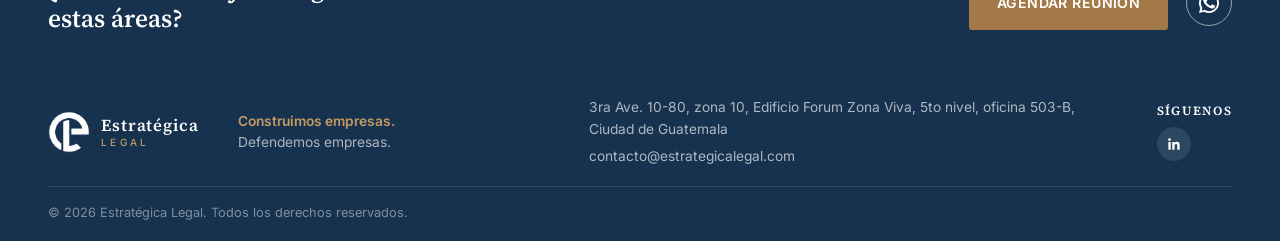
==== commit 961fff64: "fix(email): cambio email de contacto" ====
--- a/areas.html
+++ b/areas.html
@@ -4,24 +4,41 @@
     <meta charset="UTF-8" />
     <meta name="viewport" content="width=device-width, initial-scale=1.0" />
     <title>Áreas de Práctica — Estratégica Legal | Corporativo y Litigio</title>
-    <meta name="description" content="Áreas de práctica de Estratégica Legal: litigio de alta complejidad (penal económico, civil y mercantil, constitucional, laboral, energía) y derecho corporativo (constitución de sociedades, gobierno corporativo, compliance)." />
+    <meta
+      name="description"
+      content="Áreas de práctica de Estratégica Legal: litigio de alta complejidad (penal económico, civil y mercantil, constitucional, laboral, energía) y derecho corporativo (constitución de sociedades, gobierno corporativo, compliance)."
+    />
     <meta name="robots" content="index, follow" />
     <link rel="canonical" href="https://estrategicalegal.com/areas" />
     <meta property="og:title" content="Áreas de Práctica — Estratégica Legal" />
-    <meta property="og:description" content="Litigio de alta complejidad y derecho corporativo: los dos pilares de nuestra práctica." />
+    <meta
+      property="og:description"
+      content="Litigio de alta complejidad y derecho corporativo: los dos pilares de nuestra práctica."
+    />
     <meta property="og:url" content="https://estrategicalegal.com/areas" />
     <meta property="og:type" content="website" />
-    <meta property="og:image" content="https://estrategicalegal.com/img/og-image.png" />
+    <meta
+      property="og:image"
+      content="https://estrategicalegal.com/img/og-image.png"
+    />
     <meta property="og:image:width" content="1200" />
     <meta property="og:image:height" content="630" />
     <meta property="og:image:type" content="image/png" />
     <meta property="og:site_name" content="Estratégica Legal" />
     <meta property="og:locale" content="es_GT" />
     <meta name="twitter:card" content="summary_large_image" />
-    <meta name="twitter:image" content="https://estrategicalegal.com/img/og-image.png" />
+    <meta
+      name="twitter:image"
+      content="https://estrategicalegal.com/img/og-image.png"
+    />
 
     <link rel="icon" href="/favicon.svg" type="image/svg+xml" />
-    <link rel="icon" type="image/png" sizes="32x32" href="/img/favicon-32.png" />
+    <link
+      rel="icon"
+      type="image/png"
+      sizes="32x32"
+      href="/img/favicon-32.png"
+    />
     <link rel="apple-touch-icon" href="/img/apple-touch-icon.png" />
     <meta name="theme-color" content="#16324f" />
 
@@ -41,14 +58,18 @@
         "description": "Firma especializada en litigio estratégico y asesoría corporativa en Guatemala.",
         "url": "https://estrategicalegal.com",
         "logo": "https://estrategicalegal.com/img/logo.jpeg",
-        "email": "carlos.moran@estrategicalegal.com",
+        "email": "contacto@estrategicalegal.com",
         "address": {
           "@type": "PostalAddress",
           "streetAddress": "3ra Ave. 10-80, zona 10, Edificio Forum Zona Viva, oficina 503-B",
           "addressLocality": "Ciudad de Guatemala",
           "addressCountry": "GT"
         },
-        "founder": { "@type": "Person", "name": "Carlos Morán", "jobTitle": "Director" },
+        "founder": {
+          "@type": "Person",
+          "name": "Carlos Morán",
+          "jobTitle": "Director"
+        },
         "knowsLanguage": ["es"]
       }
     </script>
@@ -59,10 +80,21 @@
       <nav class="site-nav">
         <div class="nav-inner">
           <a class="logo-lockup" href="/">
-            <span class="logo-mark"><img src="/img/logo.png" alt="Estratégica Legal" /></span>
-            <span class="logo-text"><span class="l1">Estratégica</span><span class="l2">LEGAL</span></span>
+            <span class="logo-mark"
+              ><img src="/img/logo.png" alt="Estratégica Legal"
+            /></span>
+            <span class="logo-text"
+              ><span class="l1">Estratégica</span
+              ><span class="l2">LEGAL</span></span
+            >
           </a>
-          <button class="nav-toggle" aria-label="Abrir menú" aria-expanded="false"><span></span><span></span><span></span></button>
+          <button
+            class="nav-toggle"
+            aria-label="Abrir menú"
+            aria-expanded="false"
+          >
+            <span></span><span></span><span></span>
+          </button>
           <div class="nav-menu">
             <a href="/">Inicio</a>
             <a href="/la-firma">La Firma</a>
@@ -98,43 +130,62 @@
             <div class="area-motto">"El pilar de la firma"</div>
             <p class="area-lead">
               Defendemos los intereses de nuestros clientes cuando una
-              controversia exige experiencia y estrategia. Un equipo de
-              abogados litigantes con trayectoria en asuntos de fuerte impacto
-              económico, financiero, tributario, mercantil y societario.
+              controversia exige experiencia y estrategia. Un equipo de abogados
+              litigantes con trayectoria en asuntos de fuerte impacto económico,
+              financiero, tributario, mercantil y societario.
             </p>
             <p class="area-note">
-              Hemos asesorado a empresas de giros tan variados como portuario
-              y transporte marítimo, maquila, químicos, agroindustria,
+              Hemos asesorado a empresas de giros tan variados como portuario y
+              transporte marítimo, maquila, químicos, agroindustria,
               construcción, asfalto, tecnología, telecomunicaciones,
-              farmacéutico y banca. El equipo cuenta con especializaciones en
-              el extranjero en instituciones como George Washington University
-              y la Universidad de Castilla-La Mancha, España.
+              farmacéutico y banca. El equipo cuenta con especializaciones en el
+              extranjero en instituciones como George Washington University y la
+              Universidad de Castilla-La Mancha, España.
             </p>
           </div>
           <div class="svc-grid">
             <div class="svc-card">
               <h3>Derecho Penal Económico y Corporativo</h3>
-              <p>Defensa y representación como querellantes en delitos financieros, mercado de valores, medio ambiente, financiamiento electoral y cumplimiento normativo.</p>
+              <p>
+                Defensa y representación como querellantes en delitos
+                financieros, mercado de valores, medio ambiente, financiamiento
+                electoral y cumplimiento normativo.
+              </p>
             </div>
             <div class="svc-card">
               <h3>Litigio Civil y Mercantil / Conflictos Societarios</h3>
-              <p>Desacuerdos societarios de compañías familiares, disputas de alta cuantía y adeudos comerciales.</p>
+              <p>
+                Desacuerdos societarios de compañías familiares, disputas de
+                alta cuantía y adeudos comerciales.
+              </p>
             </div>
             <div class="svc-card">
               <h3>Derecho Laboral</h3>
-              <p>Representación en conflictos individuales y colectivos de trabajo.</p>
+              <p>
+                Representación en conflictos individuales y colectivos de
+                trabajo.
+              </p>
             </div>
             <div class="svc-card">
               <h3>Energía, Minería y Ambiente</h3>
-              <p>Litigio y asesoría regulatoria en el sector extractivo, energético y ambiental.</p>
+              <p>
+                Litigio y asesoría regulatoria en el sector extractivo,
+                energético y ambiental.
+              </p>
             </div>
             <div class="svc-card">
               <h3>Derecho Constitucional y Contencioso Administrativo</h3>
-              <p>Acciones de amparo e inconstitucionalidad, y recursos ante la administración pública.</p>
+              <p>
+                Acciones de amparo e inconstitucionalidad, y recursos ante la
+                administración pública.
+              </p>
             </div>
             <div class="svc-card">
               <h3>Derecho de Familia</h3>
-              <p>Asuntos de familia, incluyendo casos con elementos internacionales.</p>
+              <p>
+                Asuntos de familia, incluyendo casos con elementos
+                internacionales.
+              </p>
             </div>
           </div>
         </div>
@@ -146,35 +197,53 @@
               <span class="num">02</span>
               <h2>Corporativo</h2>
             </div>
-            <div class="area-motto">"El andamiaje de su operación, con visión de largo plazo"</div>
+            <div class="area-motto">
+              "El andamiaje de su operación, con visión de largo plazo"
+            </div>
             <p class="area-lead">
-              Desde la constitución del vehículo legal que mejor se adecúe a
-              sus necesidades, hasta la asesoría en asuntos complejos de
-              gobierno corporativo, Estratégica Legal acompaña a sus clientes
-              en cada etapa de su operación.
+              Desde la constitución del vehículo legal que mejor se adecúe a sus
+              necesidades, hasta la asesoría en asuntos complejos de gobierno
+              corporativo, Estratégica Legal acompaña a sus clientes en cada
+              etapa de su operación.
             </p>
             <p class="area-note">
               Contamos con clientes en sectores e industrias tan diversos como
-              India, España, Estados Unidos y China, atendidos mediante
-              asesoría personalizada según el área que cada cliente necesita.
+              India, España, Estados Unidos y China, atendidos mediante asesoría
+              personalizada según el área que cada cliente necesita.
             </p>
           </div>
           <div class="svc-grid">
             <div class="svc-card">
               <h3>Constitución de sociedades</h3>
-              <p>Estructuración del vehículo legal idóneo según las necesidades de cada cliente.</p>
-            </div>
-            <div class="svc-card">
-              <h3>Gobierno corporativo y prevención de conflictos societarios</h3>
-              <p>Diseño de estructuras de gobierno corporativo y mecanismos preventivos para anticipar disputas entre socios.</p>
+              <p>
+                Estructuración del vehículo legal idóneo según las necesidades
+                de cada cliente.
+              </p>
+            </div>
+            <div class="svc-card">
+              <h3>
+                Gobierno corporativo y prevención de conflictos societarios
+              </h3>
+              <p>
+                Diseño de estructuras de gobierno corporativo y mecanismos
+                preventivos para anticipar disputas entre socios.
+              </p>
             </div>
             <div class="svc-card">
               <h3>Nombramientos y poderes</h3>
-              <p>Otorgamiento y gestión de nombramientos, mandatos y representaciones.</p>
-            </div>
-            <div class="svc-card">
-              <h3>Contratos laborales, mercantiles, con proveedores y clientes</h3>
-              <p>Contratación integral para sostener la operación diaria de la empresa.</p>
+              <p>
+                Otorgamiento y gestión de nombramientos, mandatos y
+                representaciones.
+              </p>
+            </div>
+            <div class="svc-card">
+              <h3>
+                Contratos laborales, mercantiles, con proveedores y clientes
+              </h3>
+              <p>
+                Contratación integral para sostener la operación diaria de la
+                empresa.
+              </p>
             </div>
             <div class="svc-card">
               <h3>Títulos de crédito</h3>
@@ -182,7 +251,10 @@
             </div>
             <div class="svc-card">
               <h3>Contratación pública e inversiones</h3>
-              <p>Asesoría en procesos de contratación con el Estado y estructuración de inversiones.</p>
+              <p>
+                Asesoría en procesos de contratación con el Estado y
+                estructuración de inversiones.
+              </p>
             </div>
             <div class="svc-card">
               <h3>Asesoría fiscal</h3>
@@ -190,7 +262,9 @@
             </div>
             <div class="svc-card">
               <h3>Compliance y cumplimiento normativo</h3>
-              <p>Programas de cumplimiento normativo y prevención de riesgos.</p>
+              <p>
+                Programas de cumplimiento normativo y prevención de riesgos.
+              </p>
             </div>
           </div>
         </div>
@@ -202,8 +276,21 @@
           <h2>¿Su asunto encaja en alguna de estas áreas?</h2>
           <div class="cta-bar-actions">
             <a class="btn btn-primary" href="/contacto">Agendar reunión</a>
-            <a class="whatsapp-inline" href="https://wa.me/50241548188" target="_blank" rel="noopener" aria-label="Escribir por WhatsApp">
-              <svg viewBox="0 0 24 24"><path d="M17.47 14.38c-.29-.15-1.72-.85-1.99-.94-.27-.1-.46-.15-.66.15-.2.29-.76.94-.93 1.13-.17.2-.34.22-.63.07-.29-.15-1.22-.45-2.32-1.43-.86-.77-1.44-1.72-1.61-2.01-.17-.29-.02-.45.13-.6.13-.13.29-.34.44-.51.15-.17.2-.29.29-.49.1-.2.05-.37-.02-.51-.07-.15-.66-1.58-.9-2.17-.24-.57-.48-.5-.66-.5-.17-.01-.37-.01-.56-.01s-.51.07-.78.37c-.27.29-1.02 1-1.02 2.43 0 1.43 1.04 2.82 1.19 3.01.15.2 2.05 3.13 4.97 4.39.69.3 1.24.48 1.66.61.7.22 1.33.19 1.84.11.56-.08 1.72-.7 1.96-1.38.24-.68.24-1.26.17-1.38-.07-.13-.26-.2-.55-.35z"/><path d="M12.02 2C6.5 2 2 6.48 2 12c0 1.85.5 3.58 1.36 5.07L2 22l5.08-1.33A9.96 9.96 0 0012.02 22c5.52 0 10-4.48 10-10s-4.48-10-10-10zm0 18.18a8.14 8.14 0 01-4.15-1.14l-.3-.18-3.02.79.81-2.94-.2-.31A8.16 8.16 0 013.85 12c0-4.5 3.67-8.17 8.17-8.17S20.19 7.5 20.19 12s-3.67 8.18-8.17 8.18z"/></svg>
+            <a
+              class="whatsapp-inline"
+              href="https://wa.me/50241548188"
+              target="_blank"
+              rel="noopener"
+              aria-label="Escribir por WhatsApp"
+            >
+              <svg viewBox="0 0 24 24">
+                <path
+                  d="M17.47 14.38c-.29-.15-1.72-.85-1.99-.94-.27-.1-.46-.15-.66.15-.2.29-.76.94-.93 1.13-.17.2-.34.22-.63.07-.29-.15-1.22-.45-2.32-1.43-.86-.77-1.44-1.72-1.61-2.01-.17-.29-.02-.45.13-.6.13-.13.29-.34.44-.51.15-.17.2-.29.29-.49.1-.2.05-.37-.02-.51-.07-.15-.66-1.58-.9-2.17-.24-.57-.48-.5-.66-.5-.17-.01-.37-.01-.56-.01s-.51.07-.78.37c-.27.29-1.02 1-1.02 2.43 0 1.43 1.04 2.82 1.19 3.01.15.2 2.05 3.13 4.97 4.39.69.3 1.24.48 1.66.61.7.22 1.33.19 1.84.11.56-.08 1.72-.7 1.96-1.38.24-.68.24-1.26.17-1.38-.07-.13-.26-.2-.55-.35z"
+                />
+                <path
+                  d="M12.02 2C6.5 2 2 6.48 2 12c0 1.85.5 3.58 1.36 5.07L2 22l5.08-1.33A9.96 9.96 0 0012.02 22c5.52 0 10-4.48 10-10s-4.48-10-10-10zm0 18.18a8.14 8.14 0 01-4.15-1.14l-.3-.18-3.02.79.81-2.94-.2-.31A8.16 8.16 0 013.85 12c0-4.5 3.67-8.17 8.17-8.17S20.19 7.5 20.19 12s-3.67 8.18-8.17 8.18z"
+                />
+              </svg>
             </a>
           </div>
         </div>
@@ -214,32 +301,65 @@
         <div class="footer-inner">
           <div class="footer-brand">
             <a class="logo-lockup" href="/">
-              <span class="logo-mark"><img src="/img/logo.png" alt="Estratégica Legal" /></span>
-              <span class="logo-text"><span class="l1">Estratégica</span><span class="l2">LEGAL</span></span>
+              <span class="logo-mark"
+                ><img src="/img/logo.png" alt="Estratégica Legal"
+              /></span>
+              <span class="logo-text"
+                ><span class="l1">Estratégica</span
+                ><span class="l2">LEGAL</span></span
+              >
             </a>
           </div>
           <div class="footer-col">
-            <p class="footer-tagline"><strong>Construimos empresas.</strong>Defendemos empresas.</p>
+            <p class="footer-tagline">
+              <strong>Construimos empresas.</strong>Defendemos empresas.
+            </p>
           </div>
           <div class="footer-col">
-            <p>3ra Ave. 10-80, zona 10, Edificio Forum Zona Viva, 5to nivel, oficina 503-B, Ciudad de Guatemala</p>
-            <a href="mailto:carlos.moran@estrategicalegal.com">carlos.moran@estrategicalegal.com</a>
+            <p>
+              3ra Ave. 10-80, zona 10, Edificio Forum Zona Viva, 5to nivel,
+              oficina 503-B, Ciudad de Guatemala
+            </p>
+            <a href="mailto:contacto@estrategicalegal.com"
+              >contacto@estrategicalegal.com</a
+            >
           </div>
           <div class="footer-col">
             <h4>Síguenos</h4>
             <div class="footer-social">
-              <a href="#" aria-label="LinkedIn"><svg viewBox="0 0 24 24"><path d="M20.45 20.45h-3.55v-5.57c0-1.33-.02-3.04-1.85-3.04-1.86 0-2.15 1.45-2.15 2.94v5.67H9.35V9h3.41v1.56h.05c.48-.9 1.64-1.85 3.37-1.85 3.6 0 4.27 2.37 4.27 5.46v6.28zM5.34 7.43a2.06 2.06 0 110-4.12 2.06 2.06 0 010 4.12zM7.12 20.45H3.56V9h3.56v11.45z"/></svg></a>
+              <a href="#" aria-label="LinkedIn"
+                ><svg viewBox="0 0 24 24">
+                  <path
+                    d="M20.45 20.45h-3.55v-5.57c0-1.33-.02-3.04-1.85-3.04-1.86 0-2.15 1.45-2.15 2.94v5.67H9.35V9h3.41v1.56h.05c.48-.9 1.64-1.85 3.37-1.85 3.6 0 4.27 2.37 4.27 5.46v6.28zM5.34 7.43a2.06 2.06 0 110-4.12 2.06 2.06 0 010 4.12zM7.12 20.45H3.56V9h3.56v11.45z"
+                  /></svg
+              ></a>
             </div>
           </div>
         </div>
         <div class="footer-bottom">
-          <span>© <span id="year">2026</span> Estratégica Legal. Todos los derechos reservados.</span>
+          <span
+            >© <span id="year">2026</span> Estratégica Legal. Todos los derechos
+            reservados.</span
+          >
         </div>
       </footer>
     </div>
 
-    <a class="whatsapp-float" href="https://wa.me/50241548188" target="_blank" rel="noopener" aria-label="Chatear por WhatsApp">
-      <svg viewBox="0 0 24 24"><path d="M17.47 14.38c-.29-.15-1.72-.85-1.99-.94-.27-.1-.46-.15-.66.15-.2.29-.76.94-.93 1.13-.17.2-.34.22-.63.07-.29-.15-1.22-.45-2.32-1.43-.86-.77-1.44-1.72-1.61-2.01-.17-.29-.02-.45.13-.6.13-.13.29-.34.44-.51.15-.17.2-.29.29-.49.1-.2.05-.37-.02-.51-.07-.15-.66-1.58-.9-2.17-.24-.57-.48-.5-.66-.5-.17-.01-.37-.01-.56-.01s-.51.07-.78.37c-.27.29-1.02 1-1.02 2.43 0 1.43 1.04 2.82 1.19 3.01.15.2 2.05 3.13 4.97 4.39.69.3 1.24.48 1.66.61.7.22 1.33.19 1.84.11.56-.08 1.72-.7 1.96-1.38.24-.68.24-1.26.17-1.38-.07-.13-.26-.2-.55-.35z"/><path d="M12.02 2C6.5 2 2 6.48 2 12c0 1.85.5 3.58 1.36 5.07L2 22l5.08-1.33A9.96 9.96 0 0012.02 22c5.52 0 10-4.48 10-10s-4.48-10-10-10zm0 18.18a8.14 8.14 0 01-4.15-1.14l-.3-.18-3.02.79.81-2.94-.2-.31A8.16 8.16 0 013.85 12c0-4.5 3.67-8.17 8.17-8.17S20.19 7.5 20.19 12s-3.67 8.18-8.17 8.18z"/></svg>
+    <a
+      class="whatsapp-float"
+      href="https://wa.me/50241548188"
+      target="_blank"
+      rel="noopener"
+      aria-label="Chatear por WhatsApp"
+    >
+      <svg viewBox="0 0 24 24">
+        <path
+          d="M17.47 14.38c-.29-.15-1.72-.85-1.99-.94-.27-.1-.46-.15-.66.15-.2.29-.76.94-.93 1.13-.17.2-.34.22-.63.07-.29-.15-1.22-.45-2.32-1.43-.86-.77-1.44-1.72-1.61-2.01-.17-.29-.02-.45.13-.6.13-.13.29-.34.44-.51.15-.17.2-.29.29-.49.1-.2.05-.37-.02-.51-.07-.15-.66-1.58-.9-2.17-.24-.57-.48-.5-.66-.5-.17-.01-.37-.01-.56-.01s-.51.07-.78.37c-.27.29-1.02 1-1.02 2.43 0 1.43 1.04 2.82 1.19 3.01.15.2 2.05 3.13 4.97 4.39.69.3 1.24.48 1.66.61.7.22 1.33.19 1.84.11.56-.08 1.72-.7 1.96-1.38.24-.68.24-1.26.17-1.38-.07-.13-.26-.2-.55-.35z"
+        />
+        <path
+          d="M12.02 2C6.5 2 2 6.48 2 12c0 1.85.5 3.58 1.36 5.07L2 22l5.08-1.33A9.96 9.96 0 0012.02 22c5.52 0 10-4.48 10-10s-4.48-10-10-10zm0 18.18a8.14 8.14 0 01-4.15-1.14l-.3-.18-3.02.79.81-2.94-.2-.31A8.16 8.16 0 013.85 12c0-4.5 3.67-8.17 8.17-8.17S20.19 7.5 20.19 12s-3.67 8.18-8.17 8.18z"
+        />
+      </svg>
     </a>
 
     <script src="/js/main.js"></script>
--- a/css/styles.css
+++ b/css/styles.css
@@ -1227,11 +1227,58 @@
 }
 
 /* ─────────────────────────────────────────────
+   JUSTIFICADO DE TEXTO (todos los anchos)
+   El cuerpo de texto va justificado en cualquier dispositivo —teléfono,
+   tablet, iPad horizontal, laptop y escritorio— para un bloque parejo y
+   ordenado. El guionado automático (lang="es") evita los "ríos" de
+   espacios. Solo aplica a párrafos: los títulos grandes en serif quedan
+   alineados a la izquierda a propósito.
+───────────────────────────────────────────── */
+.hero-desc,
+.page-hero p,
+.section-sub,
+.industries-intro,
+.firma-lead,
+.firma-body p,
+.pillar-motto,
+.area-lead,
+.area-motto,
+.area-note,
+.svc-card p,
+.industry-card p,
+.lawyer-body p,
+.lawyer-body .intro,
+.team-card.lead .team-body p {
+  text-align: justify;
+  -webkit-hyphens: auto;
+  hyphens: auto;
+}
+
+/* ─────────────────────────────────────────────
    RESPONSIVE
    >960px  ......... escritorio (diseño completo)
    ≤960px  ......... tableta: menú hamburguesa + rejillas a 1 col
    ≤620px  ......... teléfono: tema móvil afinado
 ───────────────────────────────────────────── */
+
+/* ===== TABLET HORIZONTAL / LAPTOP PEQUEÑA (≤1200px) =====
+   En este rango sigue activo el diseño de escritorio, pero la tira de 8
+   industrias en una sola fila queda demasiado apretada (p. ej. iPad 11"
+   en horizontal) y las etiquetas largas se cortan. Se reacomoda: intro
+   arriba y la tira en 4 columnas, de modo que nunca se desborde. */
+@media (max-width: 1200px) {
+  .industries-grid {
+    grid-template-columns: 1fr;
+    gap: 1.6rem;
+  }
+  .industry-strip {
+    grid-template-columns: repeat(4, 1fr);
+    gap: 1.6rem 0;
+  }
+  .industry-item:nth-child(4n + 1) {
+    border-left: none;
+  }
+}
 
 /* ===== TABLETA / DESKTOP PEQUEÑO (≤960px) ===== */
 @media (max-width: 960px) {
@@ -1281,10 +1328,21 @@
   .contact-grid {
     grid-template-columns: 1fr;
   }
+  /* Sin foto real, el bloque de marca no debe ser una caja grande y vacía
+     en tablet ni teléfono: se ocultan los marcadores de desarrollo y
+     colapsa a una franja compacta con el lema. */
   .photo-box {
     height: auto;
-    aspect-ratio: 16 / 10;
+    aspect-ratio: auto;
     min-height: 0;
+  }
+  .photo-placeholder-tag,
+  .photo-icon {
+    display: none;
+  }
+  .photo-caption {
+    padding: 1.5rem 1.7rem;
+    background: linear-gradient(150deg, var(--azul-institucional) 0%, var(--azul-profundo) 100%);
   }
   .industries-grid {
     grid-template-columns: 1fr;
@@ -1367,9 +1425,27 @@
     max-width: none;
   }
 
-  /* El placeholder del hero no domina la pantalla (aún sin foto real) */
-  .photo-box {
-    aspect-ratio: 3 / 2;
+  /* La cita destacada de "La Firma" no debe competir con el título:
+     tamaño proporcionado a la pantalla del teléfono */
+  .firma-lead {
+    font-size: 1.15rem;
+    line-height: 1.5;
+  }
+  .tagline-block {
+    margin-top: 1.4rem;
+    padding-top: 1.4rem;
+  }
+  .tagline-block .line {
+    font-size: 1.15rem;
+  }
+
+  /* La franja de marca (colapsada ya en ≤960) usa un lema algo más
+     contenido en teléfono */
+  .photo-caption {
+    padding: 1.4rem 1.5rem;
+  }
+  .photo-caption .line {
+    font-size: 1.2rem;
   }
 
   /* Botones del hero a ancho completo, con zona táctil cómoda */
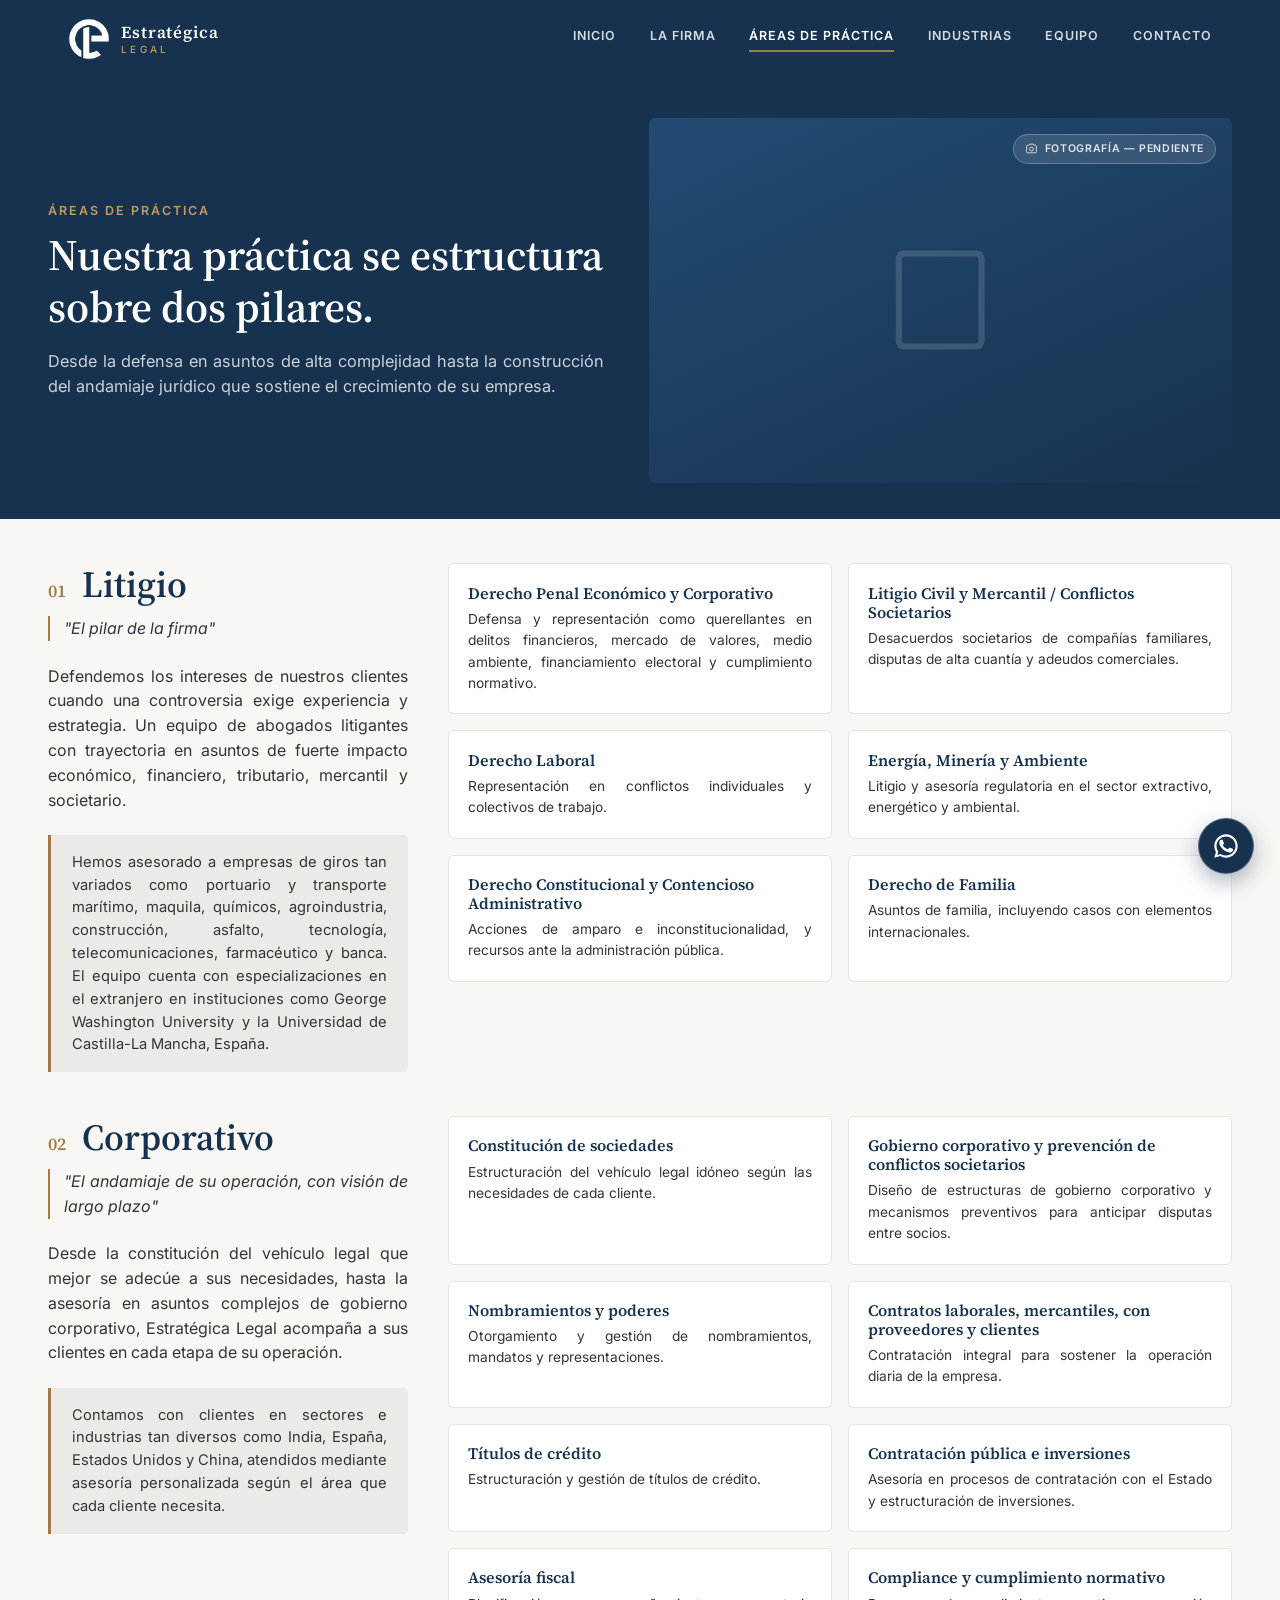
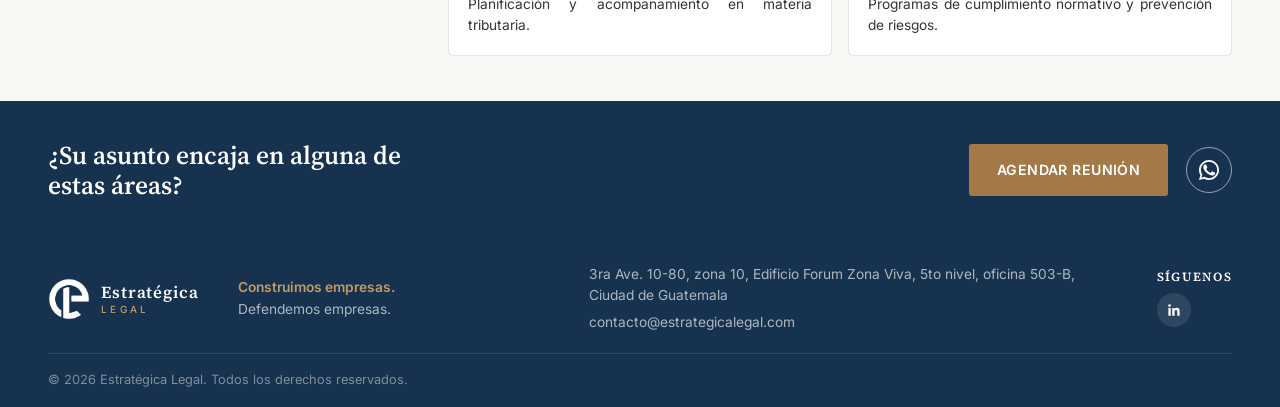
==== commit 502106c8: "cambio imagenes" ====
--- a/areas.html
+++ b/areas.html
@@ -107,15 +107,54 @@
       </nav>
 
       <!-- PAGE HERO -->
-      <header class="page-hero">
+      <header class="page-hero with-photo">
         <div class="page-hero-inner">
-          <div class="eyebrow">Áreas de práctica</div>
-          <h1>Nuestra práctica se estructura sobre dos pilares.</h1>
-          <p>
-            Desde la defensa en asuntos de alta complejidad hasta la
-            construcción del andamiaje jurídico que sostiene el crecimiento de
-            su empresa.
-          </p>
+          <div class="page-hero-copy">
+            <div class="eyebrow">Áreas de práctica</div>
+            <h1>Nuestra práctica se estructura sobre dos pilares.</h1>
+            <p>
+              Desde la defensa en asuntos de alta complejidad hasta la
+              construcción del andamiaje jurídico que sostiene el crecimiento de
+              su empresa.
+            </p>
+          </div>
+          <!-- Pendiente: foto de sala de juntas. Al reemplazar, usar el mismo
+               patrón de /la-firma (div.page-hero-photo.has-photo > img). -->
+          <div class="page-hero-photo">
+            <div class="photo-placeholder-tag">
+              <svg
+                viewBox="0 0 24 24"
+                fill="none"
+                stroke="currentColor"
+                stroke-width="1.6"
+              >
+                <path
+                  d="M3 8a2 2 0 012-2h2l1.5-2h7L17 6h2a2 2 0 012 2v10a2 2 0 01-2 2H5a2 2 0 01-2-2V8z"
+                />
+                <circle cx="12" cy="13" r="3.5" />
+              </svg>
+              Fotografía — pendiente
+            </div>
+            <div class="photo-icon">
+              <svg
+                viewBox="0 0 24 24"
+                fill="none"
+                stroke="currentColor"
+                stroke-width="1.2"
+              >
+                <rect x="4" y="3" width="16" height="18" rx="1" />
+                <line x1="8" y1="7" x2="8" y2="7.01" />
+                <line x1="12" y1="7" x2="12" y2="7.01" />
+                <line x1="16" y1="7" x2="16" y2="7.01" />
+                <line x1="8" y1="11" x2="8" y2="11.01" />
+                <line x1="12" y1="11" x2="12" y2="11.01" />
+                <line x1="16" y1="11" x2="16" y2="11.01" />
+                <line x1="8" y1="15" x2="8" y2="15.01" />
+                <line x1="12" y1="15" x2="12" y2="15.01" />
+                <line x1="16" y1="15" x2="16" y2="15.01" />
+              </svg>
+            </div>
+          </div>
         </div>
       </header>
 
--- a/css/styles.css
+++ b/css/styles.css
@@ -261,6 +261,33 @@
   font-size: 1.02rem;
 }
 
+/* Variante con fotografía: texto a la izquierda, imagen a la derecha */
+.page-hero.with-photo .page-hero-inner {
+  display: grid;
+  grid-template-columns: 1fr 1.05fr;
+  gap: clamp(1.5rem, 3.5vw, 3rem);
+  align-items: center;
+}
+.page-hero-photo {
+  position: relative;
+  border-radius: 6px;
+  overflow: hidden;
+  aspect-ratio: 16 / 10;
+  background: linear-gradient(
+    155deg,
+    var(--azul-institucional) 0%,
+    var(--azul-profundo) 100%
+  );
+}
+.page-hero-photo img {
+  position: absolute;
+  inset: 0;
+  width: 100%;
+  height: 100%;
+  object-fit: cover;
+  display: block;
+}
+
 .eyebrow {
   font-size: 0.78rem;
   font-weight: 600;
@@ -318,6 +345,15 @@
 .photo-box.short {
   aspect-ratio: 16 / 10;
 }
+/* Hero del home con fotografía real */
+.photo-box.has-photo img {
+  position: absolute;
+  inset: 0;
+  width: 100%;
+  height: 100%;
+  object-fit: cover;
+  display: block;
+}
 .photo-placeholder-tag {
   position: absolute;
   top: 1rem;
@@ -617,10 +653,23 @@
   align-items: center;
   justify-content: center;
   position: relative;
-}
+  overflow: hidden;
+}
+/* Retratos: encuadre hacia la parte superior para dejar visible el rostro */
+.team-photo img {
+  position: absolute;
+  inset: 0;
+  width: 100%;
+  height: 100%;
+  object-fit: cover;
+  object-position: center top;
+  display: block;
+}
+/* Tarjeta destacada (La Firma): se conserva la misma proporción 4/3 de las
+   tarjetas del grid para que el retrato no quede recortado en exceso. */
 .team-card.lead .team-photo {
-  width: 42%;
-  aspect-ratio: auto;
+  width: 32%;
+  aspect-ratio: 4 / 3;
 }
 .team-initials {
   font-family: var(--font-heading);
@@ -1006,6 +1055,17 @@
   align-items: center;
   justify-content: center;
   margin-bottom: 1.3rem;
+  position: relative;
+  overflow: hidden;
+}
+.avatar-xl img {
+  position: absolute;
+  inset: 0;
+  width: 100%;
+  height: 100%;
+  object-fit: cover;
+  object-position: center top;
+  display: block;
 }
 .avatar-xl .team-initials {
   font-size: 3.4rem;
@@ -1325,8 +1385,12 @@
   .hero-grid,
   .pillars-grid,
   .firma-grid,
-  .contact-grid {
+  .contact-grid,
+  .page-hero.with-photo .page-hero-inner {
     grid-template-columns: 1fr;
+  }
+  .page-hero-photo {
+    aspect-ratio: 16 / 9;
   }
   /* Sin foto real, el bloque de marca no debe ser una caja grande y vacía
      en tablet ni teléfono: se ocultan los marcadores de desarrollo y
@@ -1425,6 +1489,18 @@
     max-width: none;
   }
 
+  /* ── En móvil SOLO se ven las fotografías del equipo ──
+     Se ocultan las fotos grupales / de ambiente (hero del home y los heroes
+     interiores de La Firma y Áreas). Los retratos del equipo
+     (.team-photo y .avatar-xl) permanecen visibles. */
+  .photo-box,
+  .page-hero-photo {
+    display: none;
+  }
+  .page-hero.with-photo .page-hero-inner {
+    gap: 0;
+  }
+
   /* La cita destacada de "La Firma" no debe competir con el título:
      tamaño proporcionado a la pantalla del teléfono */
   .firma-lead {
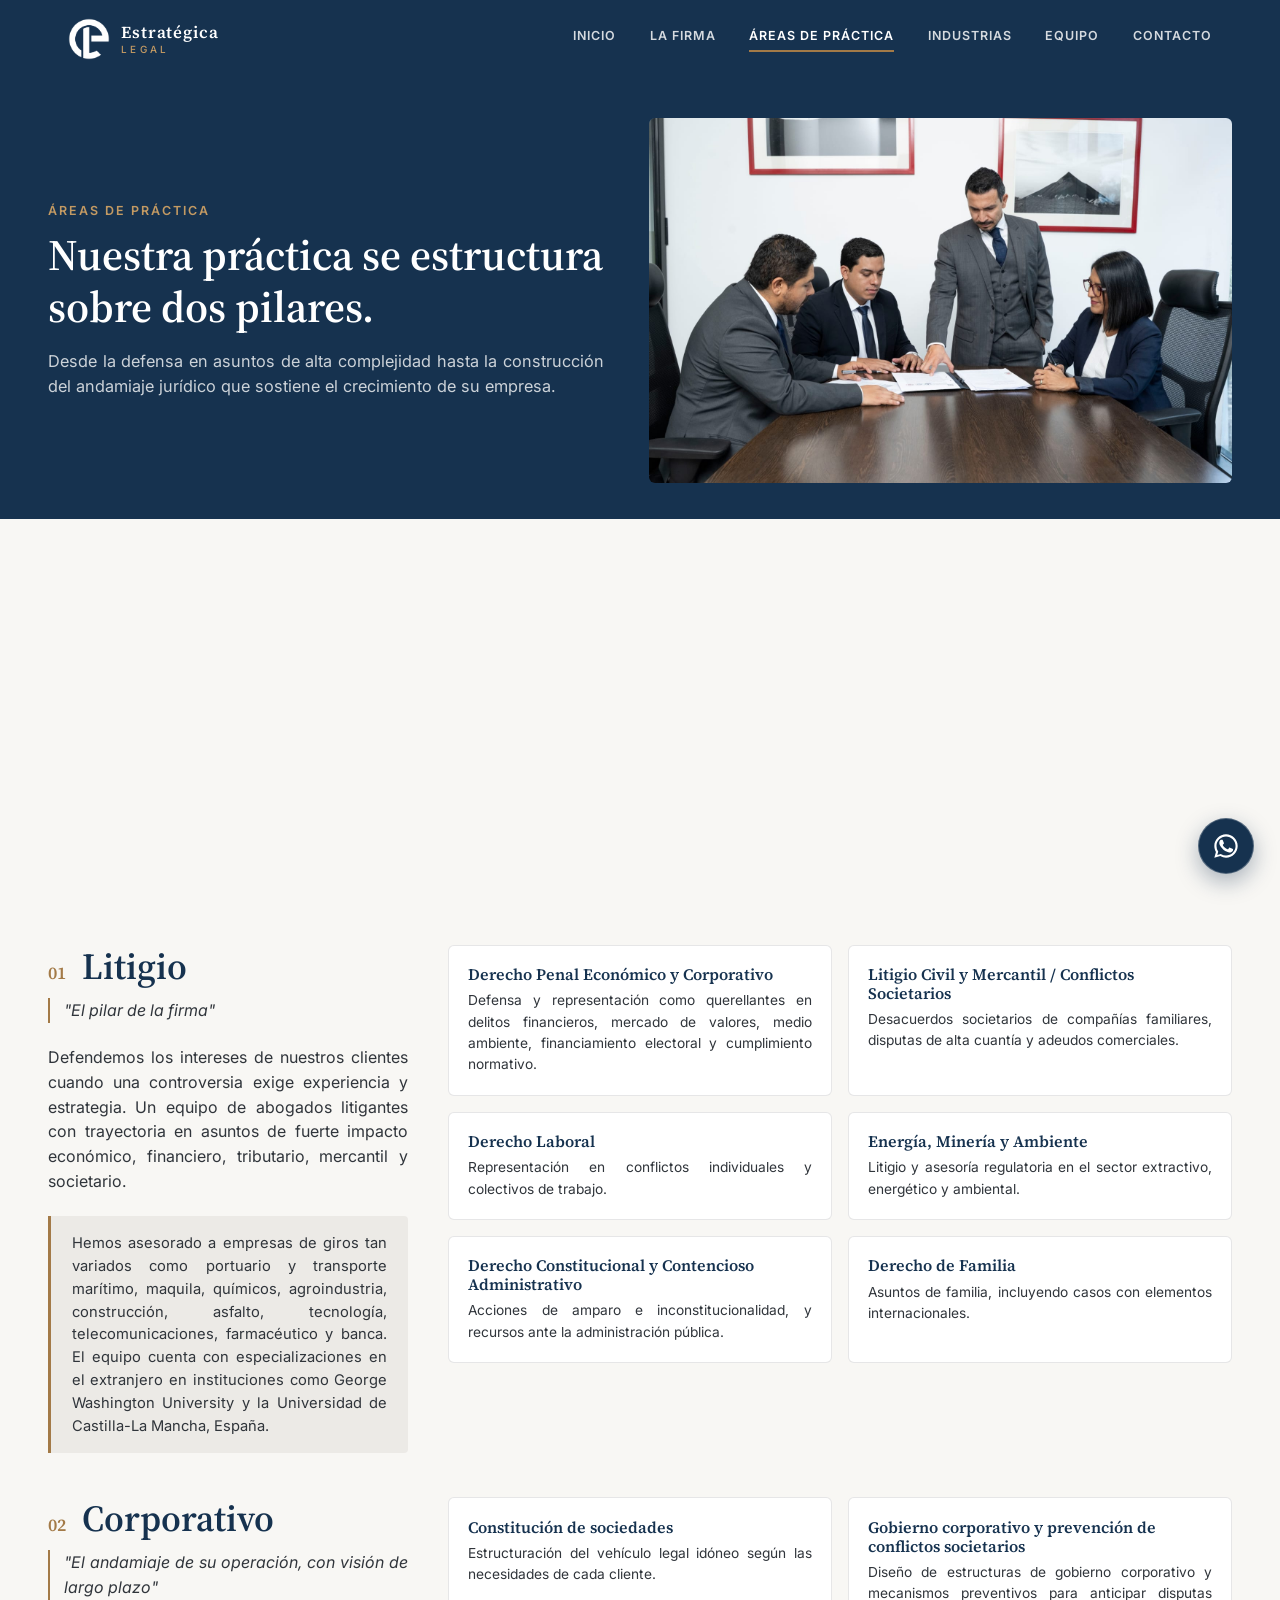
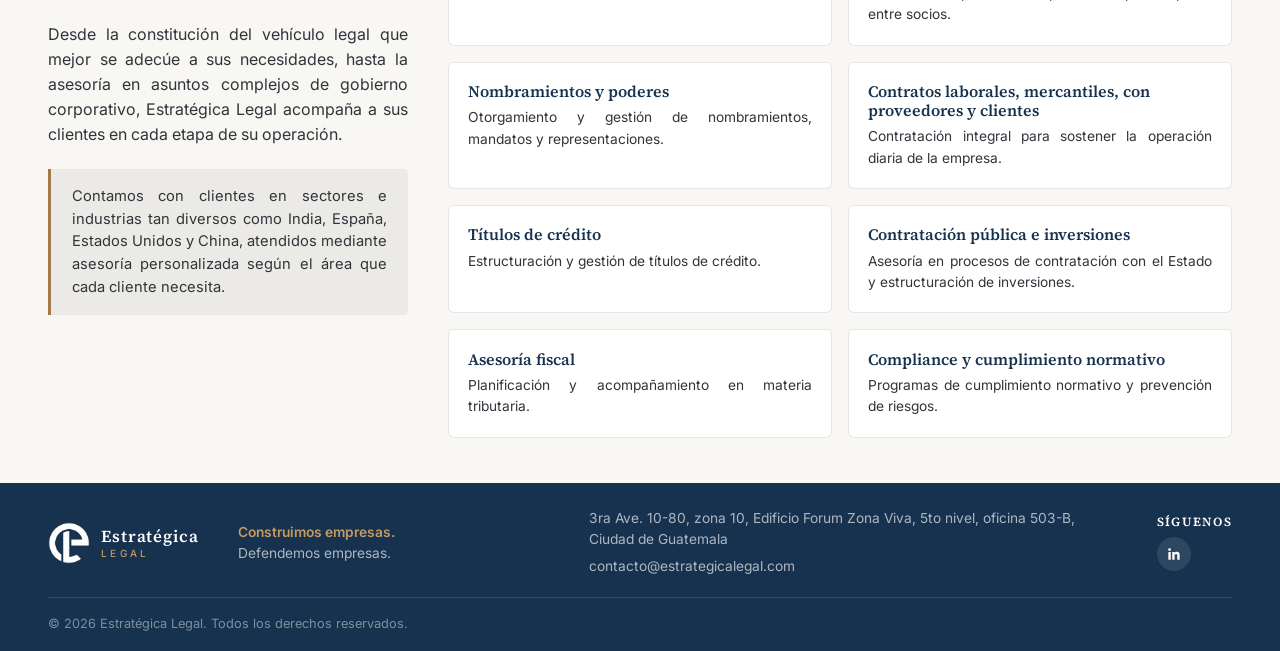
==== commit 67faf3e5: "cambio imagenes y agregando linkedin carlos" ====
--- a/areas.html
+++ b/areas.html
@@ -118,43 +118,17 @@
               su empresa.
             </p>
           </div>
-          <!-- Pendiente: foto de sala de juntas. Al reemplazar, usar el mismo
-               patrón de /la-firma (div.page-hero-photo.has-photo > img). -->
-          <div class="page-hero-photo">
-            <div class="photo-placeholder-tag">
-              <svg
-                viewBox="0 0 24 24"
-                fill="none"
-                stroke="currentColor"
-                stroke-width="1.6"
-              >
-                <path
-                  d="M3 8a2 2 0 012-2h2l1.5-2h7L17 6h2a2 2 0 012 2v10a2 2 0 01-2 2H5a2 2 0 01-2-2V8z"
-                />
-                <circle cx="12" cy="13" r="3.5" />
-              </svg>
-              Fotografía — pendiente
-            </div>
-            <div class="photo-icon">
-              <svg
-                viewBox="0 0 24 24"
-                fill="none"
-                stroke="currentColor"
-                stroke-width="1.2"
-              >
-                <rect x="4" y="3" width="16" height="18" rx="1" />
-                <line x1="8" y1="7" x2="8" y2="7.01" />
-                <line x1="12" y1="7" x2="12" y2="7.01" />
-                <line x1="16" y1="7" x2="16" y2="7.01" />
-                <line x1="8" y1="11" x2="8" y2="11.01" />
-                <line x1="12" y1="11" x2="12" y2="11.01" />
-                <line x1="16" y1="11" x2="16" y2="11.01" />
-                <line x1="8" y1="15" x2="8" y2="15.01" />
-                <line x1="12" y1="15" x2="12" y2="15.01" />
-                <line x1="16" y1="15" x2="16" y2="15.01" />
-              </svg>
-            </div>
-          </div>
+          <div class="page-hero-photo has-photo">
+            <img
+              src="/img/foto-grupal-1.jpeg"
+              alt="Equipo de Estratégica Legal revisando documentos en reunión de trabajo"
+              width="1600"
+              height="1066"
+              fetchpriority="high"
+              decoding="async"
+            />
+          </div>
+        </div>
         </div>
       </header>
 
@@ -309,31 +283,6 @@
         </div>
       </section>
 
-      <!-- CTA -->
-      <section class="cta-bar">
-        <div class="cta-bar-inner">
-          <h2>¿Su asunto encaja en alguna de estas áreas?</h2>
-          <div class="cta-bar-actions">
-            <a class="btn btn-primary" href="/contacto">Agendar reunión</a>
-            <a
-              class="whatsapp-inline"
-              href="https://wa.me/50241548188"
-              target="_blank"
-              rel="noopener"
-              aria-label="Escribir por WhatsApp"
-            >
-              <svg viewBox="0 0 24 24">
-                <path
-                  d="M17.47 14.38c-.29-.15-1.72-.85-1.99-.94-.27-.1-.46-.15-.66.15-.2.29-.76.94-.93 1.13-.17.2-.34.22-.63.07-.29-.15-1.22-.45-2.32-1.43-.86-.77-1.44-1.72-1.61-2.01-.17-.29-.02-.45.13-.6.13-.13.29-.34.44-.51.15-.17.2-.29.29-.49.1-.2.05-.37-.02-.51-.07-.15-.66-1.58-.9-2.17-.24-.57-.48-.5-.66-.5-.17-.01-.37-.01-.56-.01s-.51.07-.78.37c-.27.29-1.02 1-1.02 2.43 0 1.43 1.04 2.82 1.19 3.01.15.2 2.05 3.13 4.97 4.39.69.3 1.24.48 1.66.61.7.22 1.33.19 1.84.11.56-.08 1.72-.7 1.96-1.38.24-.68.24-1.26.17-1.38-.07-.13-.26-.2-.55-.35z"
-                />
-                <path
-                  d="M12.02 2C6.5 2 2 6.48 2 12c0 1.85.5 3.58 1.36 5.07L2 22l5.08-1.33A9.96 9.96 0 0012.02 22c5.52 0 10-4.48 10-10s-4.48-10-10-10zm0 18.18a8.14 8.14 0 01-4.15-1.14l-.3-.18-3.02.79.81-2.94-.2-.31A8.16 8.16 0 013.85 12c0-4.5 3.67-8.17 8.17-8.17S20.19 7.5 20.19 12s-3.67 8.18-8.17 8.18z"
-                />
-              </svg>
-            </a>
-          </div>
-        </div>
-      </section>
 
       <!-- FOOTER -->
       <footer class="site-footer">
--- a/css/styles.css
+++ b/css/styles.css
@@ -287,6 +287,21 @@
   object-fit: cover;
   display: block;
 }
+/* ─── BANNER DE PORTADA (ancho completo) ───
+   Banner ya diagramado que incluye logo y rótulo. Ocupa todo el ancho y se
+   recorta solo en vertical: la composición (logo, texto y columnas) está
+   centrada, así que no se pierde nada al reducir la altura. */
+.page-banner {
+  background: var(--azul-profundo);
+  line-height: 0;
+}
+.page-banner img {
+  width: 100%;
+  height: clamp(190px, 26vw, 380px);
+  object-fit: cover;
+  object-position: center;
+  display: block;
+}
 
 .eyebrow {
   font-size: 0.78rem;
@@ -647,7 +662,9 @@
   border-top: 3px solid var(--bronce);
 }
 .team-photo {
-  aspect-ratio: 4 / 3;
+  /* Retrato vertical 4:5: da mayor presencia a la fotografía y deja ver
+     el pecho completo de cada abogado. */
+  aspect-ratio: 4 / 5;
   background: linear-gradient(165deg, #24466b 0%, var(--azul-institucional) 100%);
   display: flex;
   align-items: center;
@@ -1076,6 +1093,32 @@
 .lawyer-aside .team-role {
   margin-top: 0.4rem;
 }
+/* Enlace a LinkedIn en la ficha del abogado */
+.lawyer-linkedin {
+  display: inline-flex;
+  align-items: center;
+  gap: 0.5rem;
+  margin-top: 1.1rem;
+  padding: 0.6rem 1rem;
+  border: 1px solid var(--border-strong);
+  border-radius: 4px;
+  font-size: 0.84rem;
+  font-weight: 600;
+  color: var(--azul-institucional);
+  transition: all 0.2s ease;
+}
+.lawyer-linkedin svg {
+  width: 16px;
+  height: 16px;
+  fill: currentColor;
+  flex-shrink: 0;
+}
+.lawyer-linkedin:hover {
+  background: var(--azul-institucional);
+  border-color: var(--azul-institucional);
+  color: var(--white);
+}
+
 .lawyer-quickfacts {
   display: flex;
   flex-wrap: wrap;
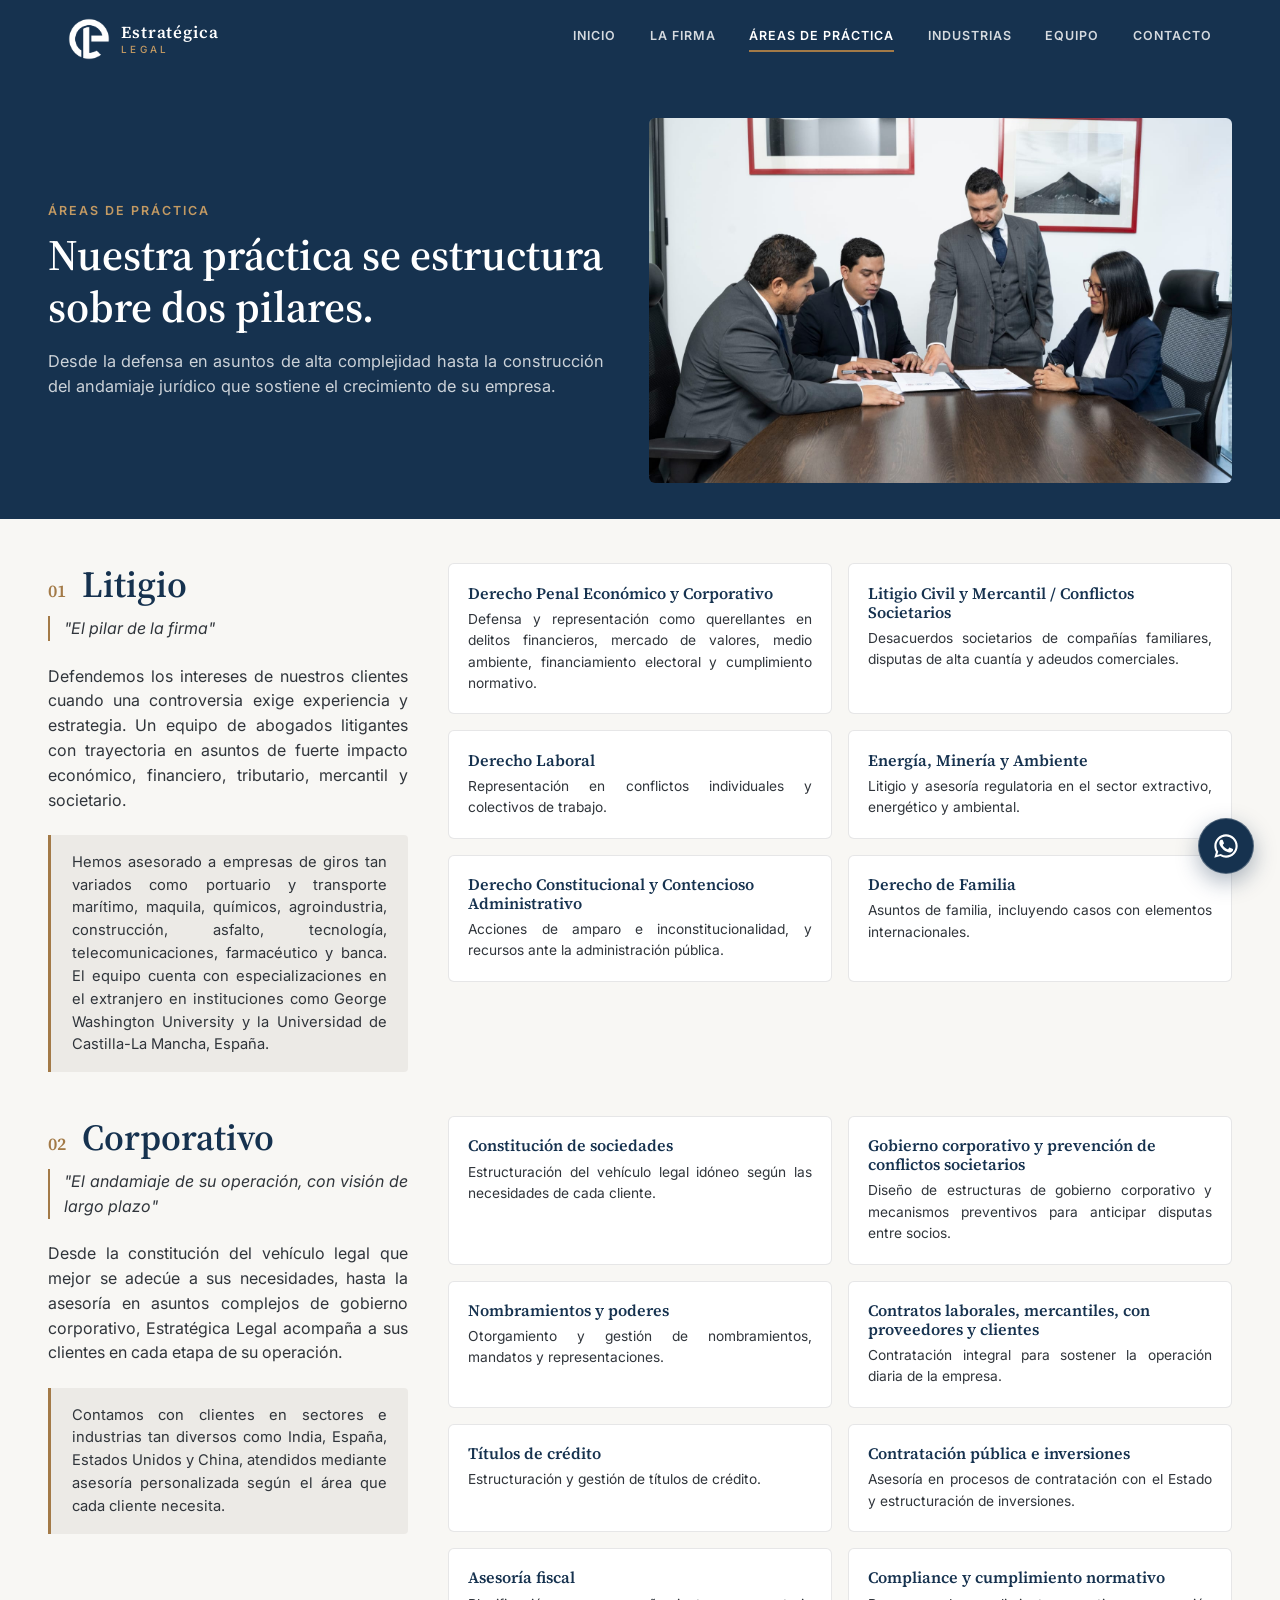
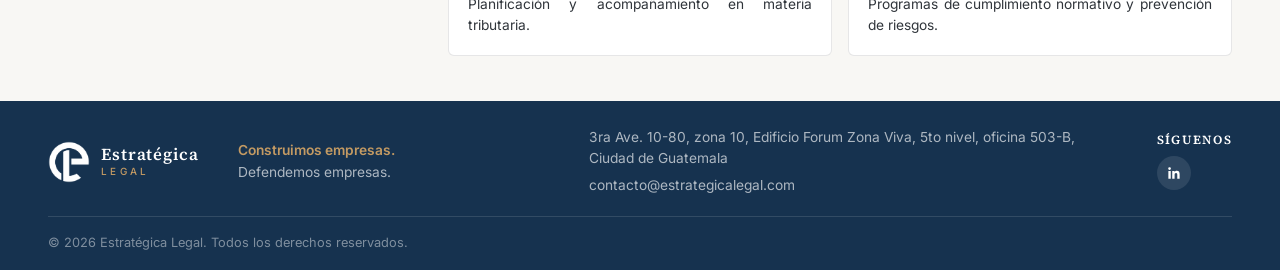
==== commit b3f6abf1: "ultimos cambios requeridos por abogado" ====
--- a/areas.html
+++ b/areas.html
@@ -129,7 +129,6 @@
             />
           </div>
         </div>
-        </div>
       </header>
 
       <section class="section">
--- a/css/styles.css
+++ b/css/styles.css
@@ -287,6 +287,20 @@
   object-fit: cover;
   display: block;
 }
+/* Texto disponible para SEO y lectores de pantalla, oculto visualmente
+   (se usa cuando el título ya está rotulado dentro de un banner). */
+.sr-only {
+  position: absolute;
+  width: 1px;
+  height: 1px;
+  padding: 0;
+  margin: -1px;
+  overflow: hidden;
+  clip: rect(0, 0, 0, 0);
+  white-space: nowrap;
+  border: 0;
+}
+
 /* ─── BANNER DE PORTADA (ancho completo) ───
    Banner ya diagramado que incluye logo y rótulo. Ocupa todo el ancho y se
    recorta solo en vertical: la composición (logo, texto y columnas) está
